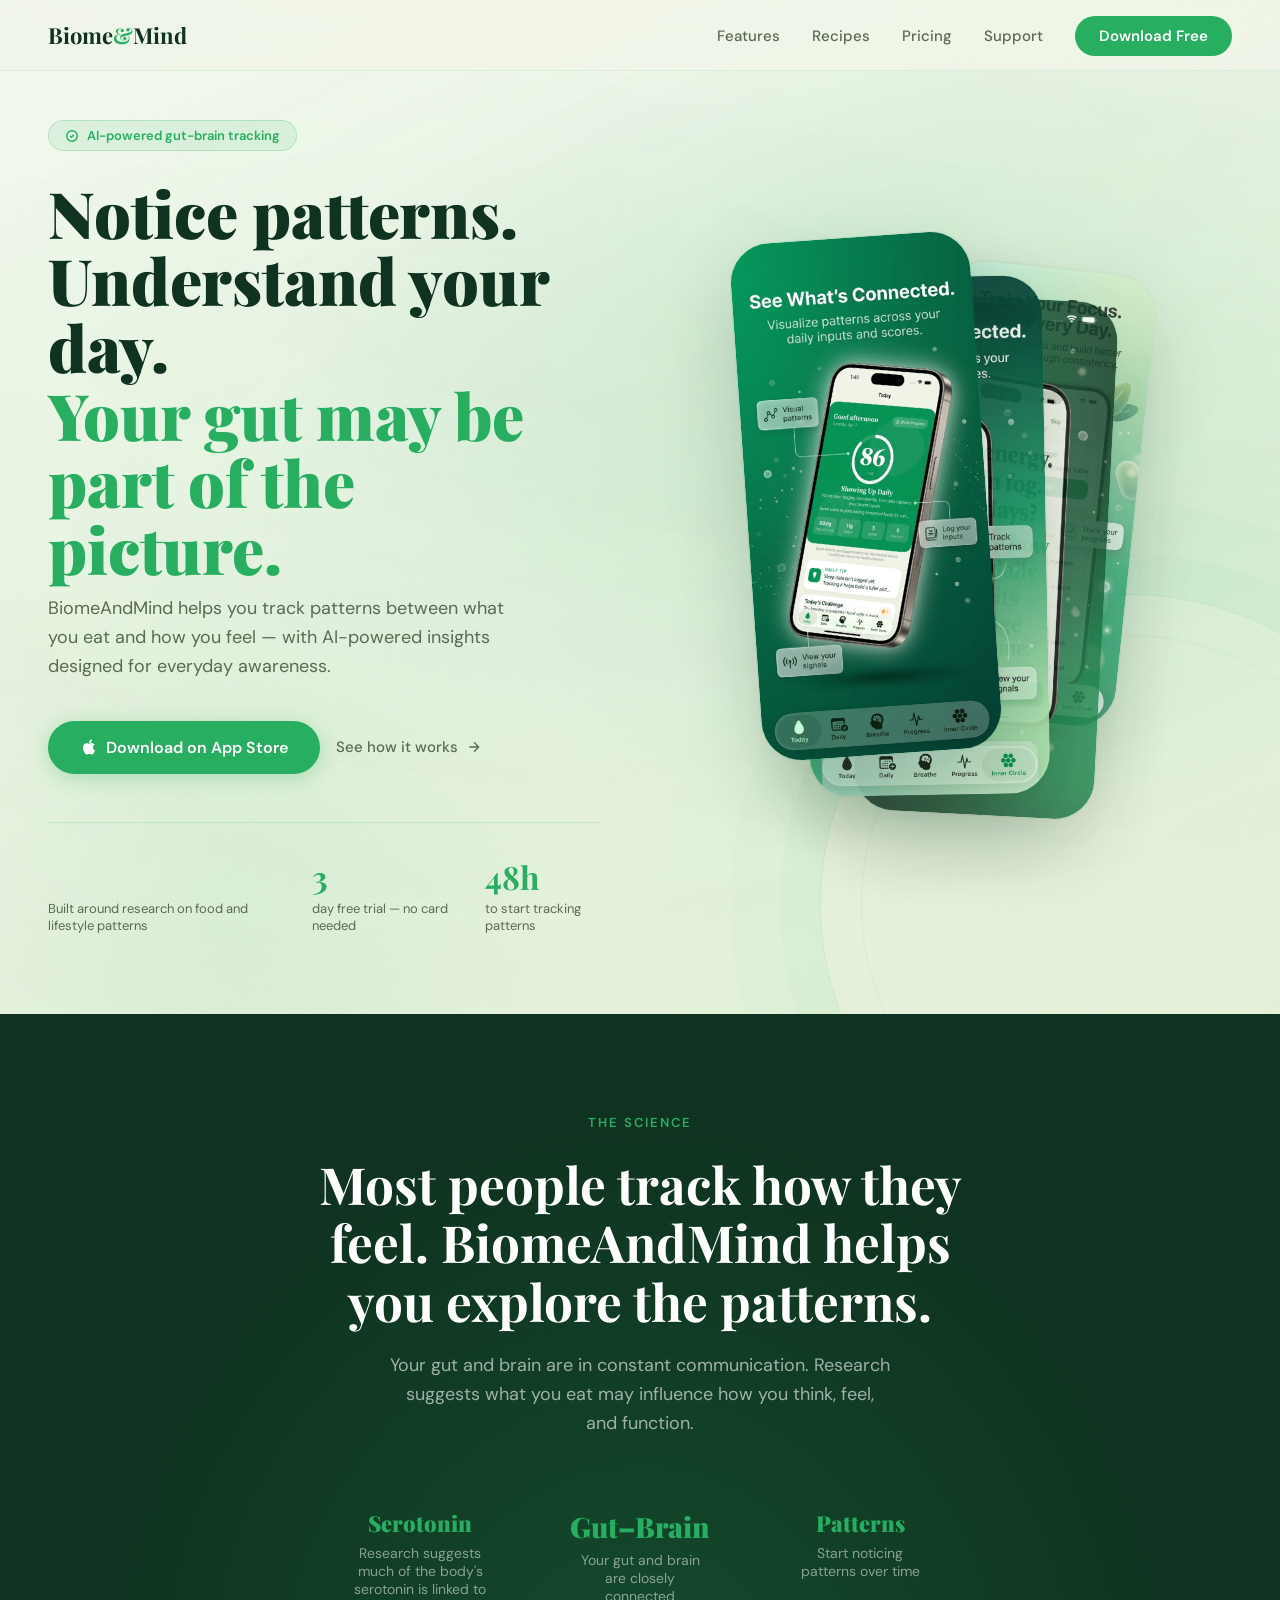
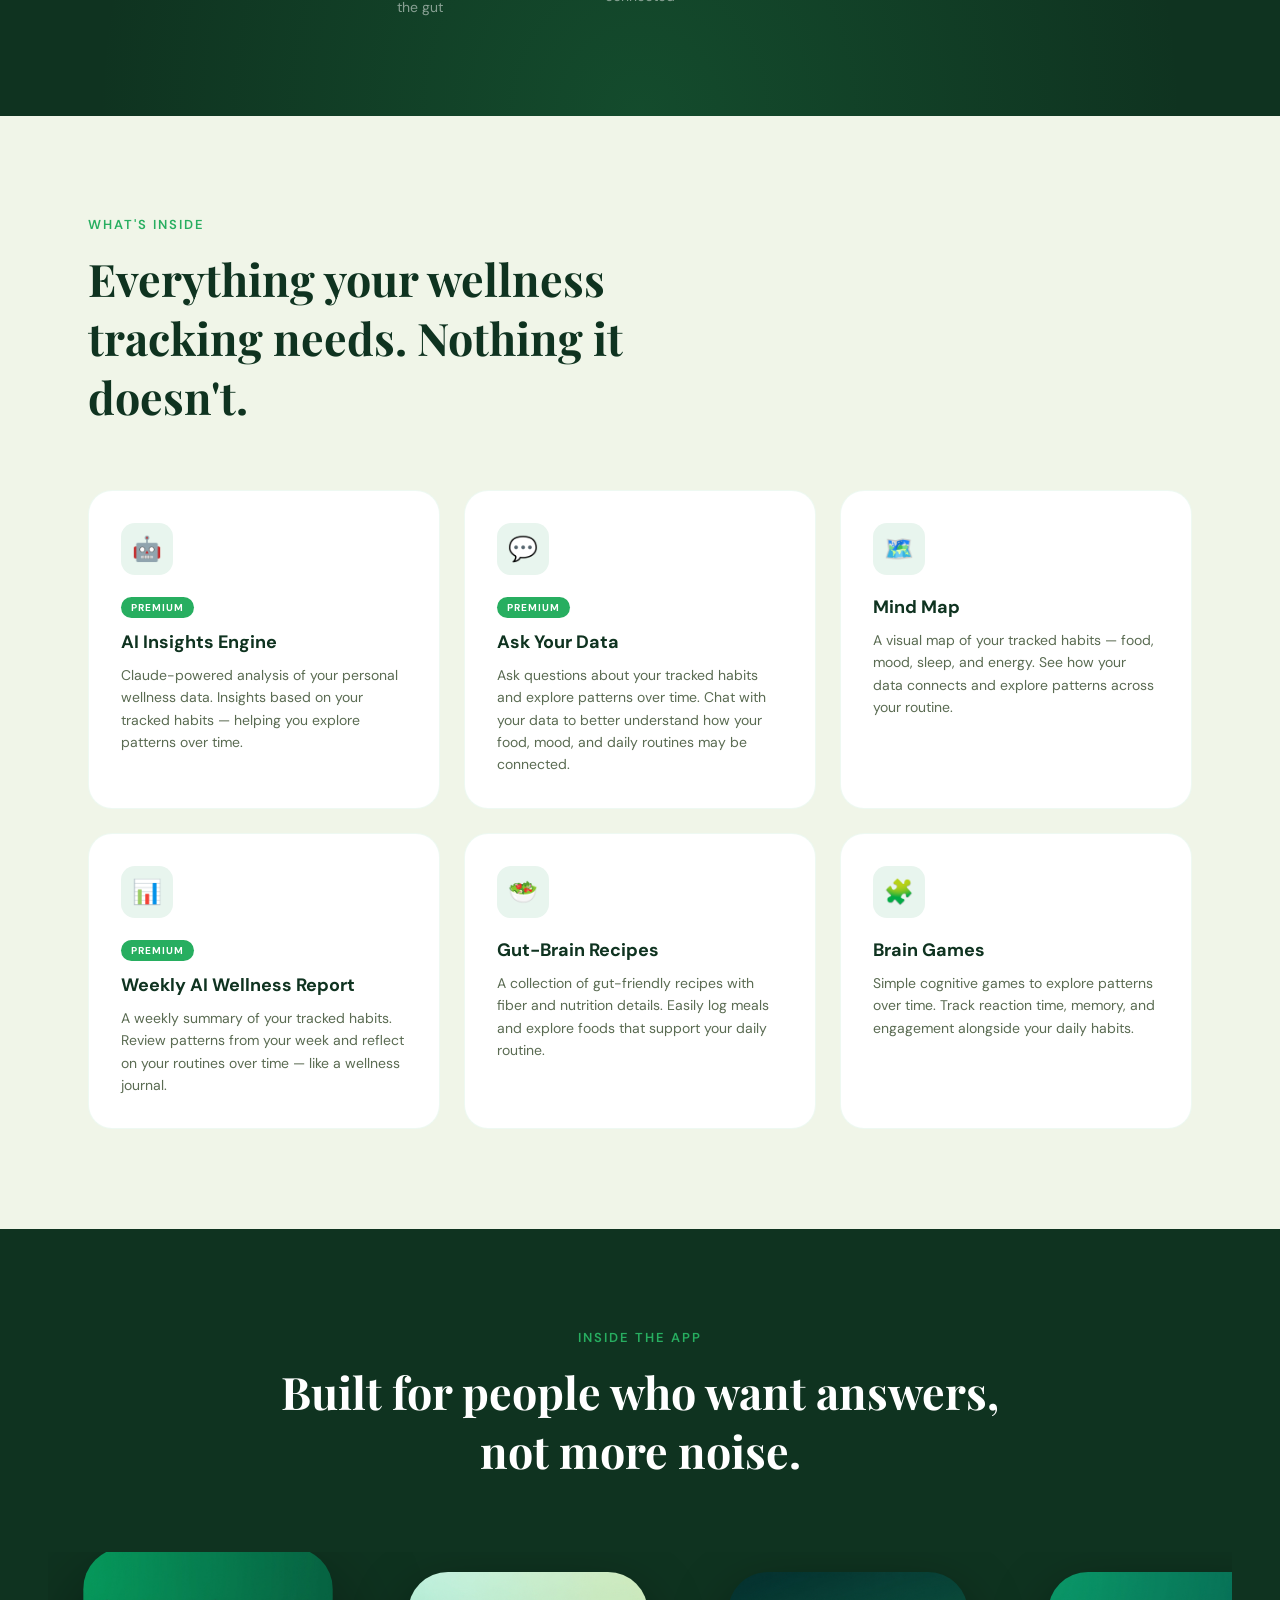
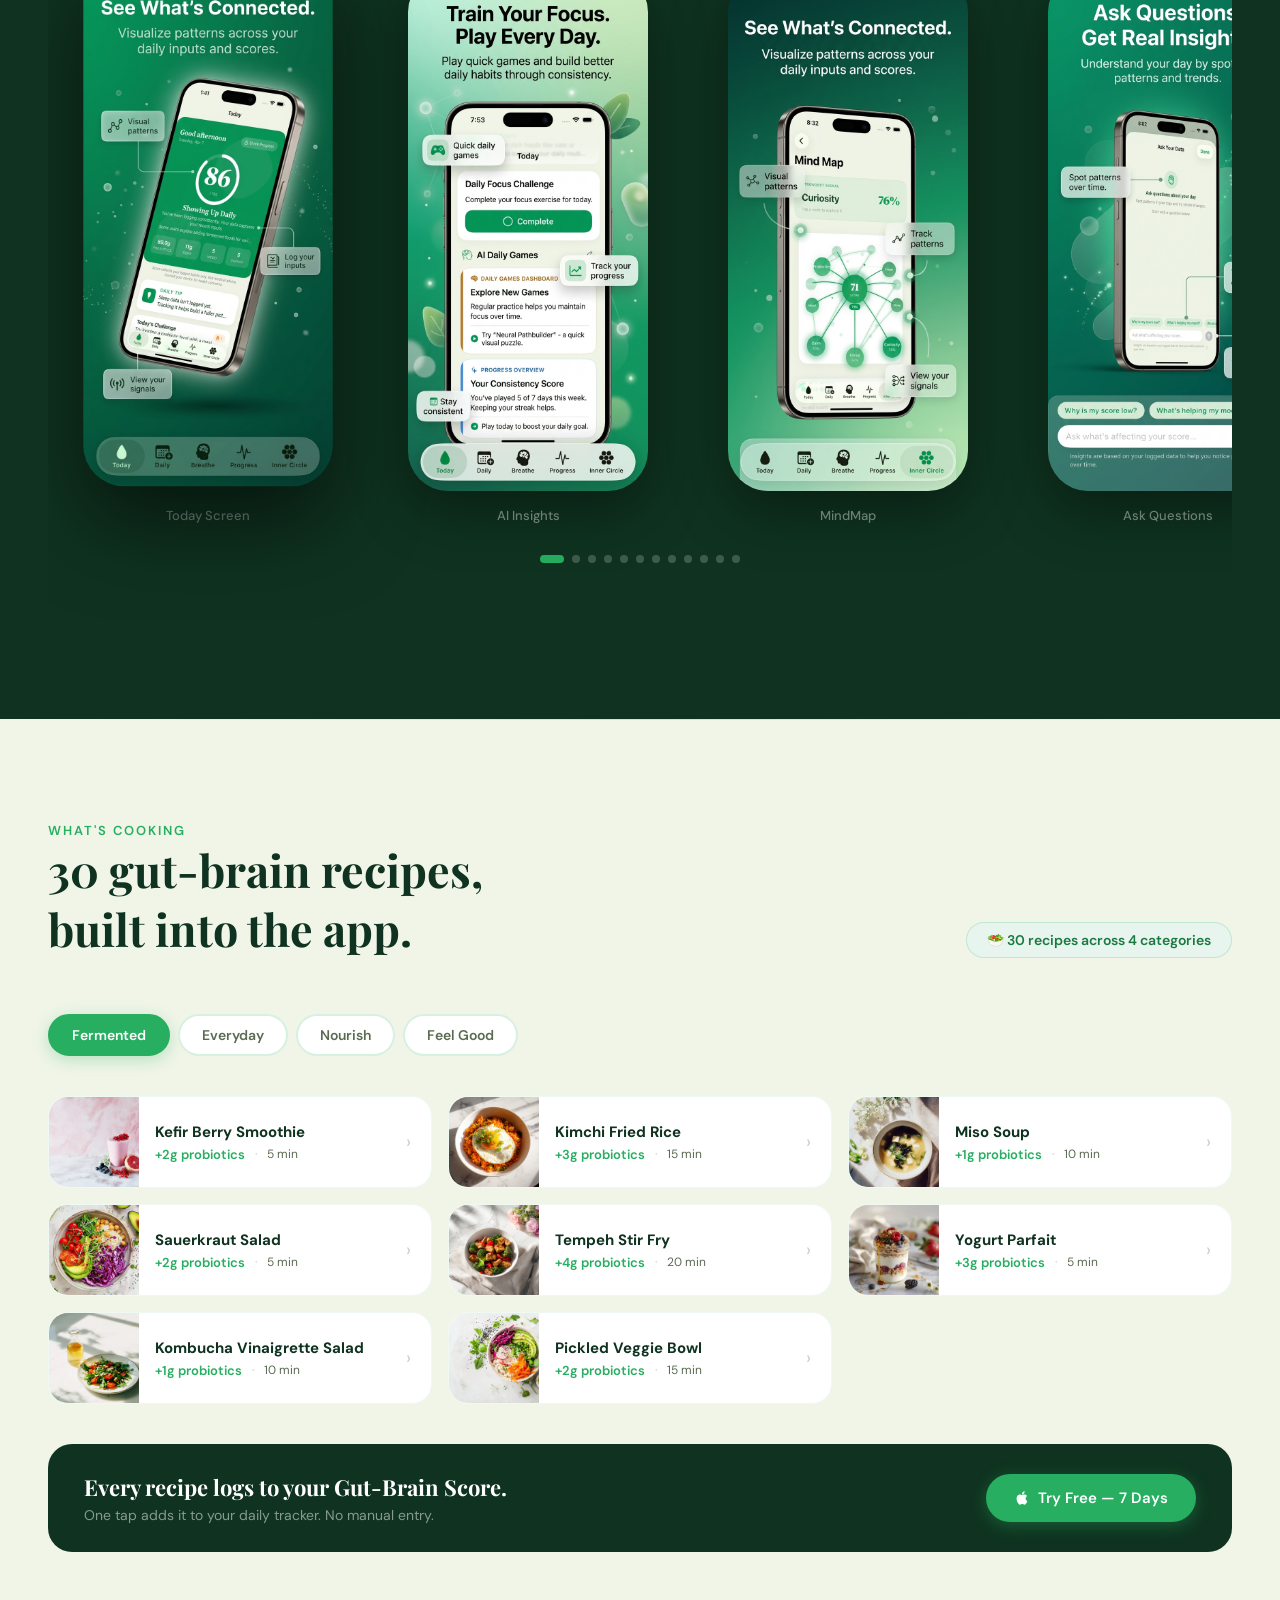
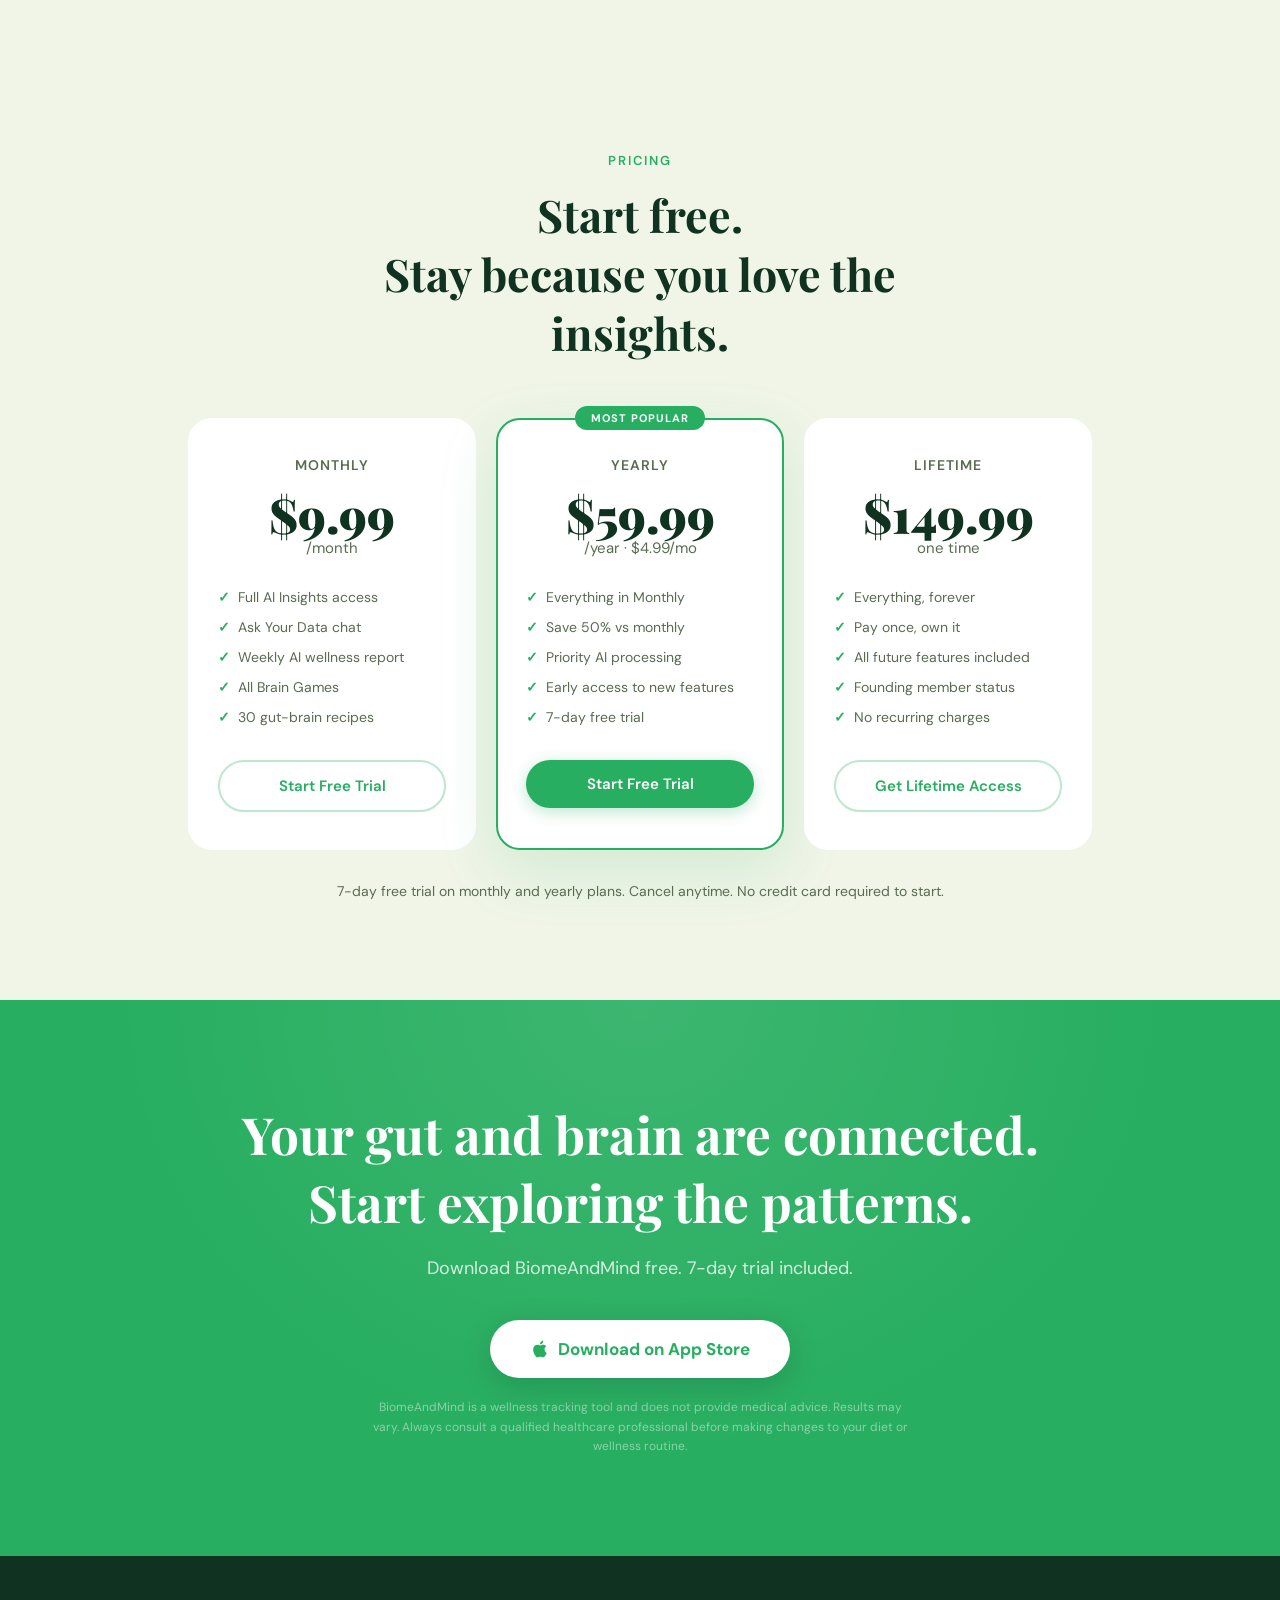
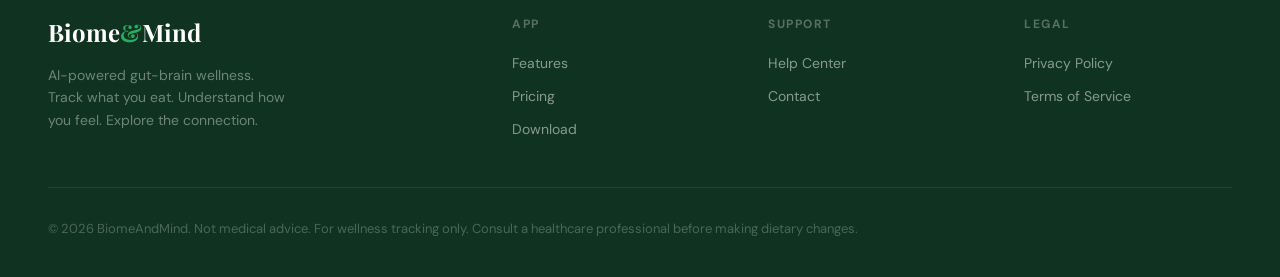
==== index.html @ 5e15222c "Update hero copy, stats, and trial period to 3 days Co-Authored-By: Claude Opus 4.6 <noreply@anthrop" ====
<!DOCTYPE html>
<html lang="en">
<head>
<meta charset="UTF-8"/>
<meta name="viewport" content="width=device-width, initial-scale=1.0"/>
<title>BiomeAndMind — Your gut-brain connection</title>
<meta name="description" content="Track wellness patterns between food, mood, energy, and sleep with BiomeAndMind."/>
<meta property="og:title" content="BiomeAndMind — Your gut-brain connection"/>
<meta property="og:description" content="Track food, mood, energy, and sleep patterns with AI-powered wellness insights."/>
<meta property="og:type" content="website"/>
<meta property="og:url" content="https://biomeandmind.com"/>
<link rel="preconnect" href="https://fonts.googleapis.com"/>
<link rel="preconnect" href="https://fonts.gstatic.com" crossorigin/>
<link href="https://fonts.googleapis.com/css2?family=Playfair+Display:wght@400;700;900&family=DM+Sans:wght@300;400;500;600&display=swap" rel="stylesheet"/>
<style>
:root {
  --green: #27AE60;
  --green-dark: #1a7a42;
  --green-deep: #0F3320;
  --green-light: #E8F5EE;
  --cream: #F0F5E8;
  --cream-dark: #E4EDD8;
  --text: #0F3320;
  --text-muted: #5A6B52;
  --white: #ffffff;
}

* { margin: 0; padding: 0; box-sizing: border-box; }

html { scroll-behavior: smooth; }

body {
  font-family: 'DM Sans', sans-serif;
  background: var(--cream);
  color: var(--text);
  overflow-x: hidden;
}

/* NAV */
nav {
  position: fixed;
  top: 0; left: 0; right: 0;
  z-index: 100;
  padding: 20px 48px;
  display: flex;
  justify-content: space-between;
  align-items: center;
  background: rgba(240, 245, 232, 0.85);
  backdrop-filter: blur(20px);
  -webkit-backdrop-filter: blur(20px);
  border-bottom: 1px solid rgba(39,174,96,0.1);
}

.nav-logo {
  font-family: 'Playfair Display', serif;
  font-size: 22px;
  font-weight: 700;
  color: var(--green-deep);
  text-decoration: none;
}

.nav-logo span { color: var(--green); }

.nav-links {
  display: flex;
  gap: 32px;
  align-items: center;
  list-style: none;
}

.nav-links a {
  color: var(--text-muted);
  text-decoration: none;
  font-size: 15px;
  font-weight: 500;
  transition: color 0.2s;
}

.nav-links a:hover { color: var(--green); }

.nav-cta {
  background: var(--green) !important;
  color: white !important;
  padding: 10px 24px;
  border-radius: 100px;
  font-weight: 600 !important;
  transition: background 0.2s !important;
}

.nav-cta:hover { background: var(--green-dark) !important; }

/* HERO */
.hero {
  min-height: 100vh;
  display: flex;
  align-items: center;
  padding: 120px 48px 80px;
  position: relative;
  overflow: hidden;
}

.hero-bg {
  position: absolute;
  inset: 0;
  background:
    radial-gradient(ellipse 80% 60% at 72% 44%, rgba(39,174,96,0.13) 0%, transparent 65%),
    radial-gradient(ellipse 50% 80% at 18% 90%, rgba(39,174,96,0.07) 0%, transparent 55%),
    linear-gradient(160deg, #f5faf0 0%, #eef6e6 40%, #e4f0d8 100%);
  overflow: hidden;
}

/* Cinematic light beams */
.hero-beam {
  position: absolute;
  transform-origin: top center;
  pointer-events: none;
}

.hero-beam-1 {
  top: -10%;
  left: 58%;
  width: 2px;
  height: 110%;
  background: linear-gradient(180deg,
    rgba(39,174,96,0) 0%,
    rgba(39,174,96,0.18) 30%,
    rgba(39,174,96,0.08) 70%,
    rgba(39,174,96,0) 100%);
  transform: rotate(-22deg) scaleX(180);
  filter: blur(38px);
  animation: beamPulse 8s ease-in-out infinite;
}

.hero-beam-2 {
  top: -20%;
  left: 75%;
  width: 1px;
  height: 120%;
  background: linear-gradient(180deg,
    rgba(39,174,96,0) 0%,
    rgba(39,174,96,0.22) 25%,
    rgba(80,220,130,0.12) 60%,
    rgba(39,174,96,0) 100%);
  transform: rotate(-15deg) scaleX(90);
  filter: blur(24px);
  animation: beamPulse 11s ease-in-out infinite reverse;
}

.hero-beam-3 {
  top: -5%;
  left: 45%;
  width: 1px;
  height: 90%;
  background: linear-gradient(180deg,
    rgba(39,174,96,0) 0%,
    rgba(39,174,96,0.10) 40%,
    rgba(39,174,96,0) 100%);
  transform: rotate(8deg) scaleX(260);
  filter: blur(55px);
  animation: beamPulse 14s ease-in-out infinite;
}

/* Subtle arc — like a data ring, partially visible bottom-right */
.hero-arc {
  position: absolute;
  right: -160px;
  bottom: -200px;
  width: 620px;
  height: 620px;
  border-radius: 50%;
  border: 1.5px solid rgba(39,174,96,0.12);
  box-shadow:
    0 0 0 40px rgba(39,174,96,0.03),
    0 0 0 90px rgba(39,174,96,0.018),
    0 0 0 160px rgba(39,174,96,0.009);
  animation: arcSpin 40s linear infinite;
}
.hero-arc::after {
  content: '';
  position: absolute;
  inset: 40px;
  border-radius: 50%;
  border: 1px solid rgba(39,174,96,0.08);
}

/* Film grain overlay */
.hero-grain {
  position: absolute;
  inset: 0;
  opacity: 0.028;
  background-image: url("data:image/svg+xml,%3Csvg viewBox='0 0 256 256' xmlns='http://www.w3.org/2000/svg'%3E%3Cfilter id='n'%3E%3CfeTurbulence type='fractalNoise' baseFrequency='0.9' numOctaves='4' stitchTiles='stitch'/%3E%3C/filter%3E%3Crect width='100%25' height='100%25' filter='url(%23n)'/%3E%3C/svg%3E");
  background-size: 200px 200px;
  pointer-events: none;
}

@keyframes beamPulse {
  0%, 100% { opacity: 0.6; }
  50%       { opacity: 1; }
}

@keyframes arcSpin {
  from { transform: rotate(0deg); }
  to   { transform: rotate(360deg); }
}

.hero-grid {
  display: grid;
  grid-template-columns: 1fr 1fr;
  gap: 80px;
  align-items: center;
  max-width: 1200px;
  margin: 0 auto;
  position: relative;
  z-index: 1;
  width: 100%;
}

.hero-eyebrow {
  display: inline-flex;
  align-items: center;
  gap: 8px;
  background: rgba(39,174,96,0.1);
  border: 1px solid rgba(39,174,96,0.2);
  border-radius: 100px;
  padding: 6px 16px;
  font-size: 13px;
  font-weight: 600;
  color: var(--green);
  margin-bottom: 28px;
  opacity: 0;
  animation: fadeUp 0.8s ease 0.2s forwards;
}

.hero-title {
  font-family: 'Playfair Display', serif;
  font-size: clamp(48px, 5vw, 72px);
  font-weight: 900;
  line-height: 1.05;
  color: var(--green-deep);
  margin-bottom: 12px;
  opacity: 0;
  animation: fadeUp 0.8s ease 0.4s forwards;
}

.hero-title-green {
  color: var(--green);
  display: block;
}

.hero-subtitle {
  font-size: 18px;
  color: var(--text-muted);
  line-height: 1.6;
  margin-bottom: 40px;
  max-width: 460px;
  opacity: 0;
  animation: fadeUp 0.8s ease 0.6s forwards;
}

.hero-actions {
  display: flex;
  gap: 16px;
  align-items: center;
  flex-wrap: wrap;
  opacity: 0;
  animation: fadeUp 0.8s ease 0.8s forwards;
}

.btn-primary {
  display: inline-flex;
  align-items: center;
  gap: 8px;
  background: var(--green);
  color: white;
  padding: 16px 32px;
  border-radius: 100px;
  font-size: 16px;
  font-weight: 600;
  text-decoration: none;
  transition: all 0.2s;
  box-shadow: 0 4px 20px rgba(39,174,96,0.3);
}

.btn-primary:hover {
  background: var(--green-dark);
  transform: translateY(-2px);
  box-shadow: 0 8px 30px rgba(39,174,96,0.4);
}

.btn-secondary {
  display: inline-flex;
  align-items: center;
  gap: 8px;
  color: var(--text-muted);
  font-size: 15px;
  font-weight: 500;
  text-decoration: none;
  transition: color 0.2s;
}

.btn-secondary:hover { color: var(--green); }

.hero-stat {
  display: flex;
  gap: 32px;
  margin-top: 48px;
  padding-top: 32px;
  border-top: 1px solid rgba(39,174,96,0.15);
  opacity: 0;
  animation: fadeUp 0.8s ease 1s forwards;
}

.stat-item {}

.stat-number {
  font-family: 'Playfair Display', serif;
  font-size: 32px;
  font-weight: 700;
  color: var(--green);
}

.stat-label {
  font-size: 13px;
  color: var(--text-muted);
  margin-top: 2px;
}

/* PHONE MOCKUPS */
.hero-visual {
  position: relative;
  display: flex;
  justify-content: center;
  align-items: center;
  overflow: visible;
  opacity: 0;
  animation: fadeIn 1s ease 0.6s forwards;
}

.phone-stack {
  position: relative;
  width: 420px;
  height: 580px;
}

.phone-frame {
  position: absolute;
  width: 240px;
  border-radius: 40px;
  overflow: hidden;
  box-shadow: 0 30px 80px rgba(15,51,32,0.2), 0 0 0 1px rgba(39,174,96,0.1);
  transition: transform 0.3s ease;
}

.phone-frame img {
  width: 100%;
  display: block;
}

.phone-1 {
  top: 0;
  left: 0;
  z-index: 4;
  transform: rotate(-4deg);
}

.phone-2 {
  top: 40px;
  left: 60px;
  z-index: 3;
  transform: rotate(-1deg);
  opacity: 0.92;
}

.phone-3 {
  top: 60px;
  left: 120px;
  z-index: 2;
  transform: rotate(3deg);
  opacity: 0.82;
}

.phone-4 {
  top: 30px;
  left: 180px;
  z-index: 1;
  transform: rotate(6deg);
  opacity: 0.7;
  width: 210px;
}

.phone-stack:hover .phone-1 { transform: rotate(-6deg) translateY(-8px); }
.phone-stack:hover .phone-2 { transform: rotate(-2deg) translateX(6px); }
.phone-stack:hover .phone-3 { transform: rotate(4deg) translateX(8px); }

.floating-badge {
  position: absolute;
  background: white;
  border-radius: 16px;
  padding: 12px 16px;
  box-shadow: 0 8px 32px rgba(0,0,0,0.12);
  display: flex;
  align-items: center;
  gap: 10px;
  white-space: nowrap;
  z-index: 10;
}

.badge-1 {
  top: 15%;
  right: 5%;
  animation: floatA 3s ease-in-out infinite;
}

.badge-2 {
  bottom: 25%;
  left: 8%;
  animation: floatB 3.5s ease-in-out 0.8s infinite;
}

.badge-icon {
  width: 36px;
  height: 36px;
  background: var(--green-light);
  border-radius: 10px;
  display: flex;
  align-items: center;
  justify-content: center;
  font-size: 18px;
}

.badge-text strong {
  display: block;
  font-size: 14px;
  font-weight: 600;
  color: var(--text);
}

.badge-text span {
  font-size: 12px;
  color: var(--text-muted);
}

/* PROBLEM SECTION */
.section-problem {
  background: var(--green-deep);
  padding: 100px 48px;
  text-align: center;
  position: relative;
  overflow: hidden;
}

.section-problem::before {
  content: '';
  position: absolute;
  inset: 0;
  background: radial-gradient(ellipse at 50% 100%, rgba(39,174,96,0.2) 0%, transparent 60%);
}

.problem-eyebrow {
  font-size: 13px;
  font-weight: 600;
  letter-spacing: 2px;
  text-transform: uppercase;
  color: var(--green);
  margin-bottom: 24px;
  position: relative;
}

.problem-title {
  font-family: 'Playfair Display', serif;
  font-size: clamp(36px, 4vw, 56px);
  font-weight: 700;
  color: white;
  line-height: 1.15;
  max-width: 700px;
  margin: 0 auto 20px;
  position: relative;
}

.problem-subtitle {
  font-size: 18px;
  color: rgba(255,255,255,0.6);
  max-width: 500px;
  margin: 0 auto;
  line-height: 1.6;
  position: relative;
}

.problem-stat-row {
  display: flex;
  justify-content: center;
  gap: 80px;
  margin-top: 72px;
  position: relative;
}

.p-stat {
  text-align: center;
}

.p-stat-number {
  font-family: 'Playfair Display', serif;
  font-size: 56px;
  font-weight: 900;
  color: var(--green);
  line-height: 1;
}

.p-stat-label {
  font-size: 14px;
  color: rgba(255,255,255,0.5);
  margin-top: 8px;
  max-width: 140px;
}

/* FEATURES */
.section-features {
  padding: 100px 48px;
  max-width: 1200px;
  margin: 0 auto;
}

.section-label {
  font-size: 13px;
  font-weight: 600;
  letter-spacing: 2px;
  text-transform: uppercase;
  color: var(--green);
  margin-bottom: 16px;
}

.section-title {
  font-family: 'Playfair Display', serif;
  font-size: clamp(32px, 3.5vw, 48px);
  font-weight: 700;
  color: var(--green-deep);
  margin-bottom: 64px;
  max-width: 560px;
}

.features-grid {
  display: grid;
  grid-template-columns: repeat(3, 1fr);
  gap: 24px;
}

.feature-card {
  background: white;
  border-radius: 24px;
  padding: 32px;
  border: 1px solid rgba(39,174,96,0.08);
  transition: all 0.3s ease;
  position: relative;
  overflow: hidden;
}

.feature-card::before {
  content: '';
  position: absolute;
  top: 0; left: 0; right: 0;
  height: 3px;
  background: linear-gradient(90deg, var(--green), transparent);
  opacity: 0;
  transition: opacity 0.3s;
}

.feature-card:hover {
  transform: translateY(-4px);
  box-shadow: 0 16px 48px rgba(15,51,32,0.08);
  border-color: rgba(39,174,96,0.2);
}

.feature-card:hover::before { opacity: 1; }

.feature-icon {
  width: 52px;
  height: 52px;
  background: var(--green-light);
  border-radius: 14px;
  display: flex;
  align-items: center;
  justify-content: center;
  font-size: 24px;
  margin-bottom: 20px;
}

.feature-tag {
  display: inline-block;
  background: var(--green);
  color: white;
  font-size: 10px;
  font-weight: 700;
  letter-spacing: 1px;
  text-transform: uppercase;
  padding: 4px 10px;
  border-radius: 100px;
  margin-bottom: 12px;
}

.feature-title {
  font-size: 18px;
  font-weight: 700;
  color: var(--green-deep);
  margin-bottom: 10px;
}

.feature-desc {
  font-size: 14px;
  color: var(--text-muted);
  line-height: 1.6;
}

/* SCREENSHOT SECTION */
.section-screens {
  background: var(--green-deep);
  padding: 100px 48px;
  overflow: hidden;
}

.screens-header {
  text-align: center;
  margin-bottom: 72px;
}

.screens-eyebrow {
  font-size: 13px;
  font-weight: 600;
  letter-spacing: 2px;
  text-transform: uppercase;
  color: var(--green);
  margin-bottom: 16px;
}

.screens-title {
  font-family: 'Playfair Display', serif;
  font-size: clamp(32px, 3.5vw, 48px);
  font-weight: 700;
  color: white;
}

.screens-row {
  display: flex;
  gap: 24px;
  justify-content: center;
  align-items: flex-end;
}

.screen-item {
  flex: 0 0 auto;
  width: 220px;
  transition: transform 0.4s ease;
}

.screen-item:hover { transform: translateY(-12px); }

.screen-item.featured {
  width: 260px;
  transform: translateY(-20px);
}

.screen-item.featured:hover { transform: translateY(-32px); }

.screen-item img {
  width: 100%;
  border-radius: 32px;
  box-shadow: 0 24px 64px rgba(0,0,0,0.4);
  display: block;
}

.screen-label {
  text-align: center;
  margin-top: 16px;
  font-size: 13px;
  color: rgba(255,255,255,0.4);
  font-weight: 500;
}

/* PRICING */
.section-pricing {
  padding: 100px 48px;
  max-width: 1000px;
  margin: 0 auto;
  text-align: center;
}

.pricing-grid {
  display: grid;
  grid-template-columns: repeat(3, 1fr);
  gap: 20px;
  margin-top: 56px;
}

.pricing-card {
  background: white;
  border-radius: 24px;
  padding: 36px 28px;
  border: 2px solid transparent;
  transition: all 0.3s;
  position: relative;
}

.pricing-card.featured {
  border-color: var(--green);
  transform: scale(1.03);
  box-shadow: 0 20px 60px rgba(39,174,96,0.15);
}

.pricing-badge {
  position: absolute;
  top: -14px;
  left: 50%;
  transform: translateX(-50%);
  background: var(--green);
  color: white;
  font-size: 11px;
  font-weight: 700;
  letter-spacing: 1px;
  text-transform: uppercase;
  padding: 5px 16px;
  border-radius: 100px;
  white-space: nowrap;
}

.pricing-plan {
  font-size: 14px;
  font-weight: 600;
  color: var(--text-muted);
  text-transform: uppercase;
  letter-spacing: 1px;
  margin-bottom: 16px;
}

.pricing-price {
  font-family: 'Playfair Display', serif;
  font-size: 48px;
  font-weight: 900;
  color: var(--green-deep);
  line-height: 1;
}

.pricing-period {
  font-size: 15px;
  color: var(--text-muted);
  margin-bottom: 24px;
}

.pricing-features {
  list-style: none;
  text-align: left;
  margin-bottom: 28px;
}

.pricing-features li {
  font-size: 14px;
  color: var(--text-muted);
  padding: 6px 0;
  display: flex;
  align-items: center;
  gap: 8px;
}

.pricing-features li::before {
  content: '✓';
  color: var(--green);
  font-weight: 700;
  flex-shrink: 0;
}

.pricing-btn {
  display: block;
  width: 100%;
  padding: 14px;
  border-radius: 100px;
  font-size: 15px;
  font-weight: 600;
  text-align: center;
  text-decoration: none;
  transition: all 0.2s;
  cursor: pointer;
  border: none;
}

.pricing-btn-primary {
  background: var(--green);
  color: white;
  box-shadow: 0 4px 16px rgba(39,174,96,0.3);
}

.pricing-btn-primary:hover {
  background: var(--green-dark);
  transform: translateY(-1px);
}

.pricing-btn-outline {
  background: transparent;
  color: var(--green);
  border: 2px solid rgba(39,174,96,0.3);
}

.pricing-btn-outline:hover {
  border-color: var(--green);
  background: var(--green-light);
}

.trial-note {
  margin-top: 32px;
  font-size: 14px;
  color: var(--text-muted);
}

/* CTA */
.section-cta {
  background: var(--green);
  padding: 100px 48px;
  text-align: center;
  position: relative;
  overflow: hidden;
}

.section-cta::before {
  content: '';
  position: absolute;
  inset: 0;
  background: radial-gradient(ellipse at 50% 0%, rgba(255,255,255,0.1) 0%, transparent 60%);
}

.cta-title {
  font-family: 'Playfair Display', serif;
  font-size: clamp(36px, 4vw, 56px);
  font-weight: 700;
  color: white;
  margin-bottom: 20px;
  position: relative;
}

.cta-subtitle {
  font-size: 18px;
  color: rgba(255,255,255,0.8);
  margin-bottom: 40px;
  position: relative;
}

.btn-white {
  display: inline-flex;
  align-items: center;
  gap: 8px;
  background: white;
  color: var(--green);
  padding: 18px 40px;
  border-radius: 100px;
  font-size: 17px;
  font-weight: 700;
  text-decoration: none;
  transition: all 0.2s;
  box-shadow: 0 8px 32px rgba(0,0,0,0.15);
  position: relative;
}

.btn-white:hover {
  transform: translateY(-3px);
  box-shadow: 0 16px 48px rgba(0,0,0,0.2);
}

/* FOOTER */
footer {
  background: var(--green-deep);
  padding: 60px 48px 40px;
}

.footer-grid {
  display: grid;
  grid-template-columns: 2fr 1fr 1fr 1fr;
  gap: 48px;
  max-width: 1200px;
  margin: 0 auto;
  padding-bottom: 48px;
  border-bottom: 1px solid rgba(255,255,255,0.08);
}

.footer-brand {
  font-family: 'Playfair Display', serif;
  font-size: 24px;
  font-weight: 700;
  color: white;
  margin-bottom: 16px;
}

.footer-brand span { color: var(--green); }

.footer-tagline {
  font-size: 14px;
  color: rgba(255,255,255,0.4);
  line-height: 1.6;
  max-width: 240px;
}

.footer-col-title {
  font-size: 12px;
  font-weight: 700;
  letter-spacing: 1.5px;
  text-transform: uppercase;
  color: rgba(255,255,255,0.3);
  margin-bottom: 20px;
}

.footer-links {
  list-style: none;
  display: flex;
  flex-direction: column;
  gap: 12px;
}

.footer-links a {
  color: rgba(255,255,255,0.5);
  text-decoration: none;
  font-size: 14px;
  transition: color 0.2s;
}

.footer-links a:hover { color: var(--green); }

.footer-bottom {
  display: flex;
  justify-content: space-between;
  align-items: center;
  padding-top: 32px;
  max-width: 1200px;
  margin: 0 auto;
}

.footer-copy {
  font-size: 13px;
  color: rgba(255,255,255,0.25);
}

.footer-legal {
  display: flex;
  gap: 24px;
}

.footer-legal a {
  font-size: 13px;
  color: rgba(255,255,255,0.25);
  text-decoration: none;
  transition: color 0.2s;
}

.footer-legal a:hover { color: rgba(255,255,255,0.6); }

/* ANIMATIONS */
@keyframes fadeUp {
  from { opacity: 0; transform: translateY(24px); }
  to { opacity: 1; transform: translateY(0); }
}

@keyframes fadeIn {
  from { opacity: 0; }
  to { opacity: 1; }
}

@keyframes float {
  0%, 100% { transform: translateY(0); }
  50% { transform: translateY(-8px); }
}
@keyframes floatA {
  0%, 100% { transform: translateY(0); }
  50% { transform: translateY(-8px); }
}
@keyframes floatB {
  0%, 100% { transform: translateY(0); }
  50% { transform: translateY(-10px); }
}

.reveal {
  opacity: 0;
  transform: translateY(32px);
  transition: opacity 0.7s ease, transform 0.7s ease;
}

.reveal.visible {
  opacity: 1;
  transform: translateY(0);
}

/* ─── RECIPES SECTION ─── */
.section-recipes { padding: 100px 48px; background: var(--cream); overflow: hidden; position: relative; }
.section-recipes::before { content: ''; position: absolute; top: 0; left: 0; right: 0; height: 1px; background: linear-gradient(90deg, transparent, rgba(39,174,96,0.2), transparent); }
.recipes-header { max-width: 1200px; margin: 0 auto 56px; display: flex; justify-content: space-between; align-items: flex-end; gap: 32px; }
.recipes-count-badge { display: inline-flex; align-items: center; gap: 8px; background: var(--green-light); border: 1px solid rgba(39,174,96,0.2); border-radius: 100px; padding: 8px 20px; font-size: 14px; font-weight: 600; color: var(--green-dark); }
.recipes-tabs { display: flex; gap: 8px; max-width: 1200px; margin: 0 auto 40px; flex-wrap: wrap; }
.recipe-tab { display: inline-flex; align-items: center; gap: 7px; padding: 10px 22px; border-radius: 100px; font-size: 14px; font-weight: 600; cursor: pointer; border: 2px solid rgba(39,174,96,0.18); background: white; color: var(--text-muted); transition: all 0.22s ease; user-select: none; font-family: 'DM Sans', sans-serif; }
.recipe-tab:hover { border-color: var(--green); color: var(--green); }
.recipe-tab.active { background: var(--green); border-color: var(--green); color: white; box-shadow: 0 4px 16px rgba(39,174,96,0.28); }
.recipes-grid-wrap { max-width: 1200px; margin: 0 auto; }
.recipes-panel { display: none; grid-template-columns: repeat(3, 1fr); gap: 16px; animation: recipesFadeIn 0.35s ease forwards; }
.recipes-panel.active { display: grid; }
@keyframes recipesFadeIn { from { opacity: 0; transform: translateY(14px); } to { opacity: 1; transform: translateY(0); } }
.recipe-card { background: white; border-radius: 20px; padding: 20px; border: 1px solid rgba(39,174,96,0.08); display: flex; align-items: center; gap: 16px; transition: all 0.25s ease; cursor: default; position: relative; overflow: hidden; }
.recipe-card::after { content: ''; position: absolute; left: 0; top: 0; bottom: 0; width: 3px; background: var(--green); opacity: 0; transition: opacity 0.25s; border-radius: 0 2px 2px 0; }
.recipe-card:hover { transform: translateY(-3px); box-shadow: 0 12px 32px rgba(15,51,32,0.07); border-color: rgba(39,174,96,0.18); }
.recipe-card:hover::after { opacity: 1; }
.recipe-icon-wrap { width: 52px; height: 52px; border-radius: 14px; background: var(--green-light); display: flex; align-items: center; justify-content: center; flex-shrink: 0; font-size: 22px; }
.recipe-info { flex: 1; min-width: 0; }
.recipe-name { font-size: 15px; font-weight: 700; color: var(--green-deep); margin-bottom: 4px; white-space: nowrap; overflow: hidden; text-overflow: ellipsis; }
.recipe-meta { display: flex; align-items: center; gap: 10px; }
.recipe-benefit { font-size: 13px; font-weight: 600; color: var(--green); }
.recipe-time { font-size: 12px; color: var(--text-muted); }
.recipe-time::before { content: '·'; margin-right: 10px; opacity: 0.4; }
.recipes-footer { max-width: 1200px; margin: 40px auto 0; display: flex; align-items: center; justify-content: space-between; padding: 28px 36px; background: var(--green-deep); border-radius: 24px; gap: 24px; }
.recipes-footer-title { font-family: 'Playfair Display', serif; font-size: 22px; font-weight: 700; color: white; margin-bottom: 4px; }
.recipes-footer-sub { font-size: 14px; color: rgba(255,255,255,0.5); }
.recipes-footer-btn { display: inline-flex; align-items: center; gap: 8px; background: var(--green); color: white; padding: 14px 28px; border-radius: 100px; font-size: 15px; font-weight: 600; text-decoration: none; white-space: nowrap; flex-shrink: 0; transition: all 0.2s; box-shadow: 0 4px 16px rgba(39,174,96,0.35); }
.recipes-footer-btn:hover { background: var(--green-dark); transform: translateY(-2px); }


/* CAROUSEL */
.carousel-container { position: relative; overflow: hidden; padding-bottom: 56px; }
.carousel-track { display: flex; cursor: grab; user-select: none; transition: transform 0.45s cubic-bezier(0.25,0.46,0.45,0.94); padding: 20px 0 0; }
.carousel-track.dragging { cursor: grabbing; transition: none; }
.carousel-slide { flex: 0 0 280px; margin: 0 20px; display: flex; flex-direction: column; align-items: center; transition: transform 0.4s ease; }
.carousel-phone { width: 240px; border-radius: 40px; overflow: hidden; box-shadow: 0 20px 56px rgba(0,0,0,0.4); transition: transform 0.4s ease, box-shadow 0.4s ease; }
.carousel-phone img { width: 100%; display: block; }
.carousel-slide.active .carousel-phone { transform: translateY(-14px) scale(1.04); box-shadow: 0 36px 80px rgba(0,0,0,0.55); }
.carousel-dots { display: flex; justify-content: center; gap: 8px; margin-top: 28px; }
.dot { width: 8px; height: 8px; border-radius: 100px; background: rgba(255,255,255,0.2); border: none; cursor: pointer; transition: all 0.3s; padding: 0; }
.dot.active { background: var(--green); width: 24px; }

/* RESPONSIVE */
@media (max-width: 900px) {
  nav { padding: 16px 24px; }
  .nav-links { display: none; }

  .hero { padding: 100px 24px 60px; }
  .hero-grid {
    grid-template-columns: 1fr;
    gap: 48px;
    text-align: center;
  }

  .hero-subtitle { margin: 0 auto 40px; }
  .hero-actions { justify-content: center; }
  .hero-stat { justify-content: center; }

  .hero-visual {
    order: -1;
  }

  .phone-stack {
    width: 320px;
    height: 460px;
  }

  .phone-frame { width: 180px; }
  .phone-4 { width: 160px; }

  .section-recipes { padding: 72px 24px; }
  .recipes-header { flex-direction: column; align-items: flex-start; }
  .recipes-panel { grid-template-columns: 1fr; }
  .recipes-footer { flex-direction: column; text-align: center; }

  .problem-stat-row { gap: 40px; flex-wrap: wrap; }

  .section-features { padding: 72px 24px; }
  .features-grid { grid-template-columns: 1fr; }

  .section-screens { padding: 72px 24px; }
  .screens-row { gap: 12px; }
  .screen-item { width: 160px; }
  .screen-item.featured { width: 200px; }

  .section-pricing { padding: 72px 24px; }
  .pricing-grid { grid-template-columns: 1fr; }
  .pricing-card.featured { transform: none; }

  .section-cta { padding: 72px 24px; }

  footer { padding: 48px 24px 32px; }
  .footer-grid { grid-template-columns: 1fr 1fr; gap: 32px; }
  .footer-bottom { flex-direction: column; gap: 16px; text-align: center; }
}
</style>
<link rel="stylesheet" href="recipes.css"/>
</head>
<body>

<!-- NAV -->
<nav>
  <a href="/" class="nav-logo">Biome<span>&</span>Mind</a>
  <ul class="nav-links">
    <li><a href="#features">Features</a></li>
    <li><a href="#recipes">Recipes</a></li>
    <li><a href="#pricing">Pricing</a></li>
    <li><a href="support.html">Support</a></li>
    <li><a href="#download" class="nav-cta">Download Free</a></li>
  </ul>
</nav>

<!-- HERO -->
<section class="hero">
  <div class="hero-bg">
    <div class="hero-beam hero-beam-1"></div>
    <div class="hero-beam hero-beam-2"></div>
    <div class="hero-beam hero-beam-3"></div>
    <div class="hero-grain"></div>
    <div class="hero-arc"></div>
  </div>
  <div class="hero-grid">
    <div class="hero-content">
      <div class="hero-eyebrow">
        <svg width="14" height="14" viewBox="0 0 24 24" fill="none" stroke="currentColor" stroke-width="2.5"><path d="M9 12l2 2 4-4m6 2a9 9 0 11-18 0 9 9 0 0118 0z"/></svg>
        AI-powered gut-brain tracking
      </div>
      <h1 class="hero-title">
        Notice patterns.<br/>
        Understand your day.<br/>
        <span class="hero-title-green">Your gut may be part of the picture.</span>
      </h1>
      <p class="hero-subtitle">BiomeAndMind helps you track patterns between what you eat and how you feel — with AI-powered insights designed for everyday awareness.</p>
      <div class="hero-actions">
        <a href="#download" class="btn-primary">
          <svg width="18" height="18" viewBox="0 0 24 24" fill="currentColor"><path d="M18.71 19.5c-.83 1.24-1.71 2.45-3.05 2.47-1.34.03-1.77-.79-3.29-.79-1.53 0-2 .77-3.27.82-1.31.05-2.3-1.32-3.14-2.53C4.25 17 2.94 12.45 4.7 9.39c.87-1.52 2.43-2.48 4.12-2.51 1.28-.02 2.5.87 3.29.87.78 0 2.26-1.07 3.8-.91.65.03 2.47.26 3.64 1.98-.09.06-2.17 1.28-2.15 3.81.03 3.02 2.65 4.03 2.68 4.04-.03.07-.42 1.44-1.38 2.83M13 3.5c.73-.83 1.94-1.46 2.94-1.5.13 1.17-.34 2.35-1.04 3.19-.69.85-1.83 1.51-2.95 1.42-.15-1.15.41-2.35 1.05-3.11z"/></svg>
          Download on App Store
        </a>
        <a href="#features" class="btn-secondary">
          See how it works
          <svg width="16" height="16" viewBox="0 0 24 24" fill="none" stroke="currentColor" stroke-width="2"><path d="M5 12h14M12 5l7 7-7 7"/></svg>
        </a>
      </div>
      <div class="hero-stat">
        <div class="stat-item">
          <div class="stat-number">&nbsp;</div>
          <div class="stat-label">Built around research on food and lifestyle patterns</div>
        </div>
        <div class="stat-item">
          <div class="stat-number">3</div>
          <div class="stat-label">day free trial — no card needed</div>
        </div>
        <div class="stat-item">
          <div class="stat-number">48h</div>
          <div class="stat-label">to start tracking patterns</div>
        </div>
      </div>
    </div>

    <div class="hero-visual">
      <div class="phone-stack">
        <div class="phone-frame phone-1">
          <img src="biomeandmind_insidetheapp/Today Screen.jpg" alt="Today Screen" style="width:100%;display:block;"/>
        </div>
        <div class="phone-frame phone-2">
          <img src="biomeandmind_insidetheapp/MindMap.jpg" alt="MindMap" style="width:100%;display:block;"/>
        </div>
        <div class="phone-frame phone-3">
          <img src="biomeandmind_insidetheapp/Explore.jpg" alt="Explore" style="width:100%;display:block;"/>
        </div>
        <div class="phone-frame phone-4">
          <img src="biomeandmind_insidetheapp/AI Insights.jpg" alt="AI Insights" style="width:100%;display:block;"/>
        </div>
      </div>
    </div>
  </div>
</section>
<!-- PROBLEM -->
<section class="section-problem">
  <p class="problem-eyebrow">The Science</p>
  <h2 class="problem-title">Most people track how they feel. BiomeAndMind helps you explore the patterns.</h2>
  <p class="problem-subtitle">Your gut and brain are in constant communication. Research suggests what you eat may influence how you think, feel, and function.</p>
  <div class="problem-stat-row">
    <div class="p-stat">
      <div class="p-stat-number" style="font-size:22px;line-height:1.2">Serotonin</div>
      <div class="p-stat-label">Research suggests much of the body's serotonin is linked to the gut</div>
    </div>
    <div class="p-stat">
      <div class="p-stat-number" style="font-size:28px;line-height:1.2">Gut–Brain</div>
      <div class="p-stat-label">Your gut and brain are closely connected</div>
    </div>
    <div class="p-stat">
      <div class="p-stat-number" style="font-size:22px;line-height:1.2">Patterns</div>
      <div class="p-stat-label">Start noticing patterns over time</div>
    </div>
  </div>
</section>

<!-- FEATURES -->
<section class="section-features" id="features">
  <p class="section-label reveal">What's inside</p>
  <h2 class="section-title reveal">Everything your wellness tracking needs. Nothing it doesn't.</h2>

  <div class="features-grid">
    <div class="feature-card reveal">
      <div class="feature-icon">🤖</div>
      <div class="feature-tag">Premium</div>
      <div class="feature-title">AI Insights Engine</div>
      <div class="feature-desc">Claude-powered analysis of your personal wellness data. Insights based on your tracked habits — helping you explore patterns over time.</div>
    </div>

    <div class="feature-card reveal">
      <div class="feature-icon">💬</div>
      <div class="feature-tag">Premium</div>
      <div class="feature-title">Ask Your Data</div>
      <div class="feature-desc">Ask questions about your tracked habits and explore patterns over time. Chat with your data to better understand how your food, mood, and daily routines may be connected.</div>
    </div>

    <div class="feature-card reveal">
      <div class="feature-icon">🗺️</div>
      <div class="feature-title">Mind Map</div>
      <div class="feature-desc">A visual map of your tracked habits — food, mood, sleep, and energy. See how your data connects and explore patterns across your routine.</div>
    </div>

    <div class="feature-card reveal">
      <div class="feature-icon">📊</div>
      <div class="feature-tag">Premium</div>
      <div class="feature-title">Weekly AI Wellness Report</div>
      <div class="feature-desc">A weekly summary of your tracked habits. Review patterns from your week and reflect on your routines over time — like a wellness journal.</div>
    </div>

    <div class="feature-card reveal">
      <div class="feature-icon">🥗</div>
      <div class="feature-title">Gut-Brain Recipes</div>
      <div class="feature-desc">A collection of gut-friendly recipes with fiber and nutrition details. Easily log meals and explore foods that support your daily routine.</div>
    </div>

    <div class="feature-card reveal">
      <div class="feature-icon">🧩</div>
      <div class="feature-title">Brain Games</div>
      <div class="feature-desc">Simple cognitive games to explore patterns over time. Track reaction time, memory, and engagement alongside your daily habits.</div>
    </div>
  </div>
</section>

<!-- SCREENSHOTS -->
<section class="section-screens" id="screenshots">
  <div class="screens-header">
    <p class="screens-eyebrow reveal">Inside the app</p>
    <h2 class="screens-title reveal">Built for people who want answers,<br/>not more noise.</h2>
  </div>
  <div class="carousel-container">
    <div class="carousel-track" id="carouselTrack">
      <div class="carousel-slide active">
        <div class="carousel-phone"><img src="biomeandmind_insidetheapp/Today Screen.jpg" alt="Today Screen"></div>
        <div class="screen-label">Today Screen</div>
      </div>
      <div class="carousel-slide">
        <div class="carousel-phone"><img src="biomeandmind_insidetheapp/AI Insights.jpg" alt="AI Insights"></div>
        <div class="screen-label">AI Insights</div>
      </div>
      <div class="carousel-slide">
        <div class="carousel-phone"><img src="biomeandmind_insidetheapp/MindMap.jpg" alt="MindMap"></div>
        <div class="screen-label">MindMap</div>
      </div>
      <div class="carousel-slide">
        <div class="carousel-phone"><img src="biomeandmind_insidetheapp/Ask Questions.jpg" alt="Ask Questions"></div>
        <div class="screen-label">Ask Questions</div>
      </div>
      <div class="carousel-slide">
        <div class="carousel-phone"><img src="biomeandmind_insidetheapp/Explore.jpg" alt="Explore"></div>
        <div class="screen-label">Explore</div>
      </div>
      <div class="carousel-slide">
        <div class="carousel-phone"><img src="biomeandmind_insidetheapp/Explore Curiosity.jpg" alt="Explore Curiosity"></div>
        <div class="screen-label">Explore Curiosity</div>
      </div>
      <div class="carousel-slide">
        <div class="carousel-phone"><img src="biomeandmind_insidetheapp/Feel Good.jpg" alt="Feel Good"></div>
        <div class="screen-label">Feel Good</div>
      </div>
      <div class="carousel-slide">
        <div class="carousel-phone"><img src="biomeandmind_insidetheapp/Fermented.jpg" alt="Fermented"></div>
        <div class="screen-label">Fermented</div>
      </div>
      <div class="carousel-slide">
        <div class="carousel-phone"><img src="biomeandmind_insidetheapp/Brain Games.jpg" alt="Brain Games"></div>
        <div class="screen-label">Brain Games</div>
      </div>
      <div class="carousel-slide">
        <div class="carousel-phone"><img src="biomeandmind_insidetheapp/Scan &amp; Log.jpg" alt="Scan &amp; Log"></div>
        <div class="screen-label">Scan &amp; Log</div>
      </div>
      <div class="carousel-slide">
        <div class="carousel-phone"><img src="biomeandmind_insidetheapp/Breathe.jpg" alt="Breathe"></div>
        <div class="screen-label">Breathe</div>
      </div>
      <div class="carousel-slide">
        <div class="carousel-phone"><img src="biomeandmind_insidetheapp/Everyday.jpg" alt="Everyday"></div>
        <div class="screen-label">Everyday</div>
      </div>
    </div>
    <div class="carousel-dots" id="carouselDots">
      <button class="dot active" onclick="goToSlide(0)"></button>
      <button class="dot" onclick="goToSlide(1)"></button>
      <button class="dot" onclick="goToSlide(2)"></button>
      <button class="dot" onclick="goToSlide(3)"></button>
      <button class="dot" onclick="goToSlide(4)"></button>
      <button class="dot" onclick="goToSlide(5)"></button>
      <button class="dot" onclick="goToSlide(6)"></button>
      <button class="dot" onclick="goToSlide(7)"></button>
      <button class="dot" onclick="goToSlide(8)"></button>
      <button class="dot" onclick="goToSlide(9)"></button>
      <button class="dot" onclick="goToSlide(10)"></button>
      <button class="dot" onclick="goToSlide(11)"></button>
    </div>
  </div></section>

<!-- RECIPES -->
<section class="section-recipes" id="recipes">
  <div class="recipes-header">
    <div>
      <span class="section-label">What's cooking</span>
      <h2 class="section-title" style="margin-bottom:0">30 gut-brain recipes,<br/>built into the app.</h2>
    </div>
    <div>
      <div class="recipes-count-badge">&#x1F957; 30 recipes across 4 categories</div>
    </div>
  </div>
  <div class="recipes-tabs">
    <button class="recipe-tab active" onclick="switchRecipeTab('fermented',this)">Fermented</button>
    <button class="recipe-tab" onclick="switchRecipeTab('prebiotic',this)">Everyday</button>
    <button class="recipe-tab" onclick="switchRecipeTab('healing',this)">Nourish</button>
    <button class="recipe-tab" onclick="switchRecipeTab('brain',this)">Feel Good</button>
  </div>
  <div class="recipes-grid-wrap">
    <div class="recipes-panel active" id="recipes-fermented"></div>
    <div class="recipes-panel" id="recipes-prebiotic"></div>
    <div class="recipes-panel" id="recipes-healing"></div>
    <div class="recipes-panel" id="recipes-brain"></div>
  </div>
  <div class="recipes-footer">
    <div>
      <div class="recipes-footer-title">Every recipe logs to your Gut-Brain Score.</div>
      <div class="recipes-footer-sub">One tap adds it to your daily tracker. No manual entry.</div>
    </div>
    <a href="#download" class="recipes-footer-btn">
      <svg width="16" height="16" viewBox="0 0 24 24" fill="currentColor"><path d="M18.71 19.5c-.83 1.24-1.71 2.45-3.05 2.47-1.34.03-1.77-.79-3.29-.79-1.53 0-2 .77-3.27.82-1.31.05-2.3-1.32-3.14-2.53C4.25 17 2.94 12.45 4.7 9.39c.87-1.52 2.43-2.48 4.12-2.51 1.28-.02 2.5.87 3.29.87.78 0 2.26-1.07 3.8-.91.65.03 2.47.26 3.64 1.98-.09.06-2.17 1.28-2.15 3.81.03 3.02 2.65 4.03 2.68 4.04-.03.07-.42 1.44-1.38 2.83M13 3.5c.73-.83 1.94-1.46 2.94-1.5.13 1.17-.34 2.35-1.04 3.19-.69.85-1.83 1.51-2.95 1.42-.15-1.15.41-2.35 1.05-3.11z"/></svg>
      Try Free &mdash; 7 Days
    </a>
  </div>
</section>

<!-- Recipe Detail Modal -->
<div class="recipe-modal-overlay" id="recipeModal">
  <div class="recipe-modal" id="recipeModalContent"></div>
</div>

<!-- PRICING -->
<section class="section-pricing" id="pricing">
  <p class="section-label reveal">Pricing</p>
  <h2 class="section-title reveal" style="margin: 0 auto 0; text-align: center;">Start free.<br/>Stay because you love the insights.</h2>

  <div class="pricing-grid">
    <div class="pricing-card reveal">
      <div class="pricing-plan">Monthly</div>
      <div class="pricing-price">$9.99</div>
      <div class="pricing-period">/month</div>
      <ul class="pricing-features">
        <li>Full AI Insights access</li>
        <li>Ask Your Data chat</li>
        <li>Weekly AI wellness report</li>
        <li>All Brain Games</li>
        <li>30 gut-brain recipes</li>
      </ul>
      <a href="#download" class="pricing-btn pricing-btn-outline">Start Free Trial</a>
    </div>

    <div class="pricing-card featured reveal">
      <div class="pricing-badge">Most Popular</div>
      <div class="pricing-plan">Yearly</div>
      <div class="pricing-price">$59.99</div>
      <div class="pricing-period">/year · $4.99/mo</div>
      <ul class="pricing-features">
        <li>Everything in Monthly</li>
        <li>Save 50% vs monthly</li>
        <li>Priority AI processing</li>
        <li>Early access to new features</li>
        <li>7-day free trial</li>
      </ul>
      <a href="#download" class="pricing-btn pricing-btn-primary">Start Free Trial</a>
    </div>

    <div class="pricing-card reveal">
      <div class="pricing-plan">Lifetime</div>
      <div class="pricing-price">$149.99</div>
      <div class="pricing-period">one time</div>
      <ul class="pricing-features">
        <li>Everything, forever</li>
        <li>Pay once, own it</li>
        <li>All future features included</li>
        <li>Founding member status</li>
        <li>No recurring charges</li>
      </ul>
      <a href="#download" class="pricing-btn pricing-btn-outline">Get Lifetime Access</a>
    </div>
  </div>
  <p class="trial-note">7-day free trial on monthly and yearly plans. Cancel anytime. No credit card required to start.</p>
</section>

<!-- CTA -->
<section class="section-cta" id="download">
  <h2 class="cta-title reveal">Your gut and brain are connected.<br/>Start exploring the patterns.</h2>
  <p class="cta-subtitle reveal">Download BiomeAndMind free. 7-day trial included.</p>
  <a href="#" class="btn-white reveal">
    <svg width="20" height="20" viewBox="0 0 24 24" fill="currentColor"><path d="M18.71 19.5c-.83 1.24-1.71 2.45-3.05 2.47-1.34.03-1.77-.79-3.29-.79-1.53 0-2 .77-3.27.82-1.31.05-2.3-1.32-3.14-2.53C4.25 17 2.94 12.45 4.7 9.39c.87-1.52 2.43-2.48 4.12-2.51 1.28-.02 2.5.87 3.29.87.78 0 2.26-1.07 3.8-.91.65.03 2.47.26 3.64 1.98-.09.06-2.17 1.28-2.15 3.81.03 3.02 2.65 4.03 2.68 4.04-.03.07-.42 1.44-1.38 2.83M13 3.5c.73-.83 1.94-1.46 2.94-1.5.13 1.17-.34 2.35-1.04 3.19-.69.85-1.83 1.51-2.95 1.42-.15-1.15.41-2.35 1.05-3.11z"/></svg>
    Download on App Store
  </a>
  <p class="cta-disclaimer" style="max-width:540px;margin:20px auto 0;font-size:12px;color:rgba(255,255,255,0.45);text-align:center;line-height:1.6;">BiomeAndMind is a wellness tracking tool and does not provide medical advice. Results may vary. Always consult a qualified healthcare professional before making changes to your diet or wellness routine.</p>
</section>

<!-- FOOTER -->
<footer>
  <div class="footer-grid">
    <div>
      <div class="footer-brand">Biome<span>&</span>Mind</div>
      <p class="footer-tagline">AI-powered gut-brain wellness. Track what you eat. Understand how you feel. Explore the connection.</p>
    </div>
    <div>
      <div class="footer-col-title">App</div>
      <ul class="footer-links">
        <li><a href="#features">Features</a></li>
        <li><a href="#pricing">Pricing</a></li>
        <li><a href="#download">Download</a></li>
      </ul>
    </div>
    <div>
      <div class="footer-col-title">Support</div>
      <ul class="footer-links">
        <li><a href="support.html">Help Center</a></li>
        <li><a href="/cdn-cgi/l/email-protection#b8cbcdc8c8d7caccf8dad1d7d5ddd9d6dcd5d1d6dc96dbd7d5">Contact</a></li>
      </ul>
    </div>
    <div>
      <div class="footer-col-title">Legal</div>
      <ul class="footer-links">
        <li><a href="privacy.html">Privacy Policy</a></li>
        <li><a href="terms.html">Terms of Service</a></li>
      </ul>
    </div>
  </div>
  <div class="footer-bottom">
    <p class="footer-copy">© 2026 BiomeAndMind. Not medical advice. For wellness tracking only. Consult a healthcare professional before making dietary changes.</p>
  </div>
</footer>

<script data-cfasync="false" src="/cdn-cgi/scripts/5c5dd728/cloudflare-static/email-decode.min.js"></script>
<script src="recipes.js"></script>
<script>
function switchRecipeTab(tabId, btn) {
  document.querySelectorAll('.recipe-tab').forEach(t => t.classList.remove('active'));
  document.querySelectorAll('.recipes-panel').forEach(p => p.classList.remove('active'));
  btn.classList.add('active');
  var panel = document.getElementById('recipes-' + tabId);
  if (panel) panel.classList.add('active');
}


// Carousel
(function() {
  var cur = 0, total = 12, autoMax = 7, timer, startX = 0, isDrag = false, dragDx = 0;
  var track = document.getElementById('carouselTrack');
  var dots = document.querySelectorAll('.dot');
  var slides = document.querySelectorAll('.carousel-slide');

  function sw() { return slides[0] ? slides[0].offsetWidth + 40 : 320; }

  function go(n) {
    cur = Math.max(0, Math.min(n, total - 1));
    track.style.transform = 'translateX(-' + (cur * sw()) + 'px)';
    dots.forEach(function(d,i){ d.classList.toggle('active', i===cur); });
    slides.forEach(function(s,i){ s.classList.toggle('active', i===cur); });
    clearInterval(timer);
    timer = setInterval(function(){ go((cur+1)%autoMax); }, 3800);
  }
  window.goToSlide = go;

  track.addEventListener('mousedown', function(e){ startX=e.clientX; isDrag=true; track.classList.add('dragging'); clearInterval(timer); });
  document.addEventListener('mouseup', function(e){ if(!isDrag)return; isDrag=false; track.classList.remove('dragging'); var dx=e.clientX-startX; if(dx<-50)go(cur+1); else if(dx>50)go(cur-1); else go(cur); dragDx=0; });
  track.addEventListener('touchstart', function(e){ startX=e.touches[0].clientX; clearInterval(timer); },{passive:true});
  track.addEventListener('touchend', function(e){ var dx=e.changedTouches[0].clientX-startX; if(dx<-50)go(cur+1); else if(dx>50)go(cur-1); else go(cur); },{passive:true});

  go(0);
})();

// Scroll reveal
const observer = new IntersectionObserver((entries) => {
  entries.forEach((entry, i) => {
    if (entry.isIntersecting) {
      setTimeout(() => {
        entry.target.classList.add('visible');
      }, i * 80);
      observer.unobserve(entry.target);
    }
  });
}, { threshold: 0.1 });
document.querySelectorAll('.reveal').forEach(el => observer.observe(el));
</script>
</body>
</html>
---- recipes.css ----
/* ─── ENHANCED RECIPES SECTION ─── */

/* Recipe cards with images */
.recipe-card {
  background: white;
  border-radius: 20px;
  border: 1px solid rgba(39,174,96,0.08);
  display: flex;
  align-items: center;
  gap: 16px;
  transition: all 0.25s ease;
  cursor: pointer;
  position: relative;
  overflow: hidden;
  padding: 0;
}
.recipe-card::after {
  content: '';
  position: absolute;
  left: 0; top: 0; bottom: 0;
  width: 3px;
  background: var(--green);
  opacity: 0;
  transition: opacity 0.25s;
  border-radius: 0 2px 2px 0;
}
.recipe-card:hover {
  transform: translateY(-3px);
  box-shadow: 0 12px 32px rgba(15,51,32,0.07);
  border-color: rgba(39,174,96,0.18);
}
.recipe-card:hover::after { opacity: 1; }

.recipe-card-thumb {
  width: 90px;
  height: 90px;
  flex-shrink: 0;
  overflow: hidden;
  background: var(--green-light);
  display: flex;
  align-items: center;
  justify-content: center;
}
.recipe-card-thumb img {
  width: 100%;
  height: 100%;
  object-fit: cover;
  display: block;
}
.recipe-card-thumb .recipe-icon-fallback {
  font-size: 28px;
  color: var(--green);
}

.recipe-card-body {
  flex: 1;
  min-width: 0;
  padding: 16px 16px 16px 0;
  display: flex;
  align-items: center;
  gap: 12px;
}

.recipe-info {
  flex: 1;
  min-width: 0;
}

.recipe-name {
  font-size: 15px;
  font-weight: 700;
  color: var(--green-deep);
  margin-bottom: 4px;
  white-space: nowrap;
  overflow: hidden;
  text-overflow: ellipsis;
}

.recipe-meta {
  display: flex;
  align-items: center;
  gap: 10px;
}

.recipe-benefit {
  font-size: 13px;
  font-weight: 600;
  color: var(--green);
}

.recipe-time {
  font-size: 12px;
  color: var(--text-muted);
}
.recipe-time::before {
  content: '\00b7';
  margin-right: 10px;
  opacity: 0.4;
}

.recipe-chevron {
  flex-shrink: 0;
  color: var(--text-muted);
  opacity: 0.35;
  font-size: 18px;
  padding-right: 4px;
}

/* ─── RECIPE DETAIL MODAL ─── */
.recipe-modal-overlay {
  position: fixed;
  inset: 0;
  z-index: 1000;
  background: rgba(15,51,32,0.5);
  backdrop-filter: blur(8px);
  -webkit-backdrop-filter: blur(8px);
  display: flex;
  align-items: center;
  justify-content: center;
  opacity: 0;
  pointer-events: none;
  transition: opacity 0.3s ease;
  padding: 24px;
}
.recipe-modal-overlay.open {
  opacity: 1;
  pointer-events: auto;
}

.recipe-modal {
  background: var(--cream);
  border-radius: 28px;
  max-width: 600px;
  width: 100%;
  max-height: 90vh;
  overflow-y: auto;
  transform: translateY(24px) scale(0.97);
  transition: transform 0.35s cubic-bezier(0.22,1,0.36,1);
  box-shadow: 0 40px 120px rgba(15,51,32,0.25);
  position: relative;
}
.recipe-modal-overlay.open .recipe-modal {
  transform: translateY(0) scale(1);
}

/* Scrollbar styling */
.recipe-modal::-webkit-scrollbar { width: 6px; }
.recipe-modal::-webkit-scrollbar-track { background: transparent; }
.recipe-modal::-webkit-scrollbar-thumb { background: rgba(39,174,96,0.2); border-radius: 3px; }

.recipe-modal-close {
  position: sticky;
  top: 16px;
  float: right;
  z-index: 10;
  width: 36px;
  height: 36px;
  border-radius: 50%;
  border: none;
  background: rgba(255,255,255,0.85);
  backdrop-filter: blur(8px);
  cursor: pointer;
  display: flex;
  align-items: center;
  justify-content: center;
  font-size: 18px;
  color: var(--green-deep);
  margin: 16px 16px 0 0;
  transition: background 0.2s;
  box-shadow: 0 2px 8px rgba(0,0,0,0.1);
}
.recipe-modal-close:hover {
  background: white;
}

.recipe-detail-image {
  width: 100%;
  height: 220px;
  object-fit: cover;
  border-radius: 28px 28px 0 0;
  display: block;
}

.recipe-detail-icon-header {
  width: 100%;
  height: 120px;
  background: var(--green-light);
  border-radius: 28px 28px 0 0;
  display: flex;
  align-items: center;
  justify-content: center;
  font-size: 48px;
}

.recipe-detail-content {
  padding: 24px 28px 32px;
}

.recipe-detail-title {
  font-family: 'Playfair Display', serif;
  font-size: 26px;
  font-weight: 700;
  color: var(--green-deep);
  margin-bottom: 16px;
  line-height: 1.2;
}

/* Stat pills row */
.recipe-detail-pills {
  display: flex;
  gap: 8px;
  flex-wrap: wrap;
  margin-bottom: 24px;
}

.recipe-pill {
  display: inline-flex;
  align-items: center;
  font-size: 12px;
  font-weight: 600;
  padding: 6px 14px;
  border-radius: 100px;
  background: rgba(39,174,96,0.08);
  color: var(--green-dark);
}
.recipe-pill.muted {
  background: rgba(90,107,82,0.08);
  color: var(--text-muted);
}

/* Science note */
.recipe-science-note {
  display: flex;
  align-items: flex-start;
  gap: 12px;
  padding: 16px;
  background: rgba(39,174,96,0.05);
  border-radius: 14px;
  margin-bottom: 24px;
}
.recipe-science-icon {
  flex-shrink: 0;
  font-size: 16px;
  color: var(--green);
  margin-top: 1px;
}
.recipe-science-text {
  font-size: 13px;
  color: var(--text-muted);
  line-height: 1.65;
}

/* Ingredients & Steps cards */
.recipe-detail-card {
  background: white;
  border-radius: 18px;
  padding: 24px;
  margin-bottom: 16px;
}

.recipe-detail-card-title {
  font-size: 18px;
  font-weight: 700;
  color: var(--green-deep);
  margin-bottom: 16px;
  font-family: 'DM Sans', sans-serif;
}

/* Ingredients list */
.recipe-ingredients-list {
  list-style: none;
  padding: 0;
  margin: 0;
}
.recipe-ingredients-list li {
  display: flex;
  align-items: center;
  gap: 12px;
  padding: 5px 0;
  font-size: 15px;
  color: var(--green-deep);
}
.recipe-ingredients-list li::before {
  content: '';
  width: 6px;
  height: 6px;
  border-radius: 50%;
  background: var(--green);
  flex-shrink: 0;
}

/* Steps list */
.recipe-steps-list {
  list-style: none;
  padding: 0;
  margin: 0;
  counter-reset: steps;
}
.recipe-steps-list li {
  display: flex;
  align-items: flex-start;
  gap: 14px;
  padding: 6px 0;
  font-size: 15px;
  color: var(--green-deep);
  line-height: 1.5;
  counter-increment: steps;
}
.recipe-steps-list li::before {
  content: counter(steps);
  min-width: 28px;
  height: 28px;
  border-radius: 50%;
  background: var(--green);
  color: white;
  font-size: 13px;
  font-weight: 700;
  display: flex;
  align-items: center;
  justify-content: center;
  flex-shrink: 0;
  margin-top: 1px;
}

/* Nutrition row */
.recipe-nutrition-row {
  display: flex;
  gap: 12px;
  margin-bottom: 24px;
}
.recipe-nutrition-item {
  flex: 1;
  background: white;
  border-radius: 14px;
  padding: 14px;
  text-align: center;
}
.recipe-nutrition-value {
  font-size: 20px;
  font-weight: 700;
  color: var(--green);
  font-family: 'Playfair Display', serif;
}
.recipe-nutrition-label {
  font-size: 11px;
  color: var(--text-muted);
  margin-top: 2px;
  text-transform: uppercase;
  letter-spacing: 0.5px;
  font-weight: 600;
}

/* ─── RESPONSIVE ─── */
@media (max-width: 900px) {
  .recipe-card-thumb {
    width: 72px;
    height: 72px;
  }
  .recipe-modal {
    max-width: 100%;
    max-height: 95vh;
    border-radius: 20px;
  }
  .recipe-detail-image {
    height: 180px;
    border-radius: 20px 20px 0 0;
  }
  .recipe-detail-icon-header {
    border-radius: 20px 20px 0 0;
  }
  .recipe-detail-content {
    padding: 20px 20px 28px;
  }
  .recipe-modal-overlay {
    padding: 12px;
  }
  .recipe-nutrition-row {
    flex-wrap: wrap;
  }
  .recipe-nutrition-item {
    min-width: calc(33% - 8px);
  }
}
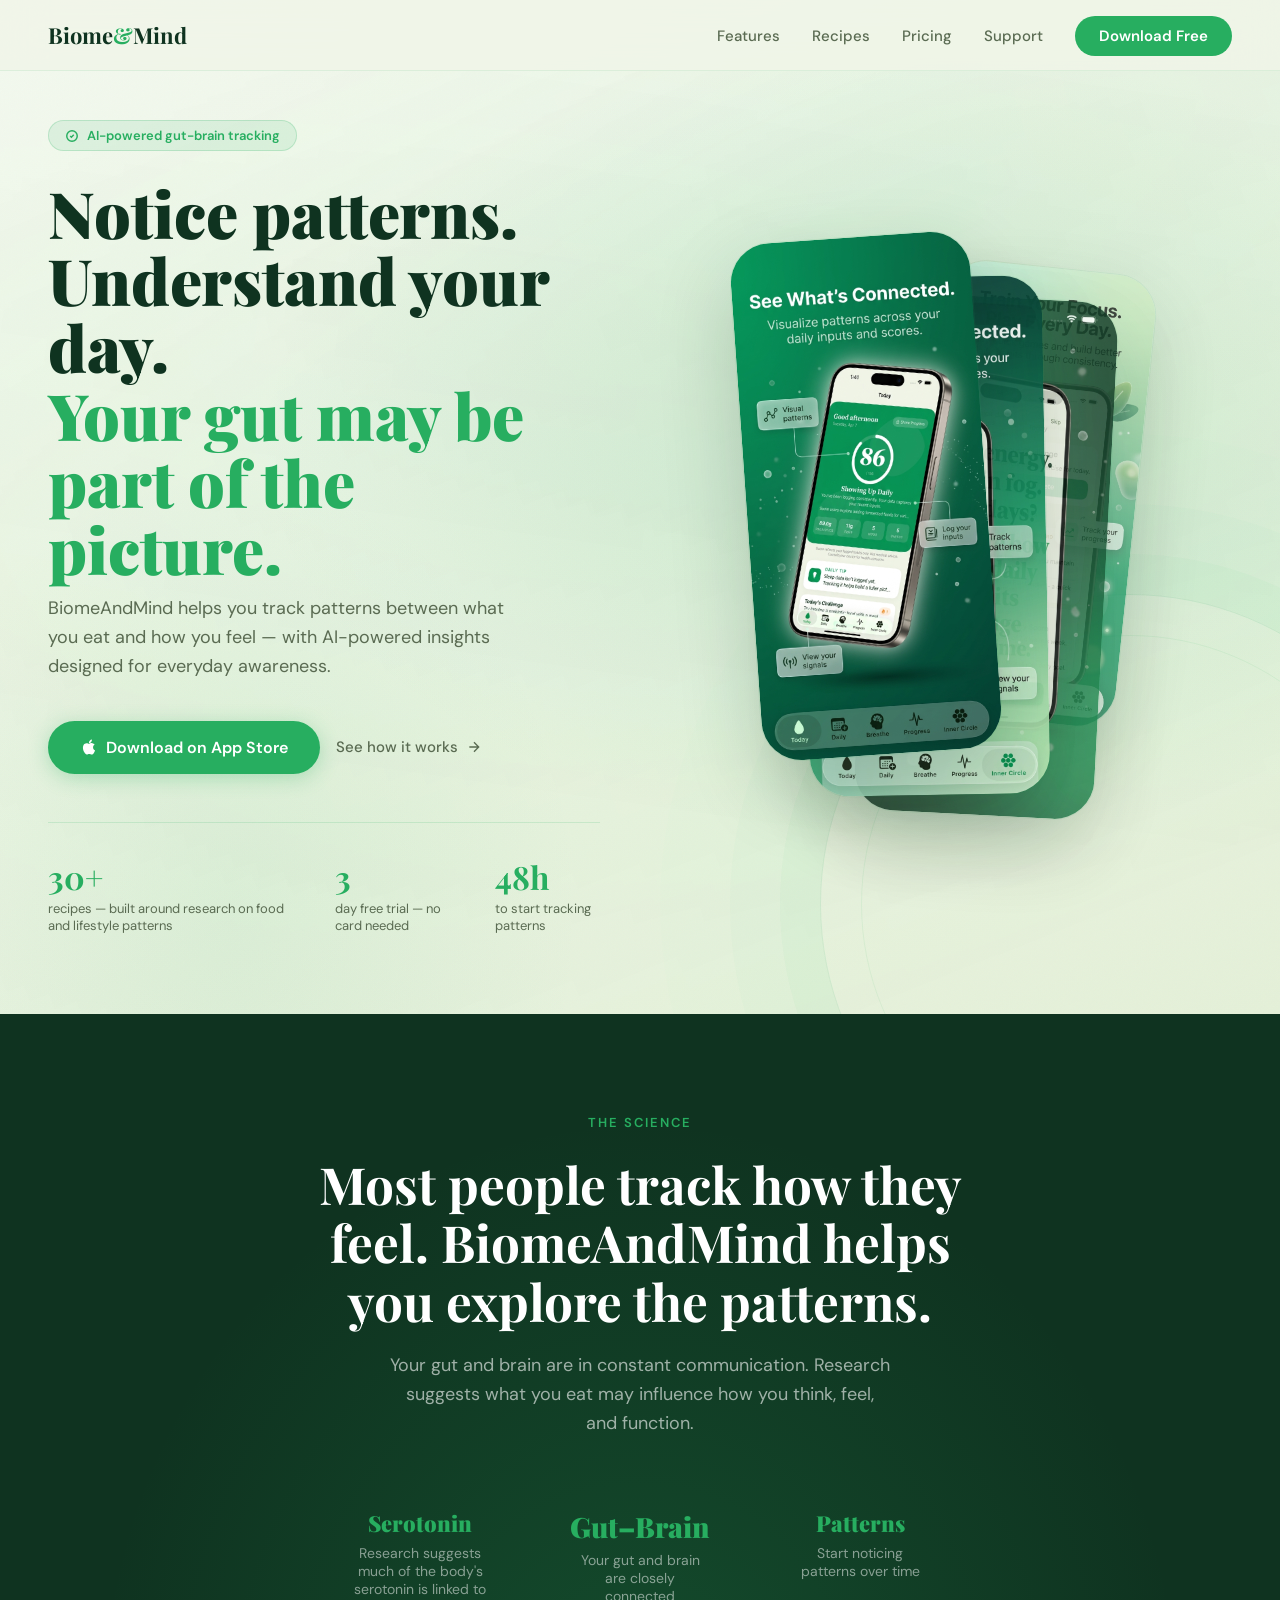
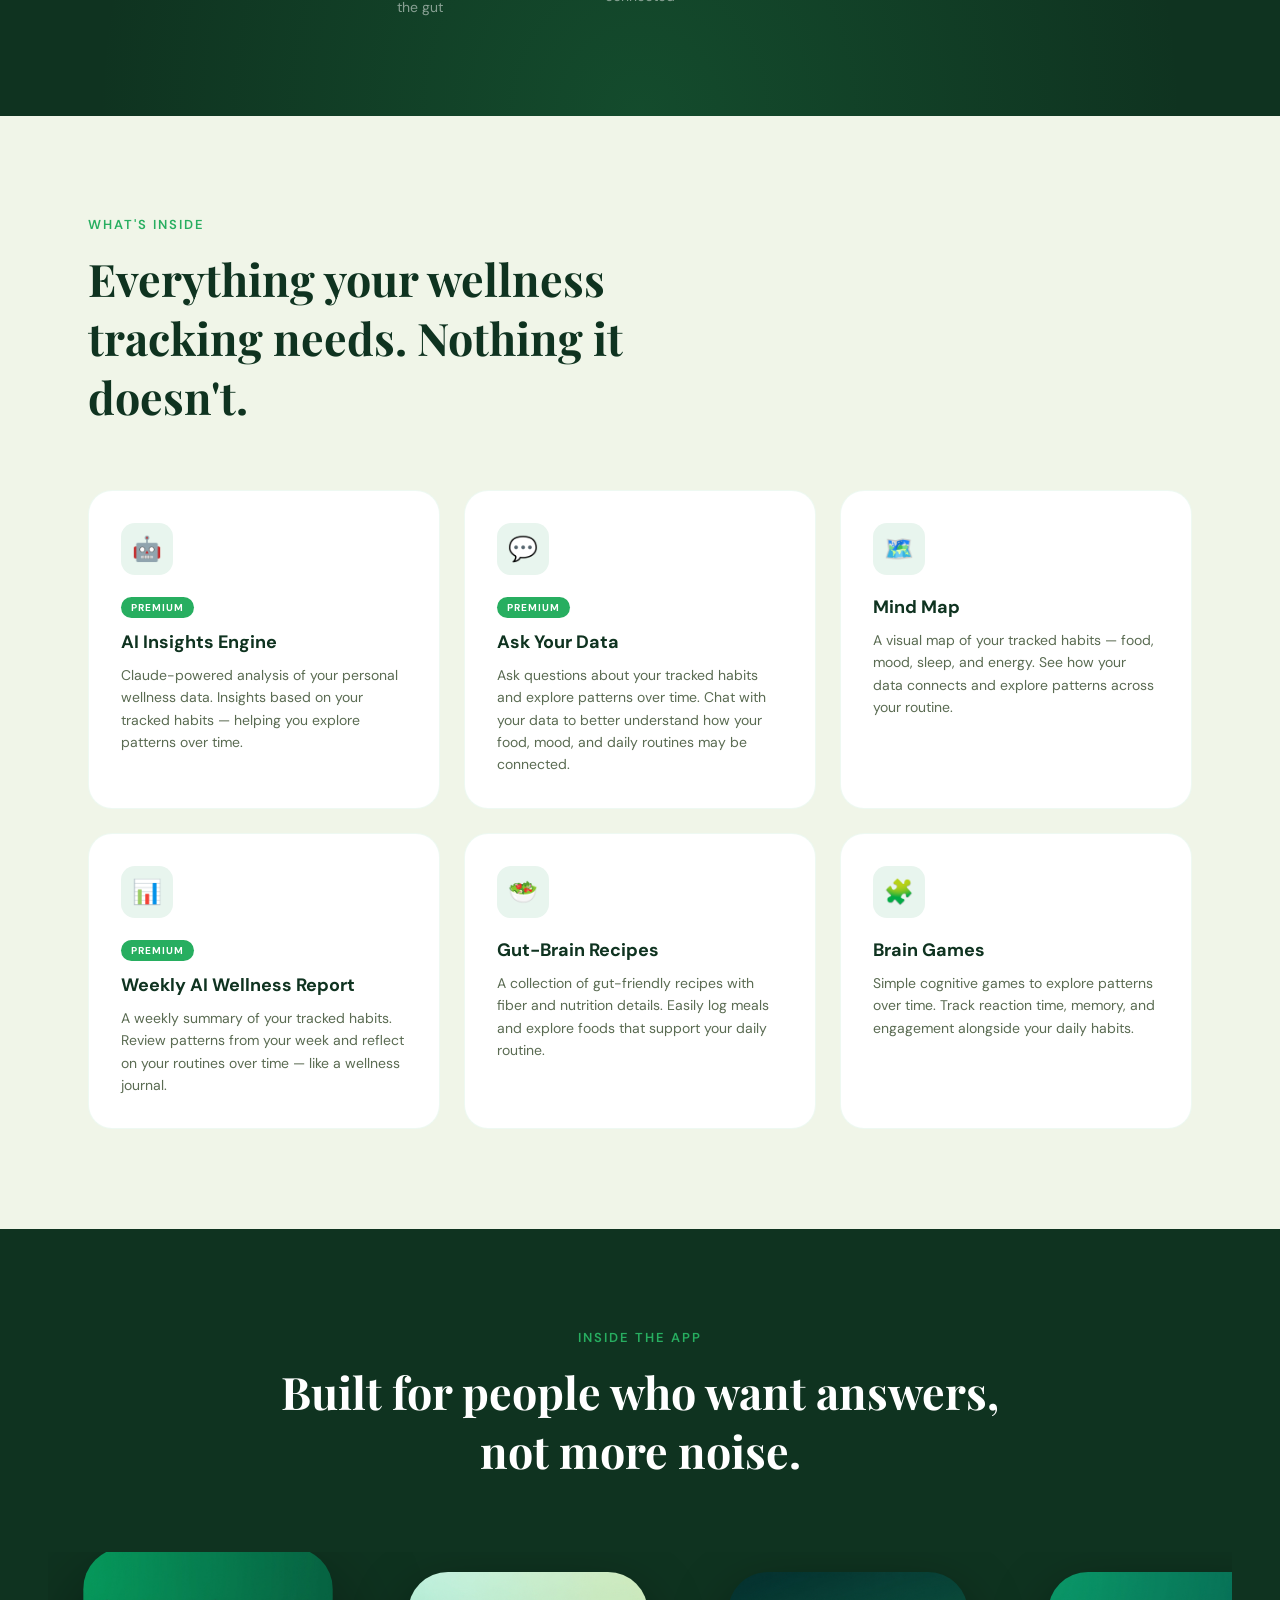
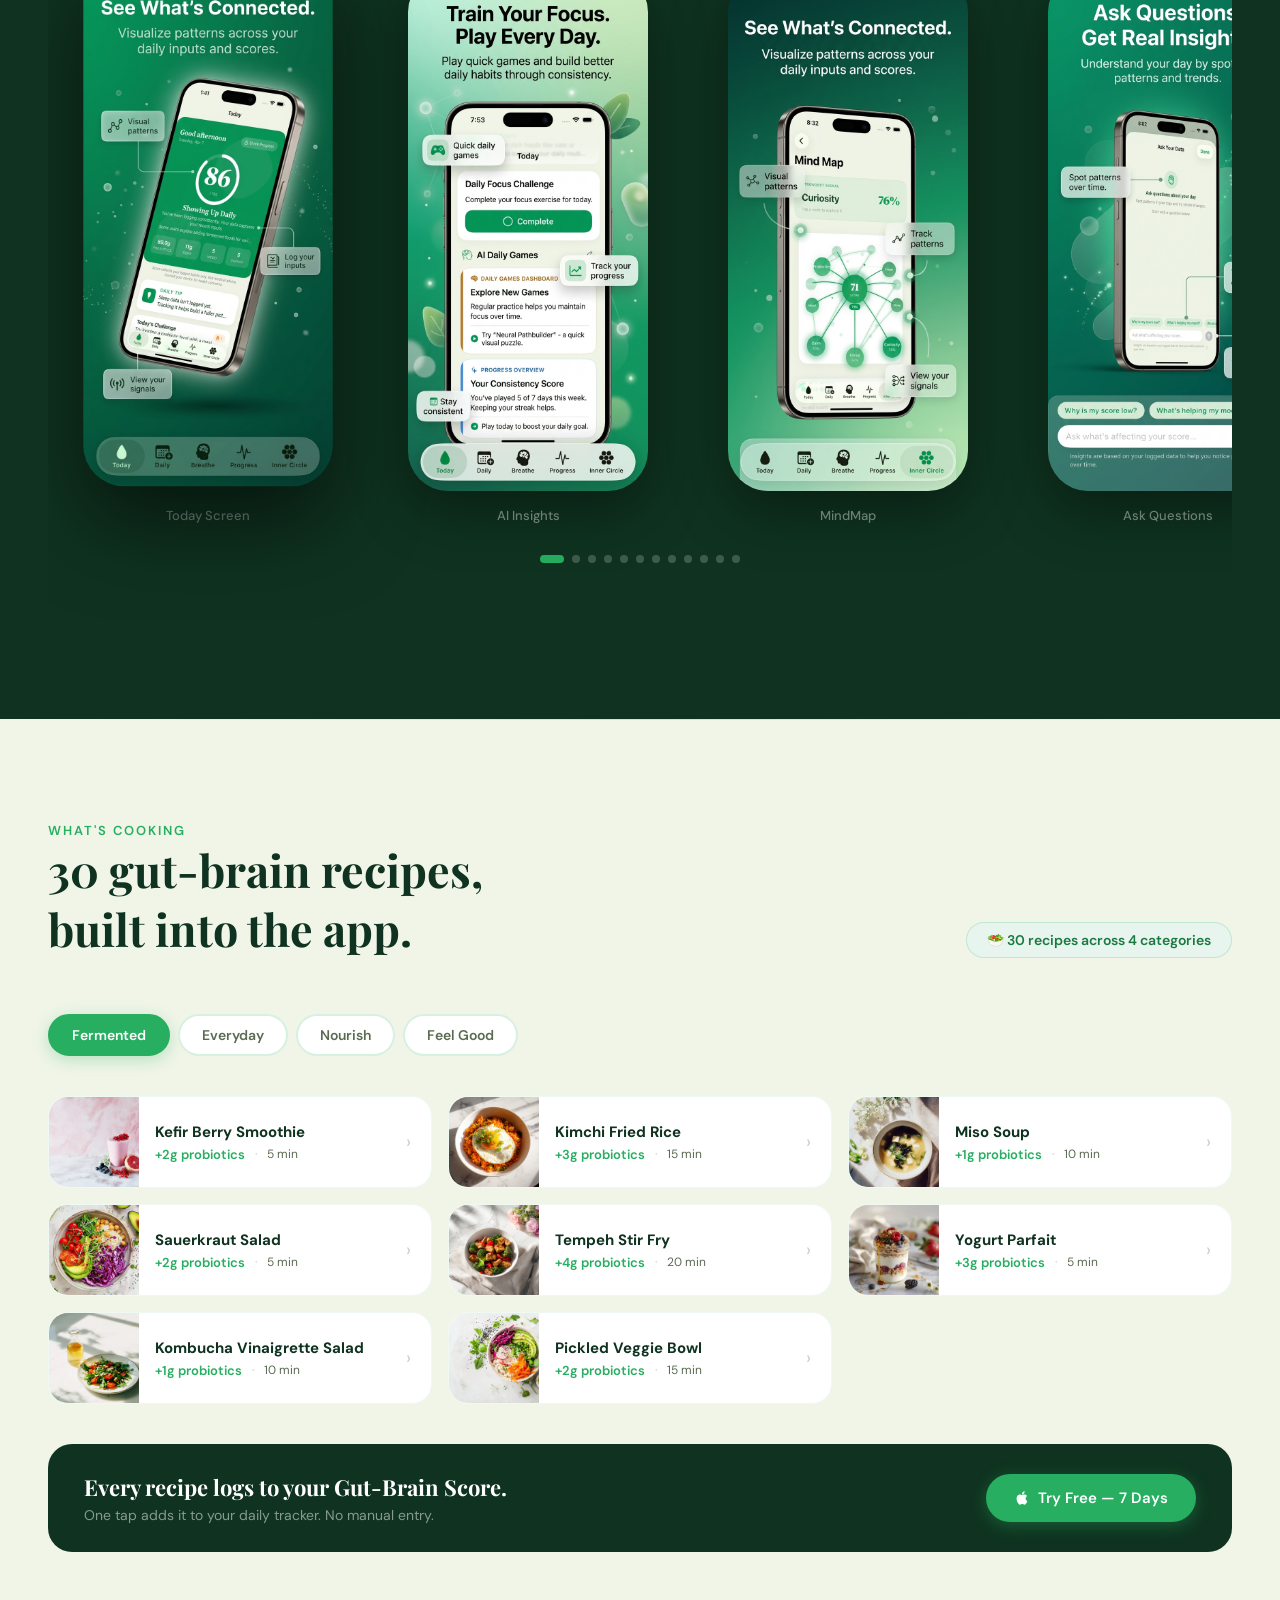
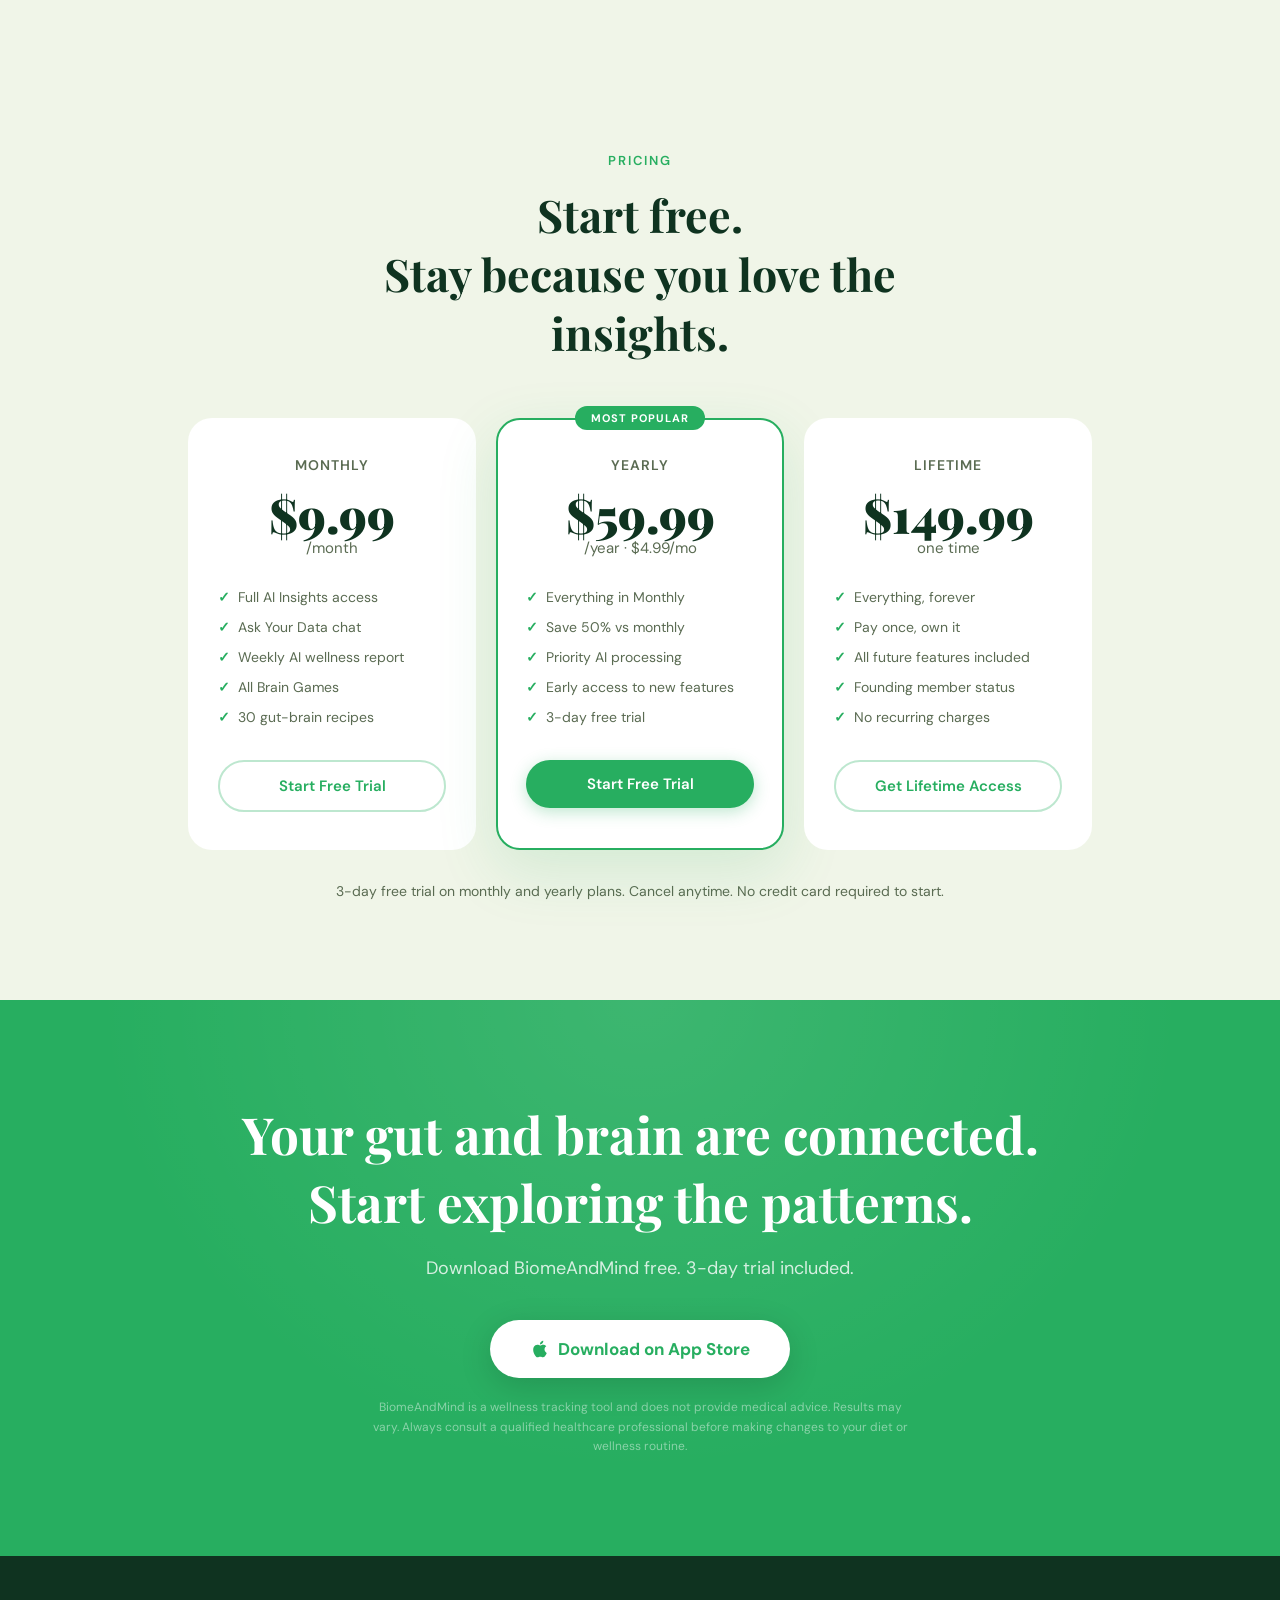
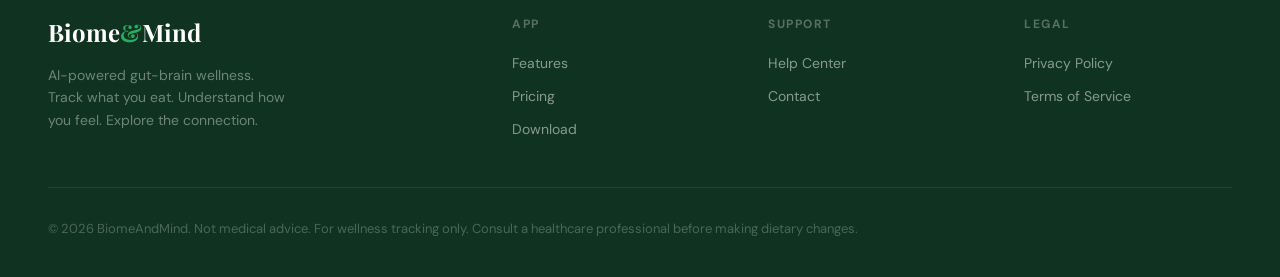
==== commit 7ce70ac2: "Add 30+ recipes stat and update trial to 3-day sitewide Co-Authored-By: Claude Opus 4.6 <noreply@ant" ====
--- a/index.html
+++ b/index.html
@@ -1128,8 +1128,8 @@
       </div>
       <div class="hero-stat">
         <div class="stat-item">
-          <div class="stat-number">&nbsp;</div>
-          <div class="stat-label">Built around research on food and lifestyle patterns</div>
+          <div class="stat-number">30+</div>
+          <div class="stat-label">recipes — built around research on food and lifestyle patterns</div>
         </div>
         <div class="stat-item">
           <div class="stat-number">3</div>
@@ -1371,7 +1371,7 @@
         <li>Save 50% vs monthly</li>
         <li>Priority AI processing</li>
         <li>Early access to new features</li>
-        <li>7-day free trial</li>
+        <li>3-day free trial</li>
       </ul>
       <a href="#download" class="pricing-btn pricing-btn-primary">Start Free Trial</a>
     </div>
@@ -1390,13 +1390,13 @@
       <a href="#download" class="pricing-btn pricing-btn-outline">Get Lifetime Access</a>
     </div>
   </div>
-  <p class="trial-note">7-day free trial on monthly and yearly plans. Cancel anytime. No credit card required to start.</p>
+  <p class="trial-note">3-day free trial on monthly and yearly plans. Cancel anytime. No credit card required to start.</p>
 </section>
 
 <!-- CTA -->
 <section class="section-cta" id="download">
   <h2 class="cta-title reveal">Your gut and brain are connected.<br/>Start exploring the patterns.</h2>
-  <p class="cta-subtitle reveal">Download BiomeAndMind free. 7-day trial included.</p>
+  <p class="cta-subtitle reveal">Download BiomeAndMind free. 3-day trial included.</p>
   <a href="#" class="btn-white reveal">
     <svg width="20" height="20" viewBox="0 0 24 24" fill="currentColor"><path d="M18.71 19.5c-.83 1.24-1.71 2.45-3.05 2.47-1.34.03-1.77-.79-3.29-.79-1.53 0-2 .77-3.27.82-1.31.05-2.3-1.32-3.14-2.53C4.25 17 2.94 12.45 4.7 9.39c.87-1.52 2.43-2.48 4.12-2.51 1.28-.02 2.5.87 3.29.87.78 0 2.26-1.07 3.8-.91.65.03 2.47.26 3.64 1.98-.09.06-2.17 1.28-2.15 3.81.03 3.02 2.65 4.03 2.68 4.04-.03.07-.42 1.44-1.38 2.83M13 3.5c.73-.83 1.94-1.46 2.94-1.5.13 1.17-.34 2.35-1.04 3.19-.69.85-1.83 1.51-2.95 1.42-.15-1.15.41-2.35 1.05-3.11z"/></svg>
     Download on App Store
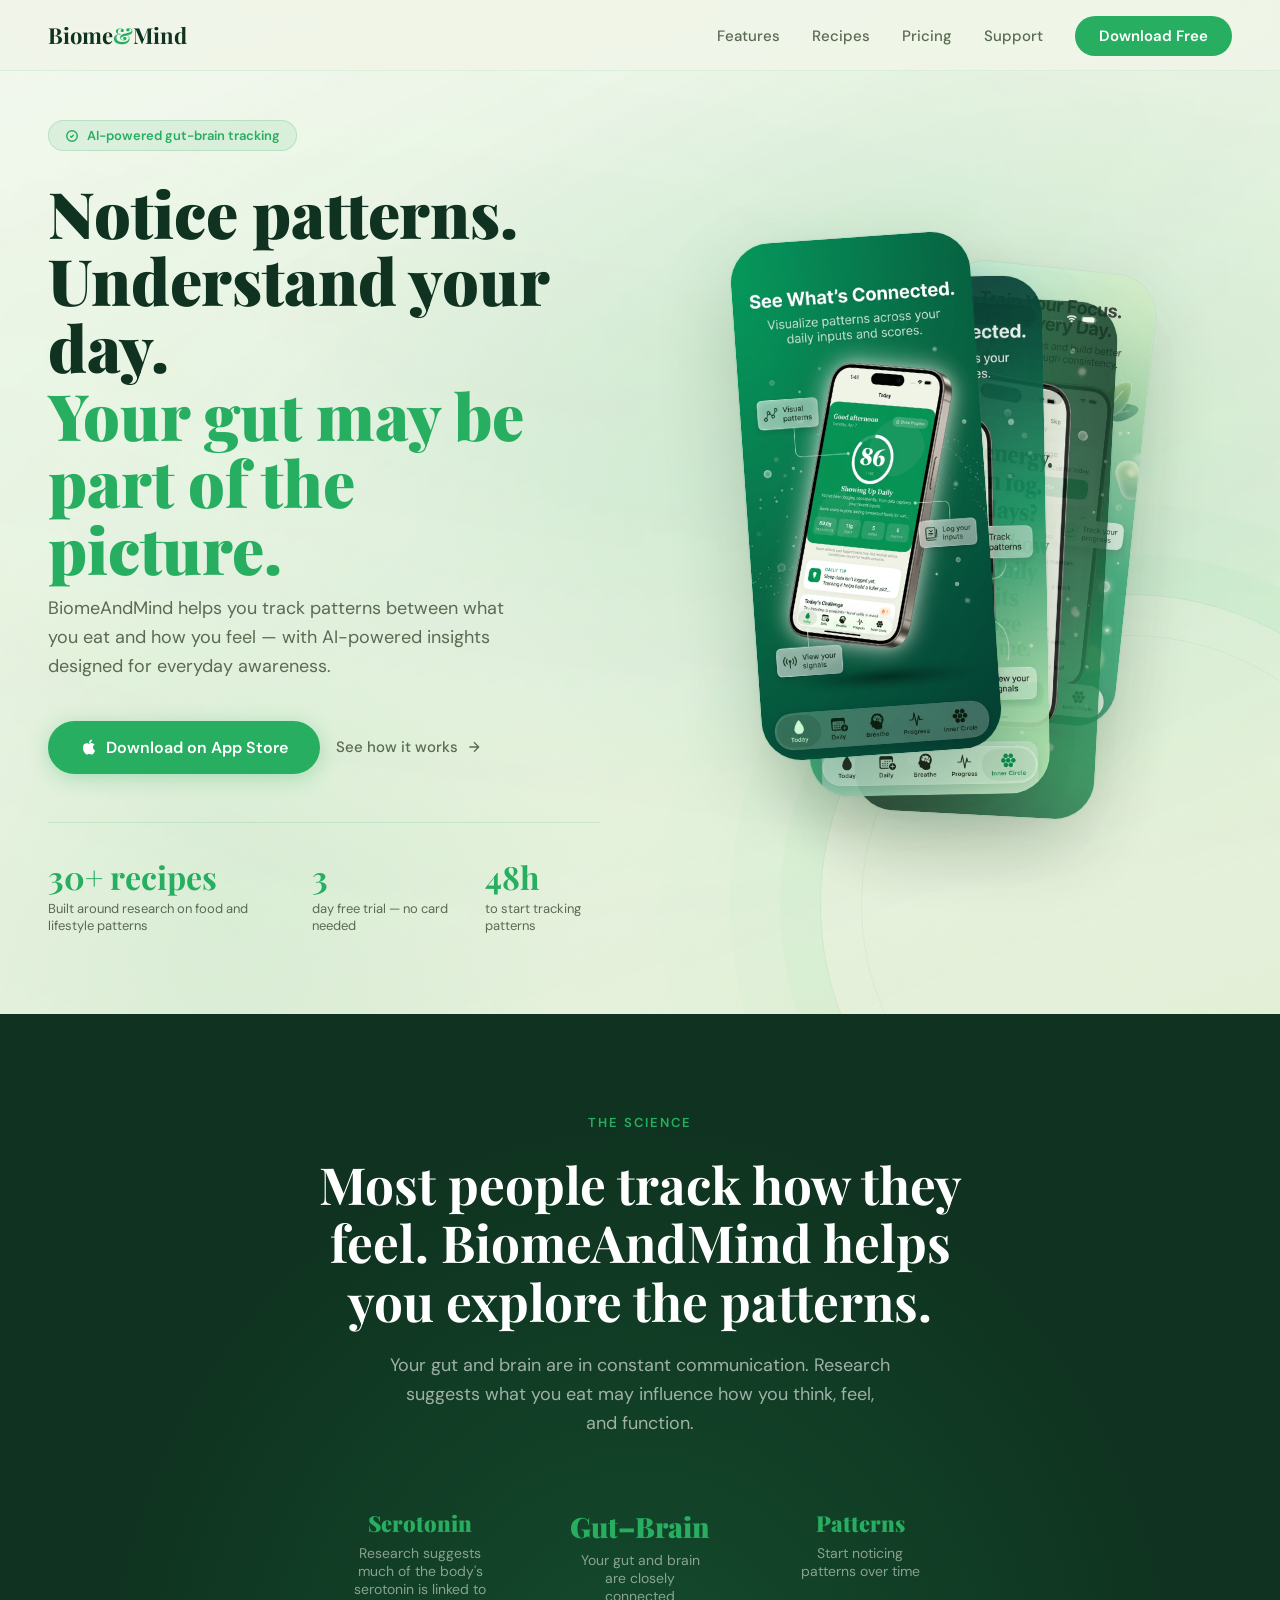
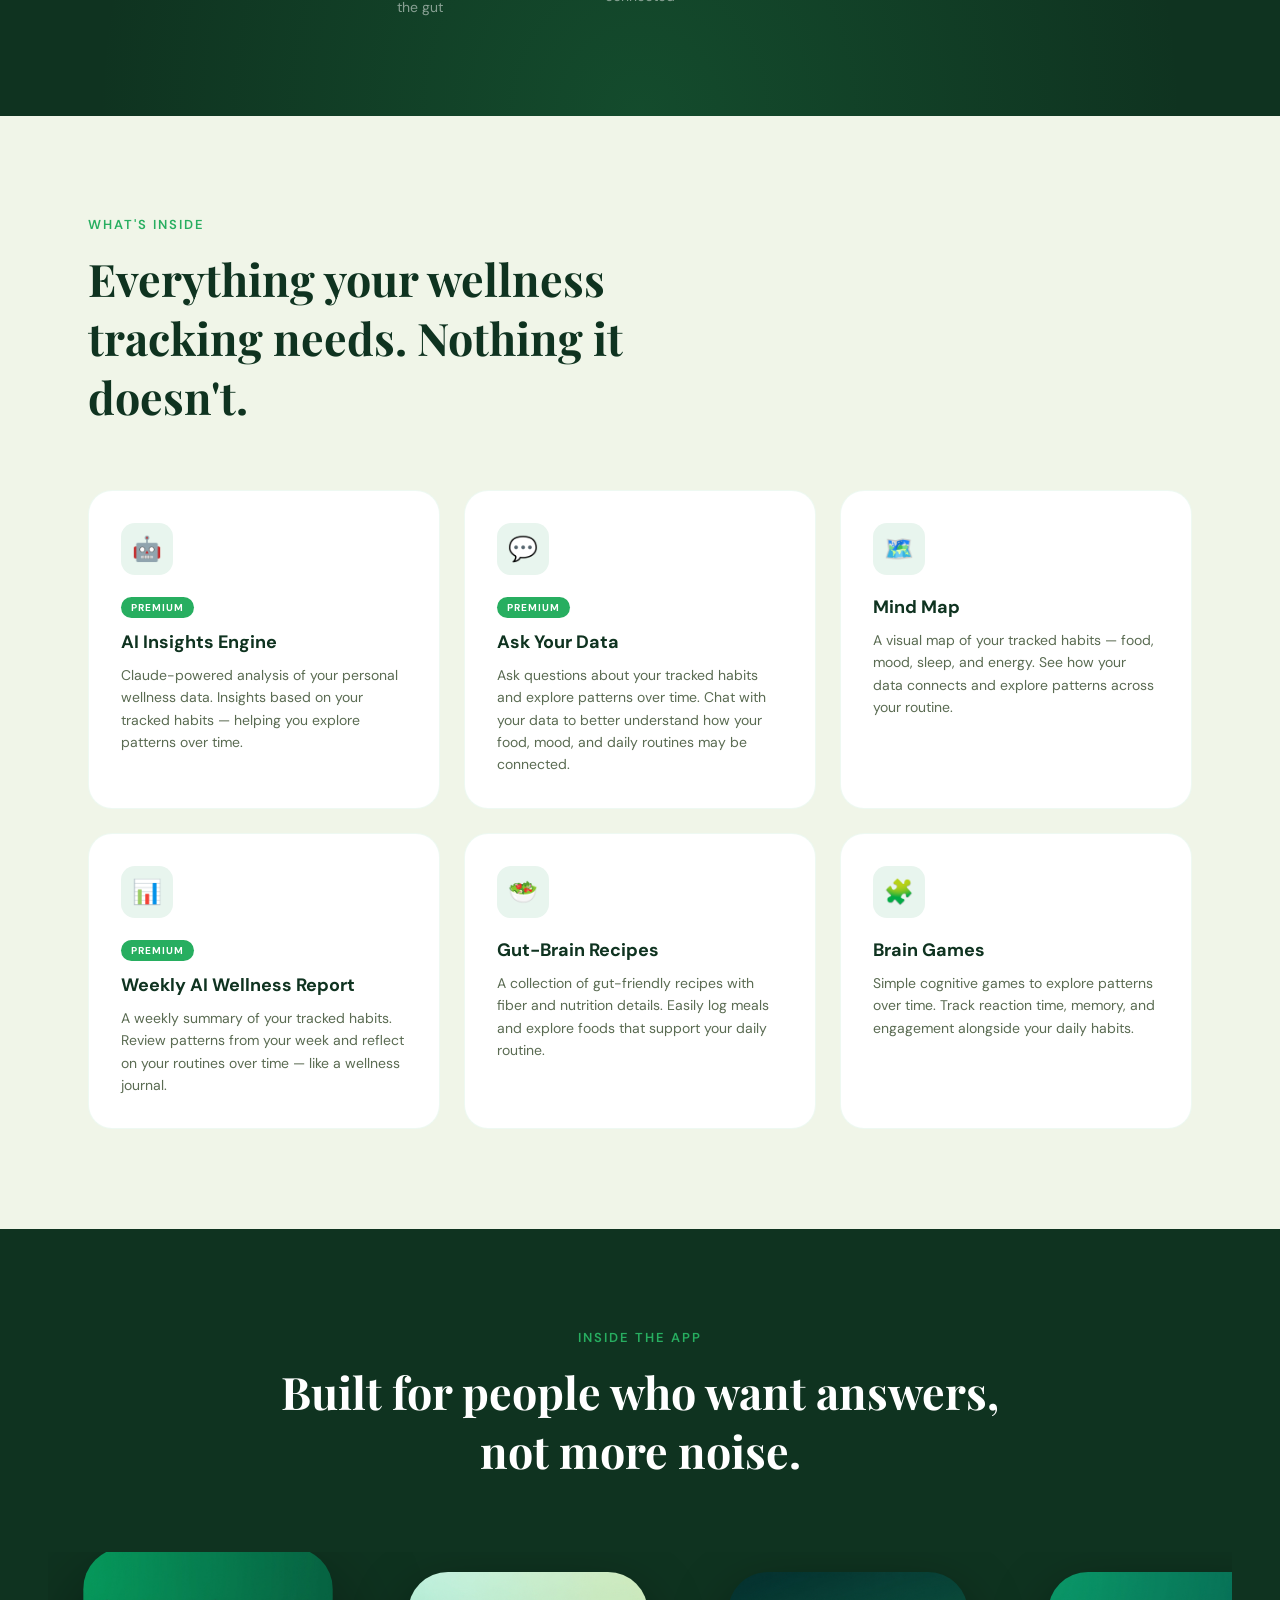
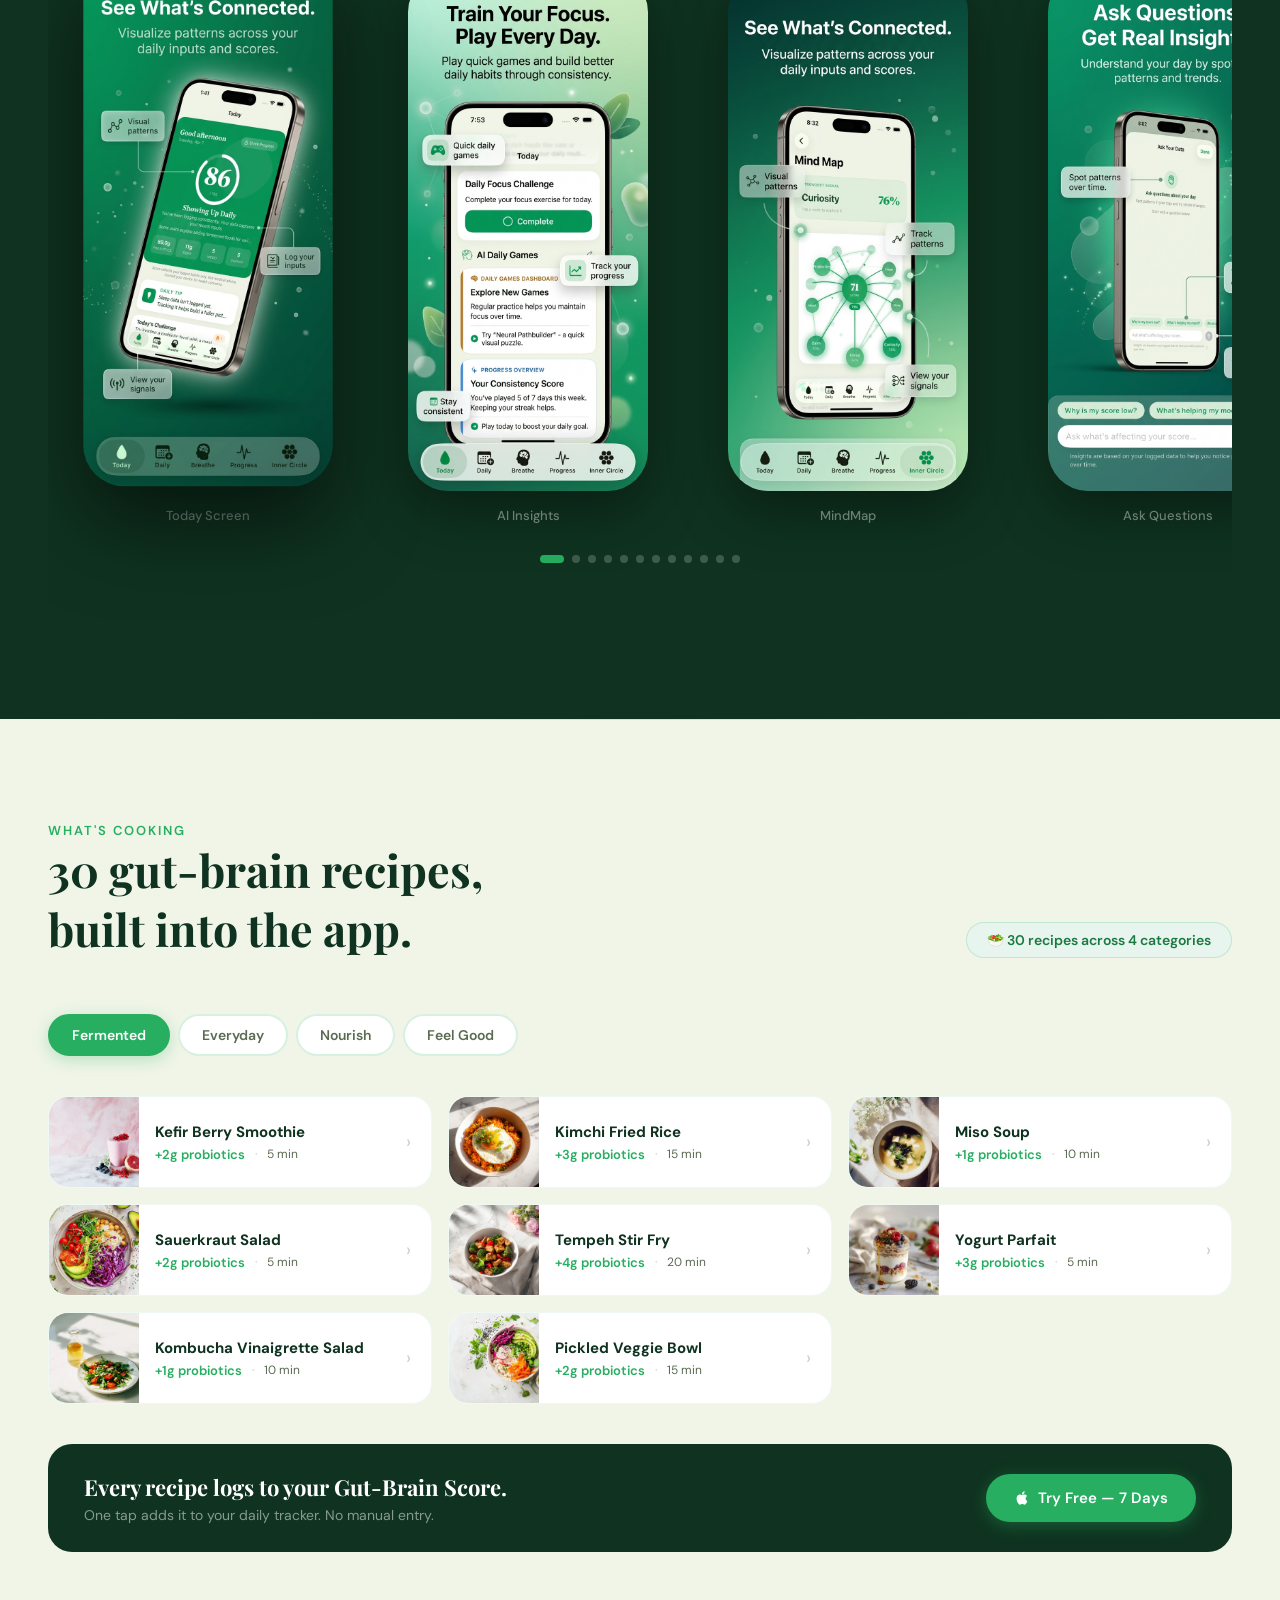
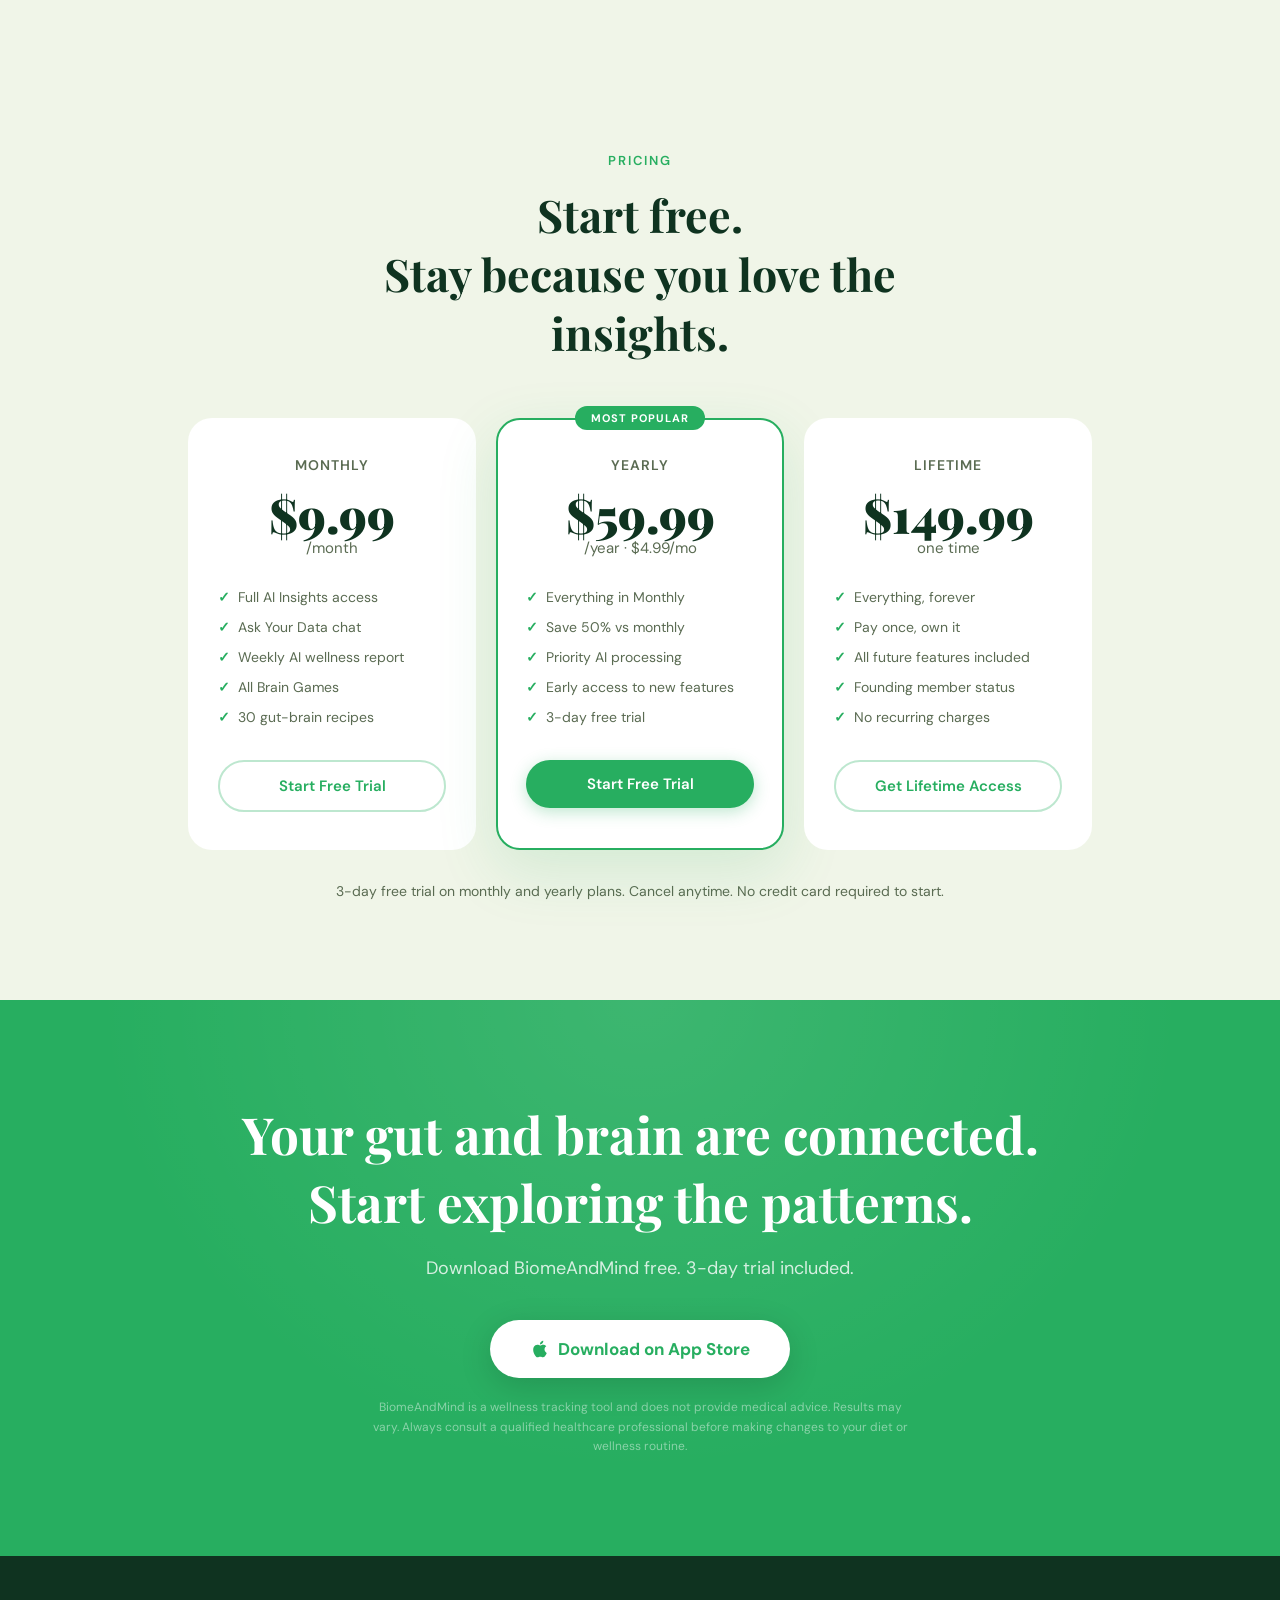
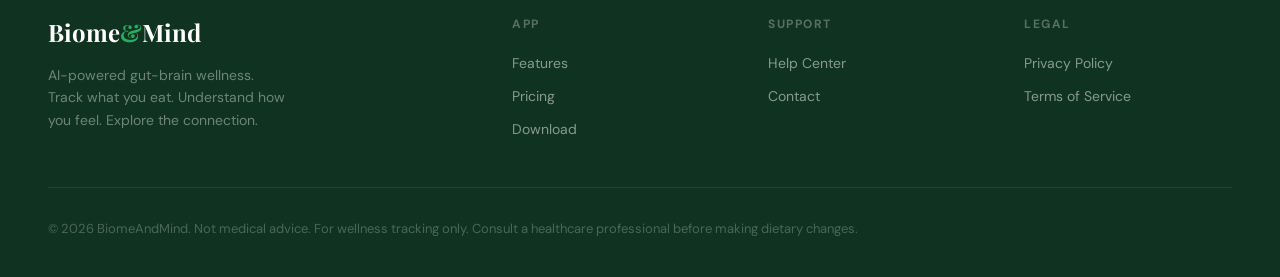
==== commit da1d78be: "Fix stat to show '30+ recipes' as full headline Co-Authored-By: Claude Opus 4.6 <noreply@anthropic.c" ====
--- a/index.html
+++ b/index.html
@@ -1128,8 +1128,8 @@
       </div>
       <div class="hero-stat">
         <div class="stat-item">
-          <div class="stat-number">30+</div>
-          <div class="stat-label">recipes — built around research on food and lifestyle patterns</div>
+          <div class="stat-number">30+ recipes</div>
+          <div class="stat-label">Built around research on food and lifestyle patterns</div>
         </div>
         <div class="stat-item">
           <div class="stat-number">3</div>
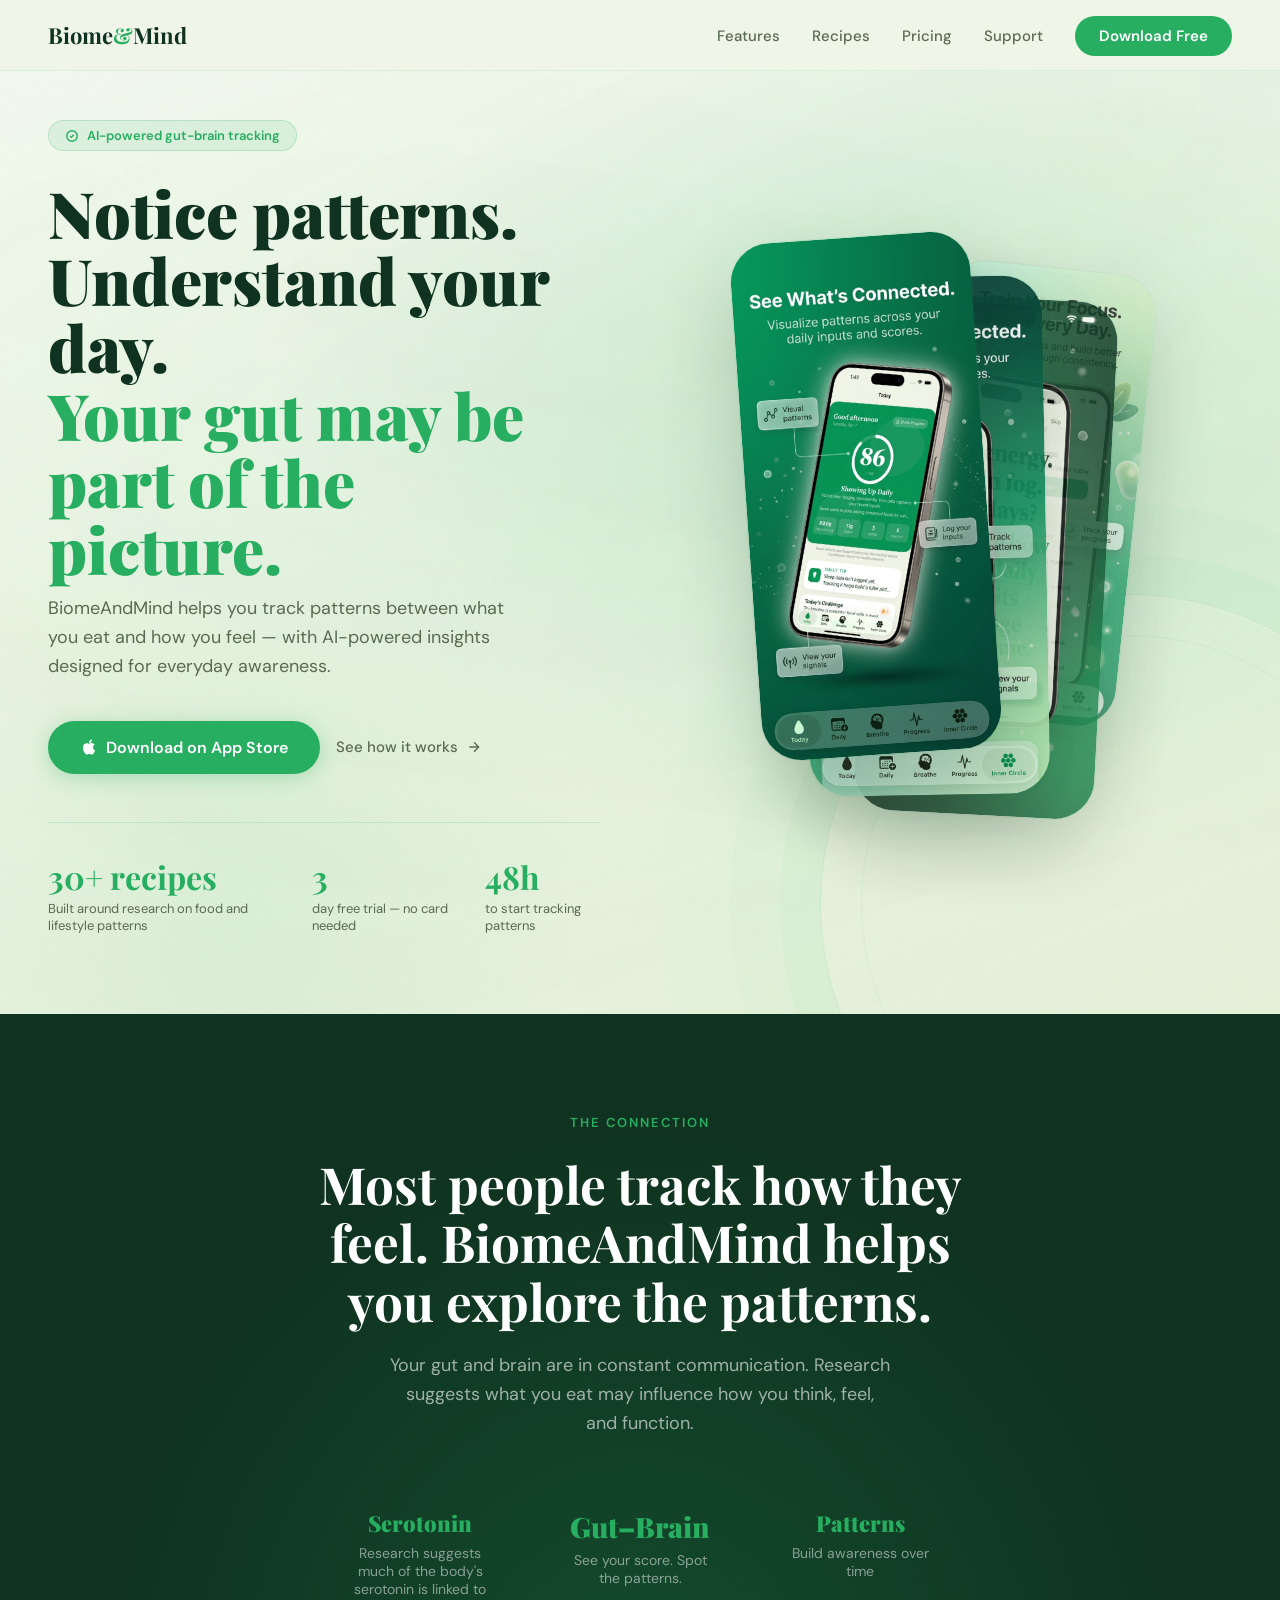
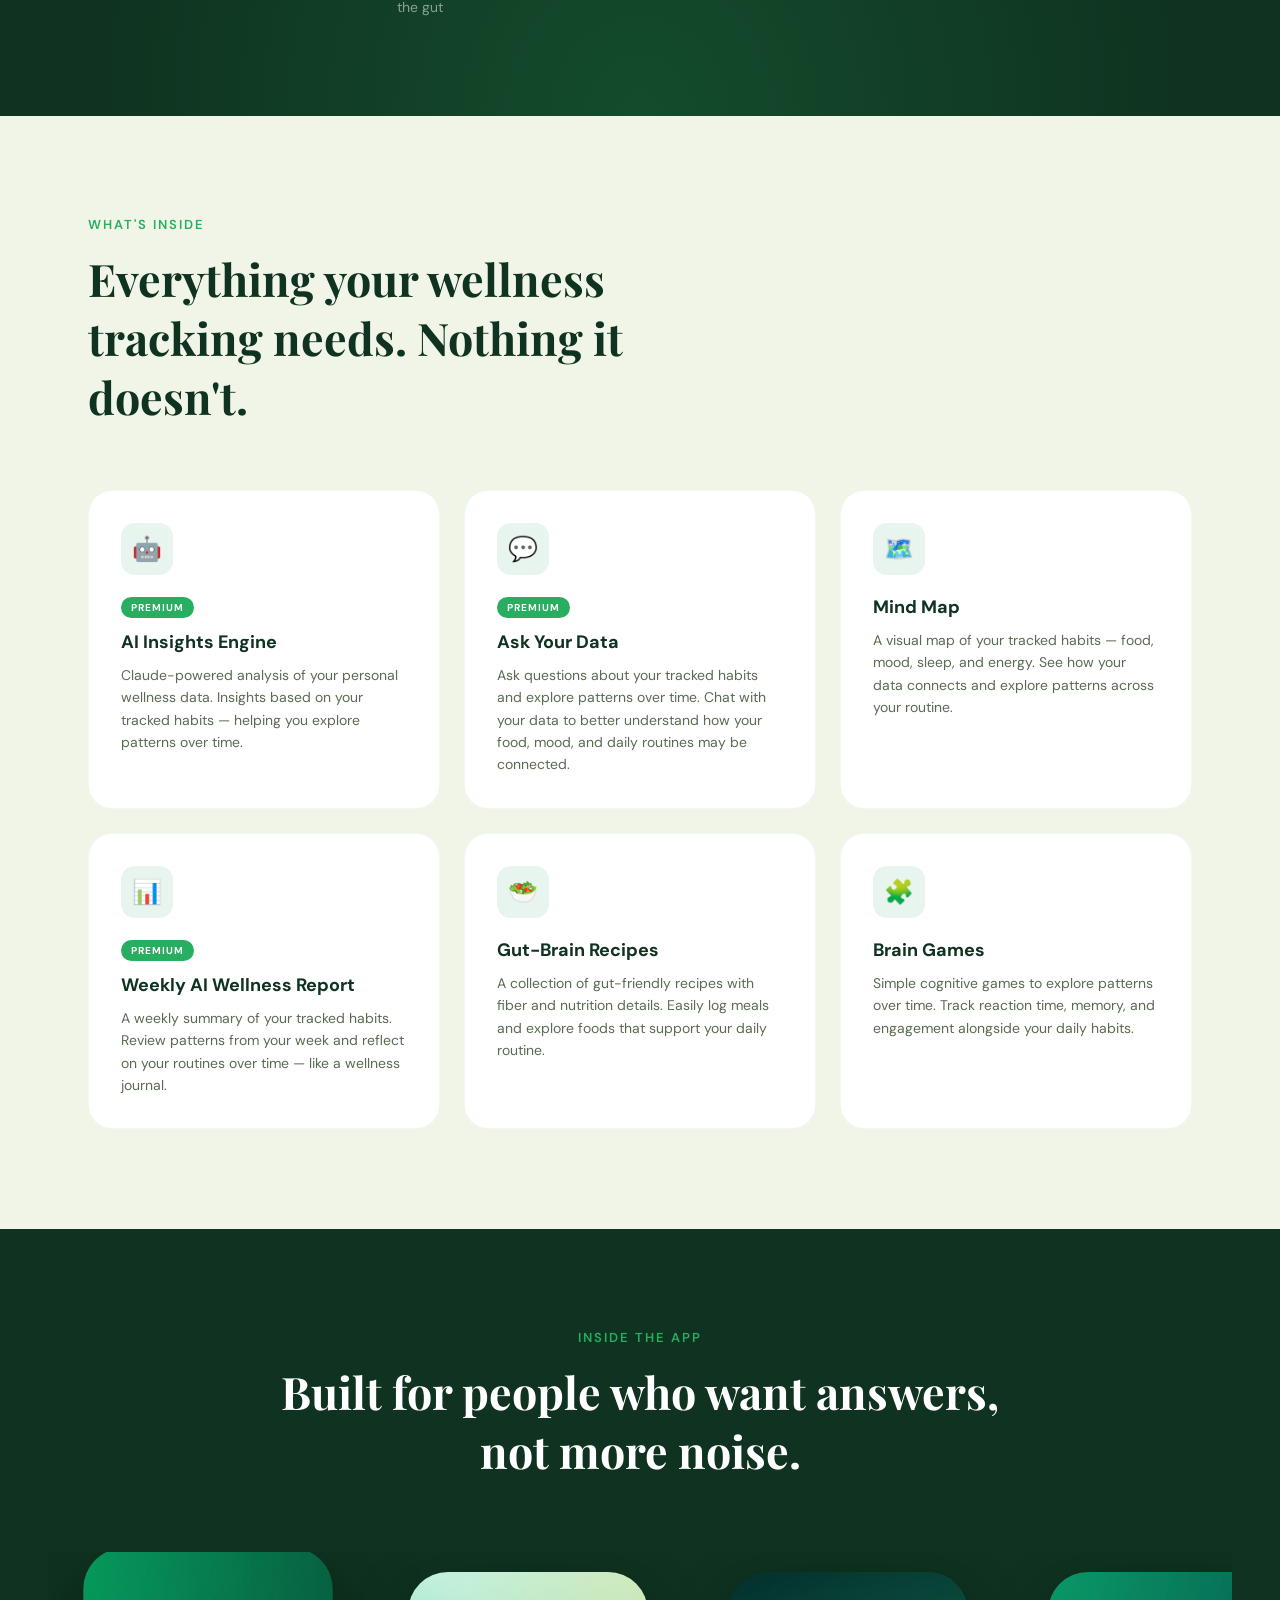
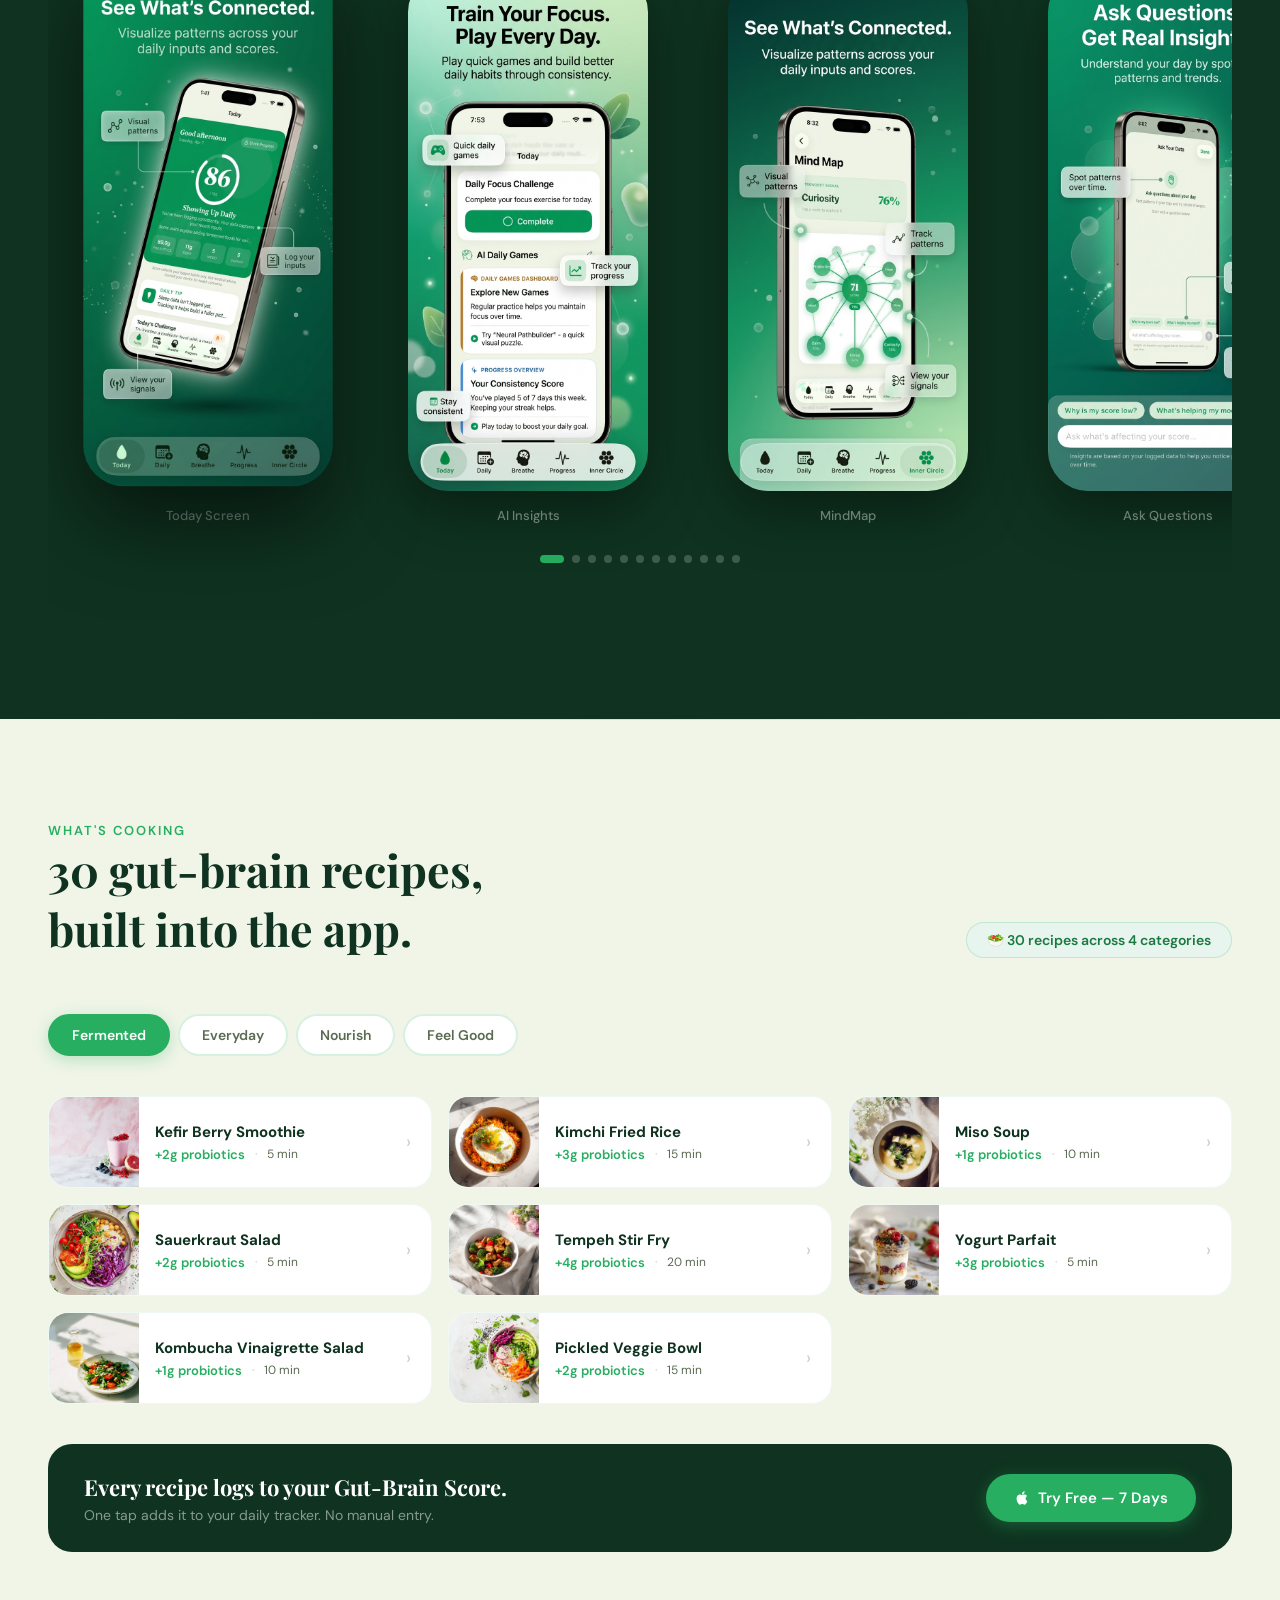
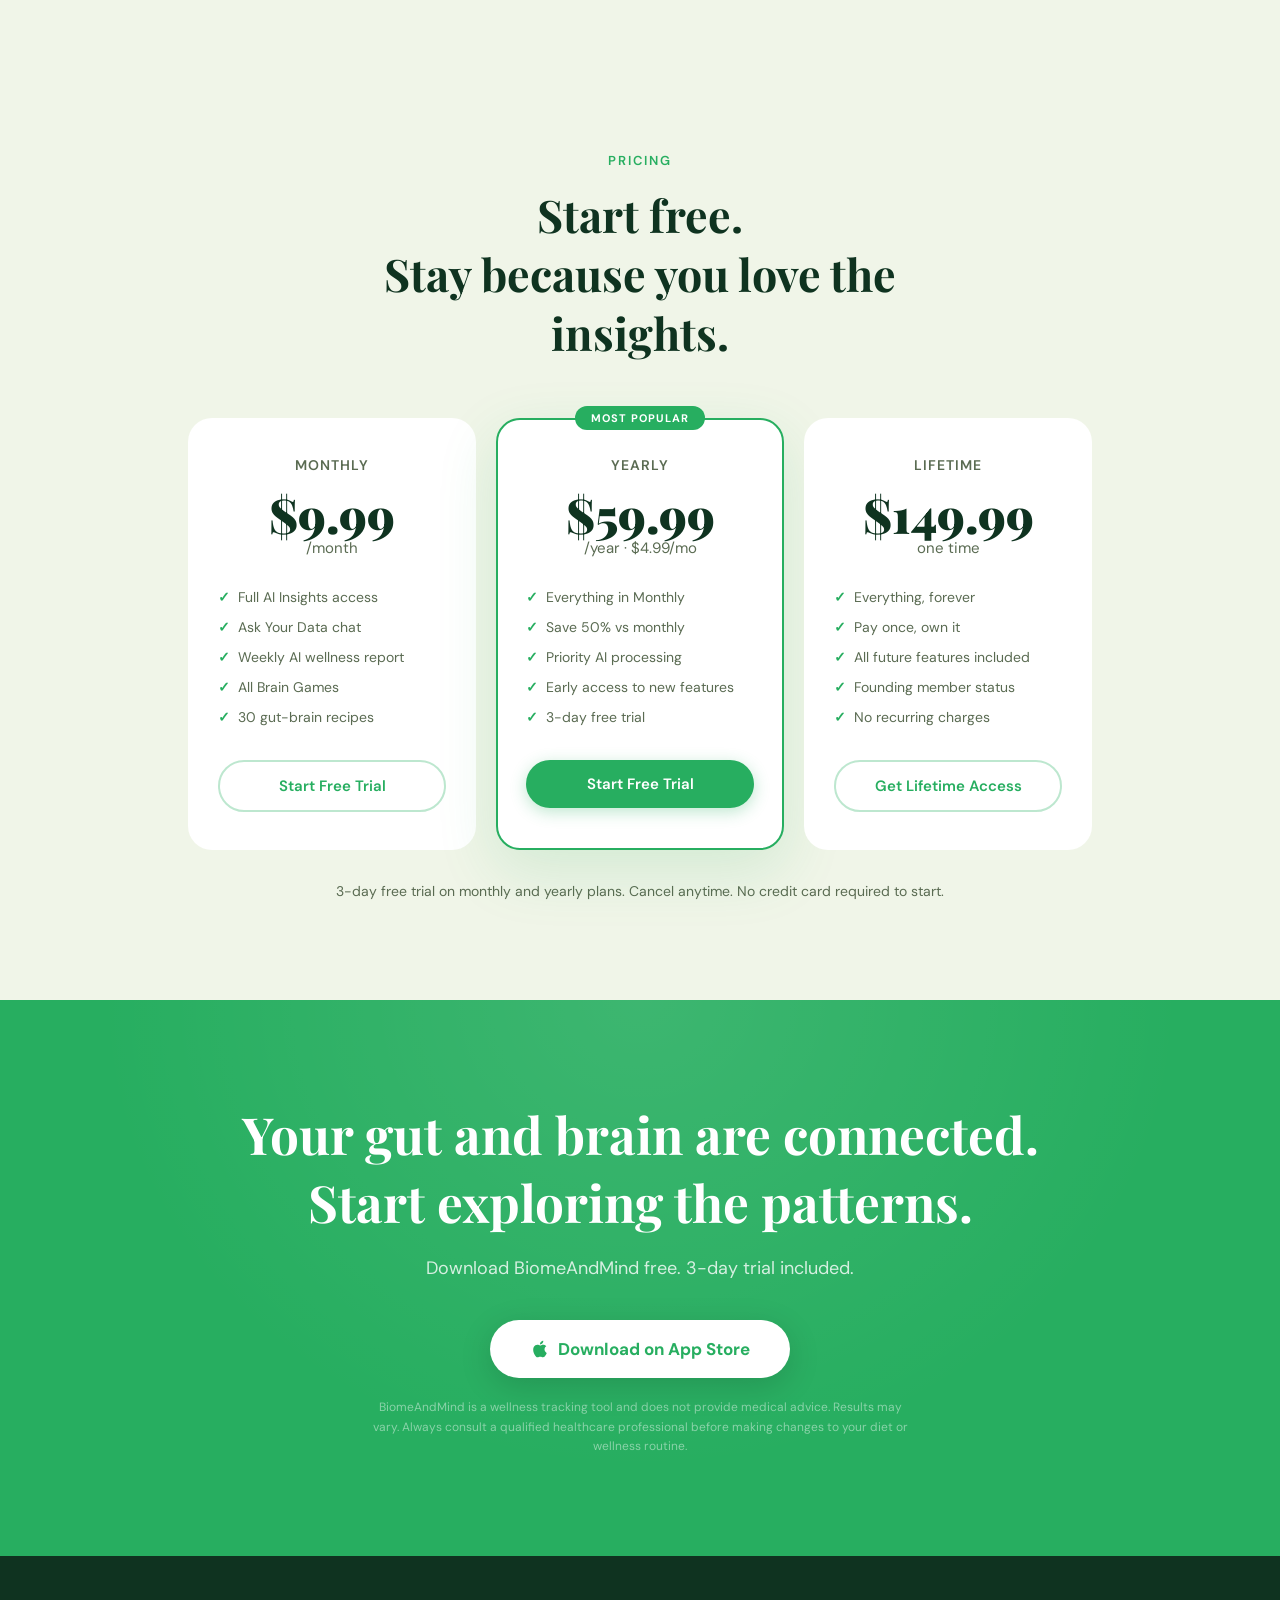
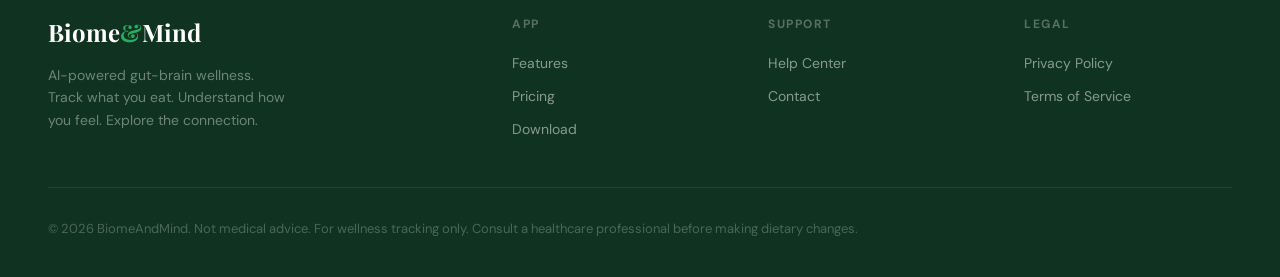
==== commit 341ccb04: "Update science section: rename to The Connection, revise card copy Co-Authored-By: Claude Opus 4.6 <" ====
--- a/index.html
+++ b/index.html
@@ -1162,7 +1162,7 @@
 </section>
 <!-- PROBLEM -->
 <section class="section-problem">
-  <p class="problem-eyebrow">The Science</p>
+  <p class="problem-eyebrow">The Connection</p>
   <h2 class="problem-title">Most people track how they feel. BiomeAndMind helps you explore the patterns.</h2>
   <p class="problem-subtitle">Your gut and brain are in constant communication. Research suggests what you eat may influence how you think, feel, and function.</p>
   <div class="problem-stat-row">
@@ -1172,11 +1172,11 @@
     </div>
     <div class="p-stat">
       <div class="p-stat-number" style="font-size:28px;line-height:1.2">Gut–Brain</div>
-      <div class="p-stat-label">Your gut and brain are closely connected</div>
+      <div class="p-stat-label">See your score. Spot the patterns.</div>
     </div>
     <div class="p-stat">
       <div class="p-stat-number" style="font-size:22px;line-height:1.2">Patterns</div>
-      <div class="p-stat-label">Start noticing patterns over time</div>
+      <div class="p-stat-label">Build awareness over time</div>
     </div>
   </div>
 </section>
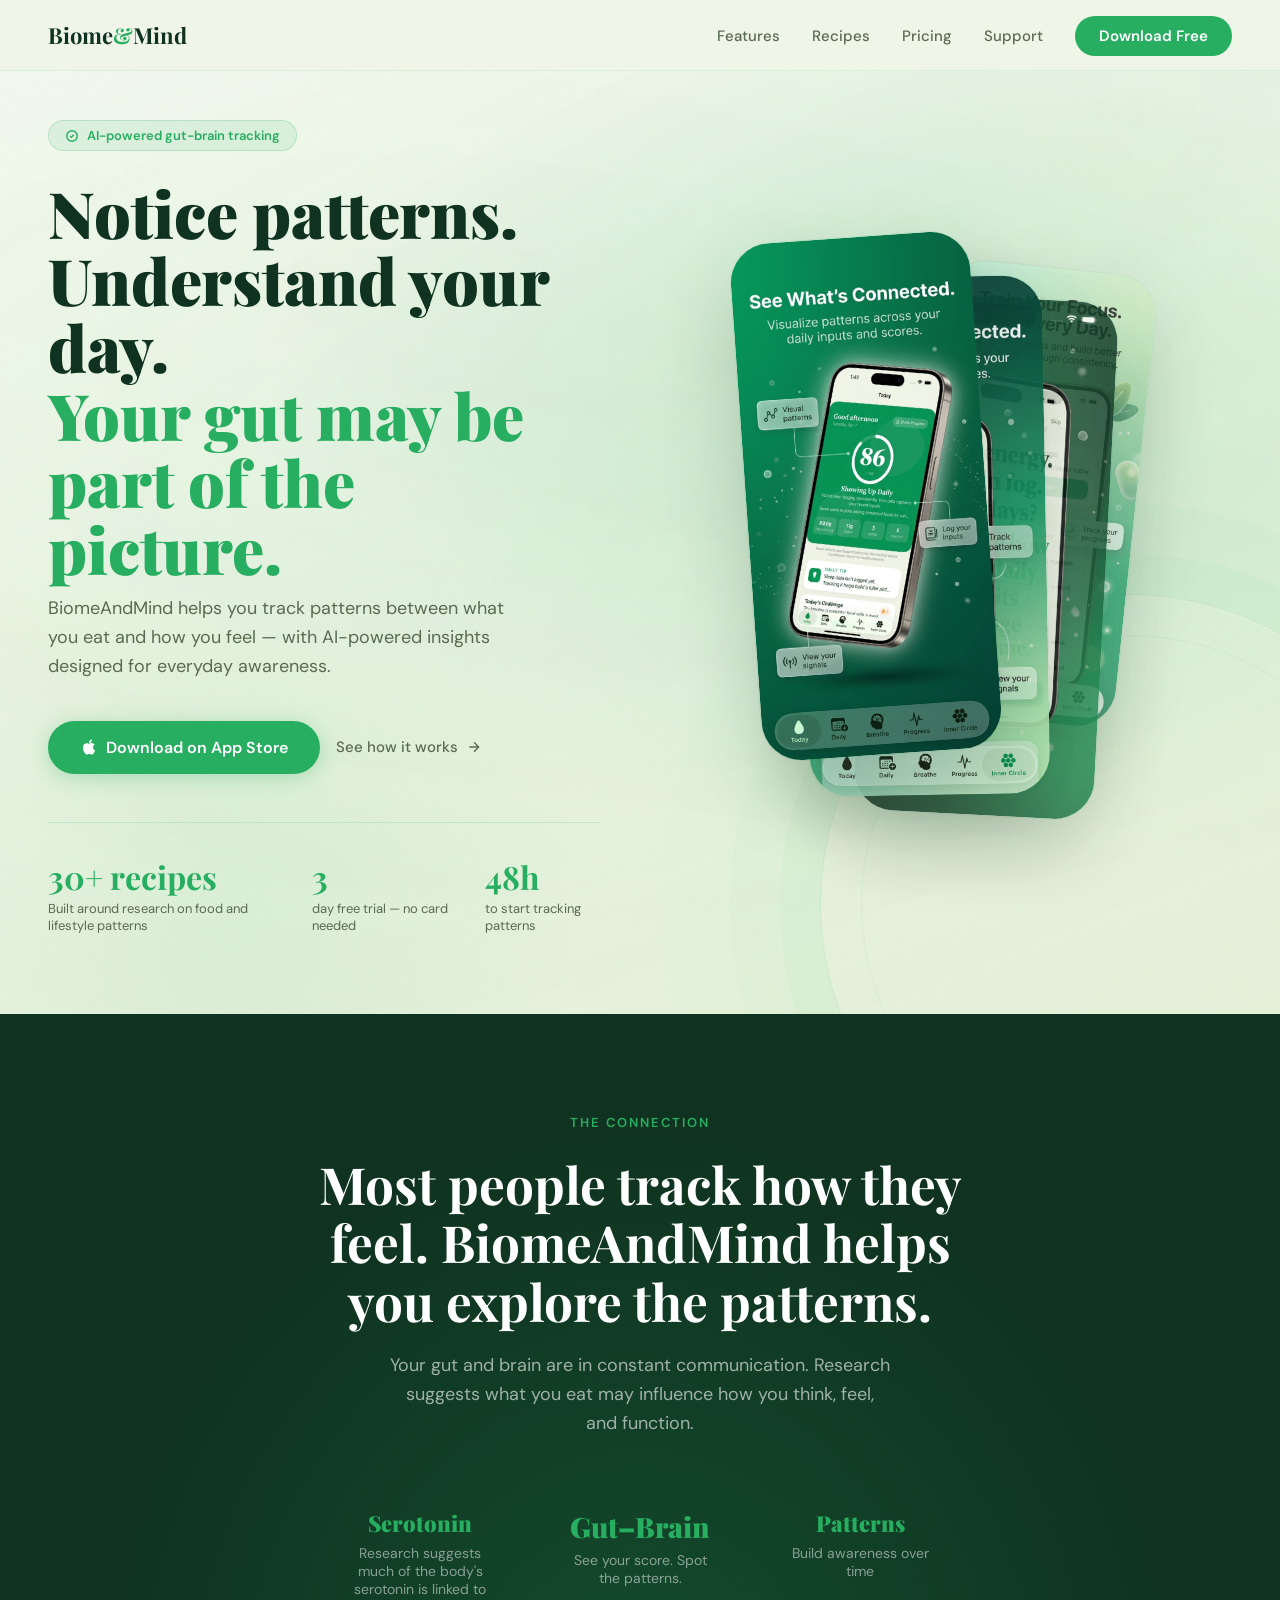
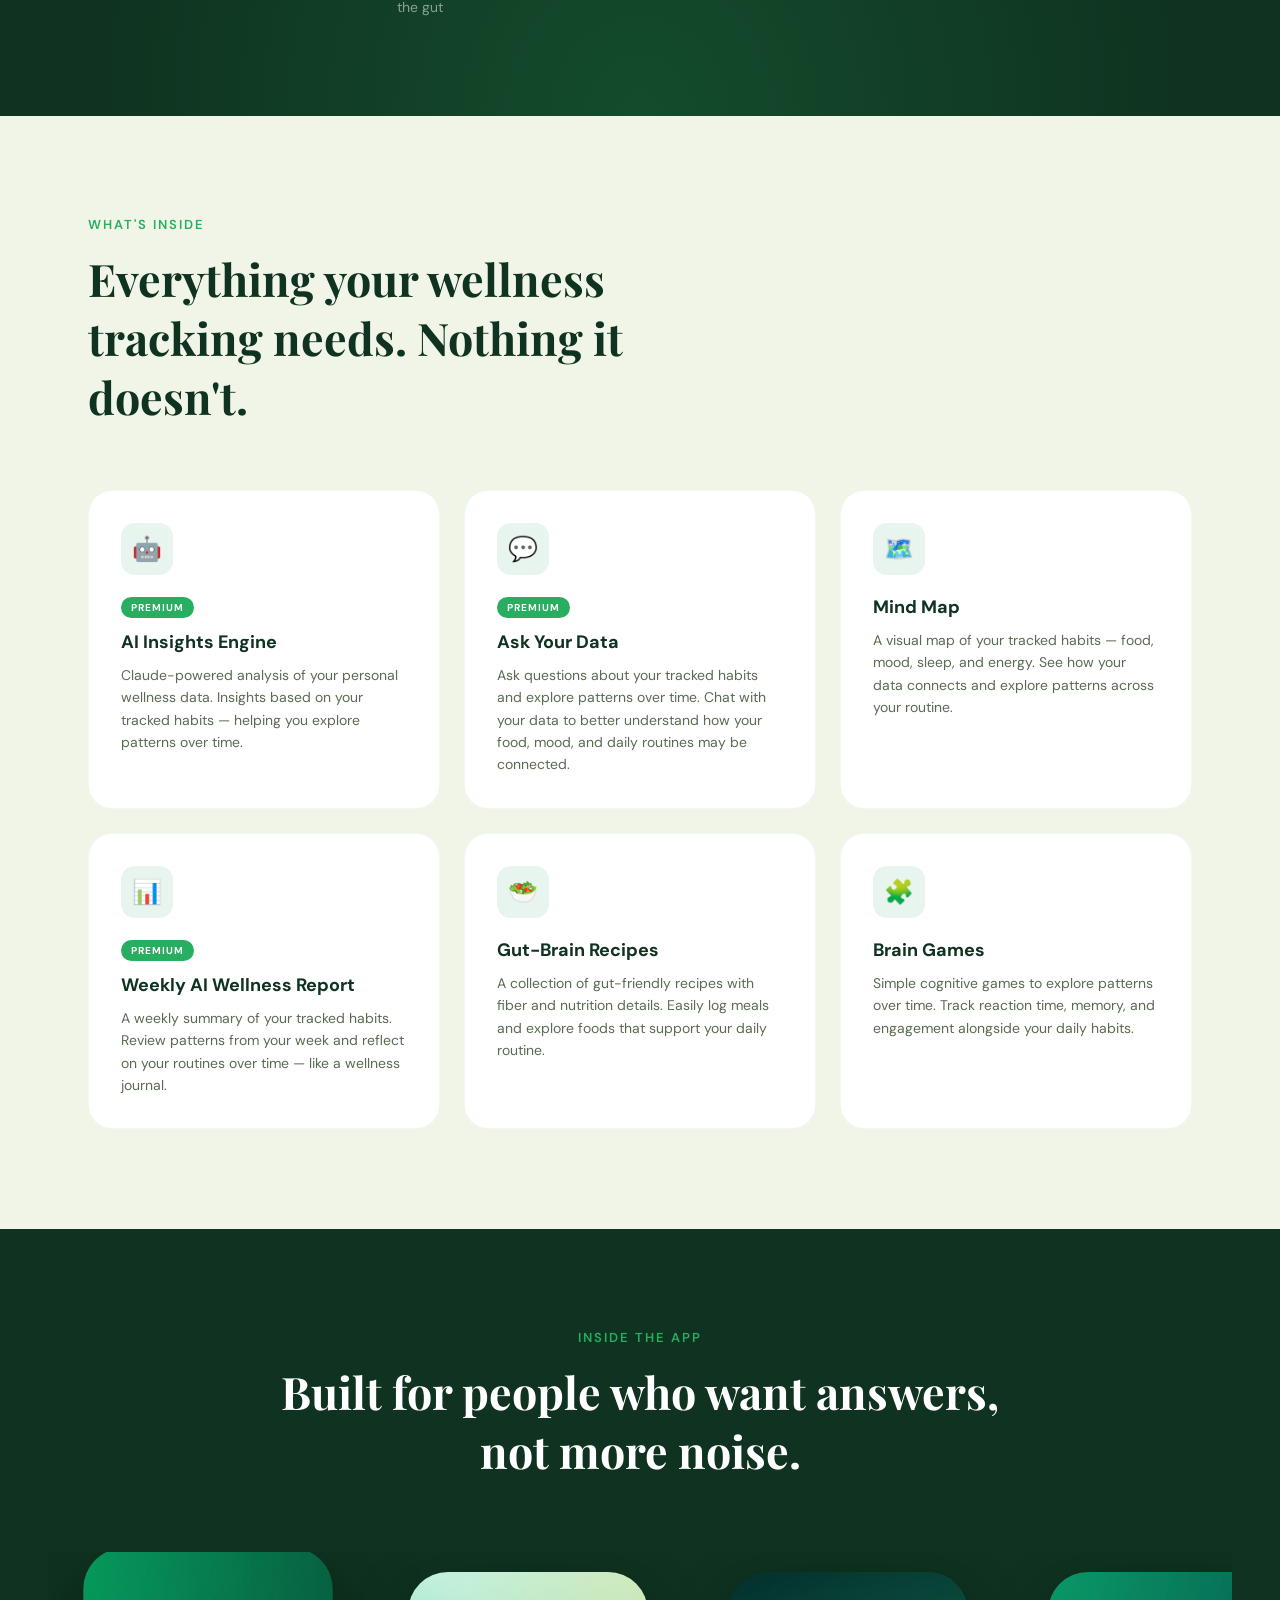
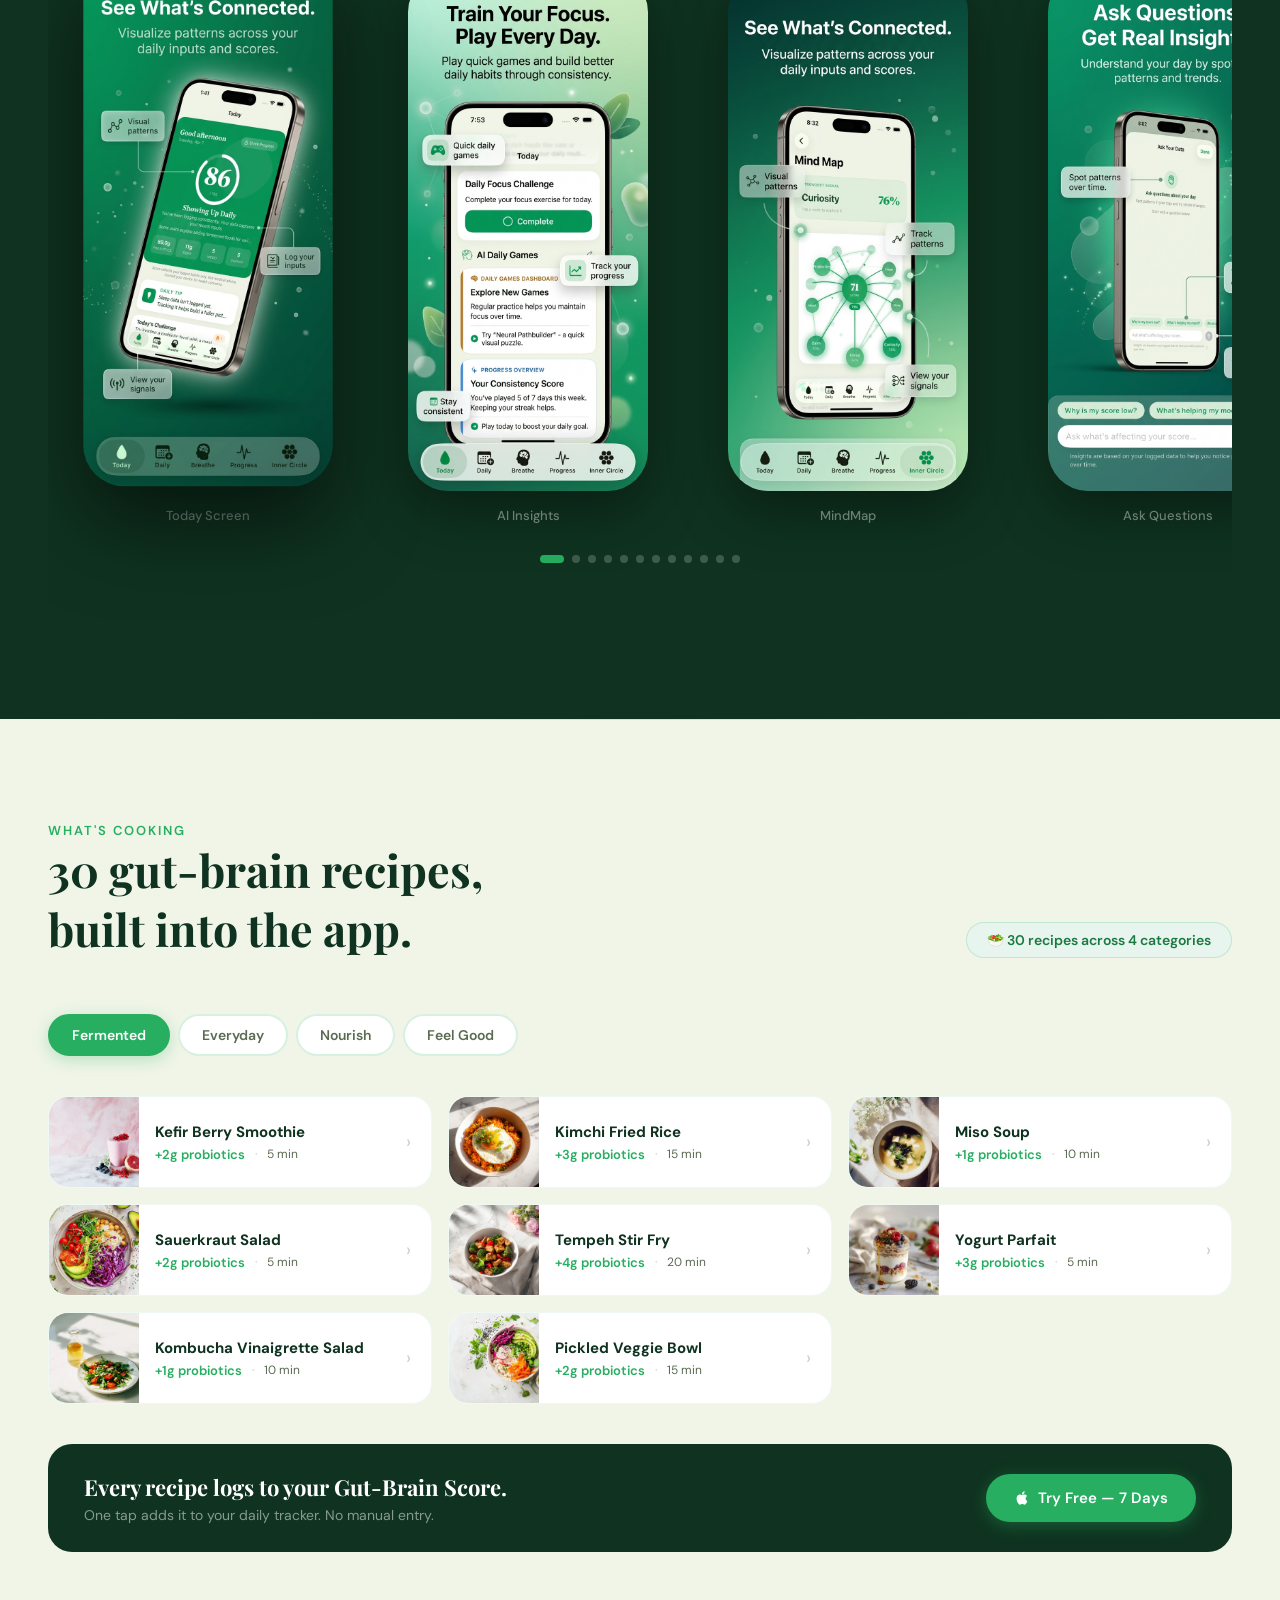
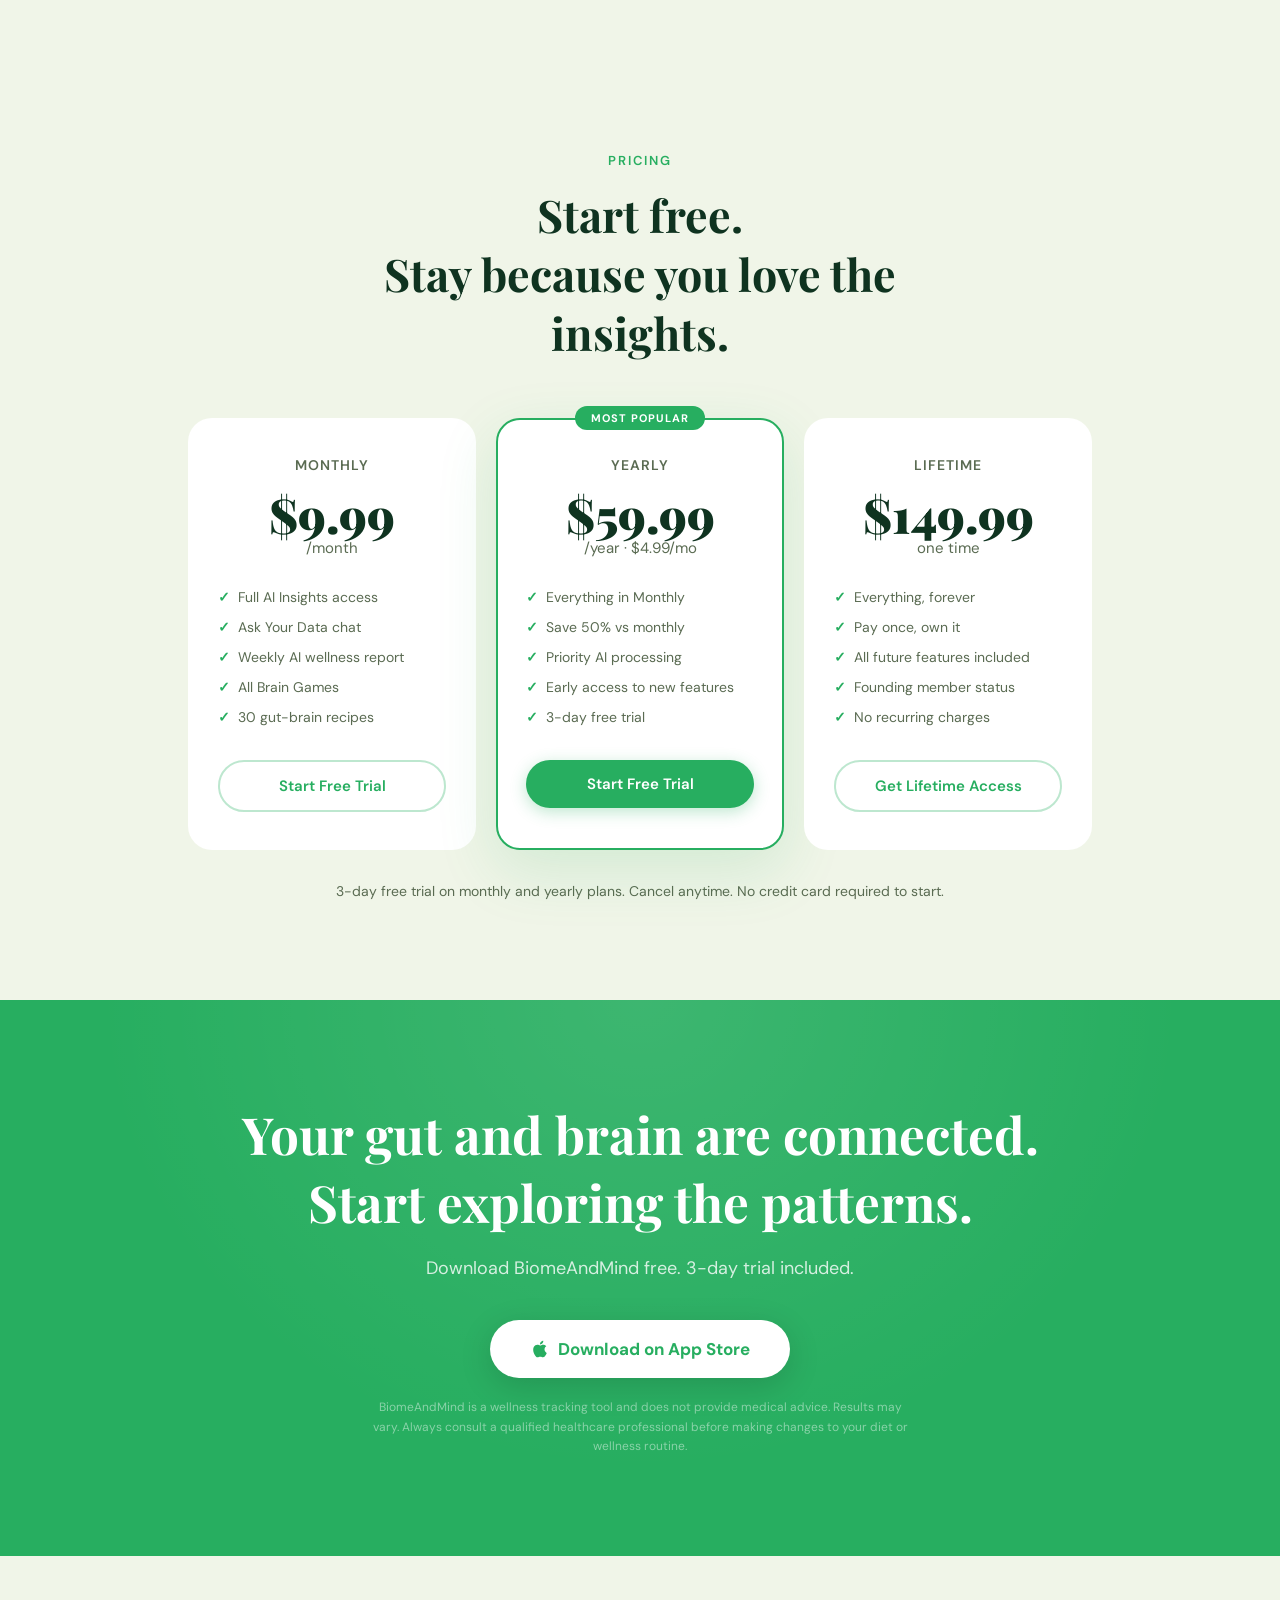
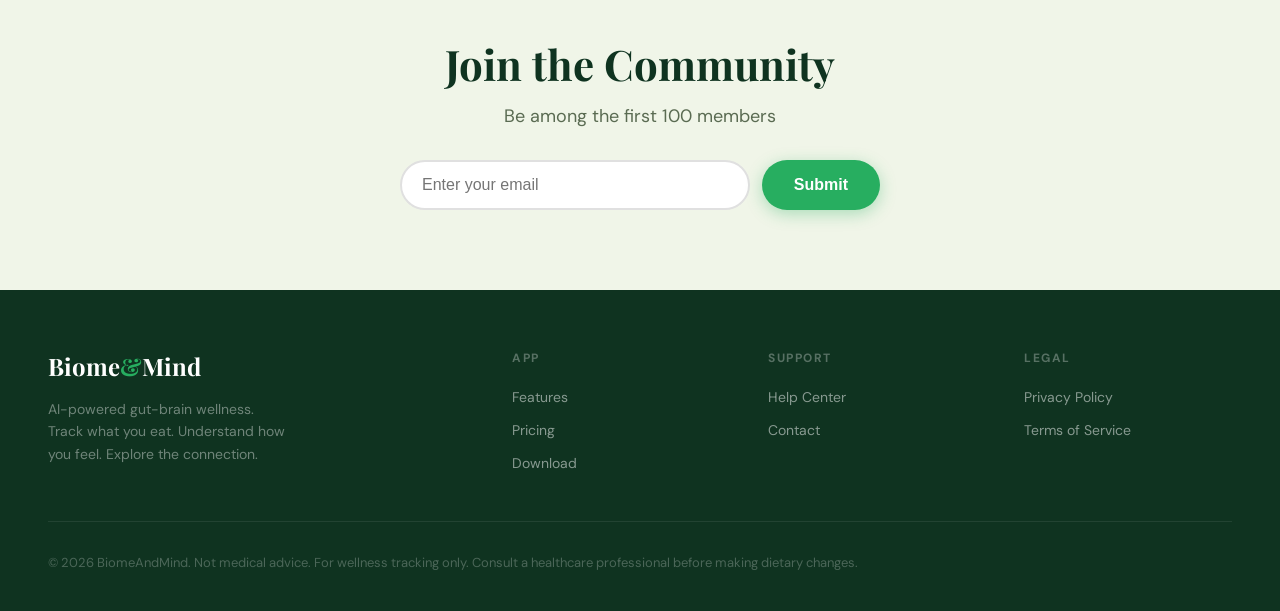
==== commit 94349a29: "Add email signup section with Supabase integration Co-Authored-By: Claude Opus 4.6 <noreply@anthropi" ====
--- a/index.html
+++ b/index.html
@@ -859,6 +859,81 @@
 .btn-white:hover {
   transform: translateY(-3px);
   box-shadow: 0 16px 48px rgba(0,0,0,0.2);
+}
+
+/* EMAIL SIGNUP */
+.section-email-signup {
+  padding: 80px 48px;
+  text-align: center;
+  background: var(--bg);
+}
+
+.email-signup-title {
+  font-family: 'Playfair Display', serif;
+  font-size: 42px;
+  font-weight: 700;
+  color: var(--text);
+  margin-bottom: 12px;
+}
+
+.email-signup-sub {
+  font-size: 18px;
+  color: var(--text-muted);
+  margin-bottom: 32px;
+}
+
+.email-signup-form {
+  display: flex;
+  justify-content: center;
+  gap: 12px;
+  max-width: 480px;
+  margin: 0 auto;
+}
+
+.email-input {
+  flex: 1;
+  padding: 14px 20px;
+  border: 2px solid #e0e0e0;
+  border-radius: 100px;
+  font-size: 16px;
+  outline: none;
+  transition: border-color 0.2s;
+}
+
+.email-input:focus {
+  border-color: var(--green);
+}
+
+.email-submit-btn {
+  padding: 14px 32px;
+  background: var(--green);
+  color: white;
+  border: none;
+  border-radius: 100px;
+  font-size: 16px;
+  font-weight: 600;
+  cursor: pointer;
+  transition: all 0.2s;
+  box-shadow: 0 4px 16px rgba(39,174,96,0.35);
+}
+
+.email-submit-btn:hover {
+  background: var(--green-dark);
+  transform: translateY(-2px);
+}
+
+.email-submit-btn:disabled {
+  opacity: 0.6;
+  cursor: not-allowed;
+  transform: none;
+}
+
+.email-success {
+  display: none;
+  font-size: 20px;
+  font-weight: 600;
+  color: var(--green);
+  margin-top: 24px;
 }
 
 /* FOOTER */
@@ -1073,6 +1148,10 @@
   .pricing-card.featured { transform: none; }
 
   .section-cta { padding: 72px 24px; }
+
+  .section-email-signup { padding: 60px 24px; }
+  .email-signup-title { font-size: 32px; }
+  .email-signup-form { flex-direction: column; }
 
   footer { padding: 48px 24px 32px; }
   .footer-grid { grid-template-columns: 1fr 1fr; gap: 32px; }
@@ -1404,6 +1483,17 @@
   <p class="cta-disclaimer" style="max-width:540px;margin:20px auto 0;font-size:12px;color:rgba(255,255,255,0.45);text-align:center;line-height:1.6;">BiomeAndMind is a wellness tracking tool and does not provide medical advice. Results may vary. Always consult a qualified healthcare professional before making changes to your diet or wellness routine.</p>
 </section>
 
+<!-- EMAIL SIGNUP -->
+<section class="section-email-signup" id="community">
+  <h2 class="email-signup-title reveal">Join the Community</h2>
+  <p class="email-signup-sub reveal">Be among the first 100 members</p>
+  <form class="email-signup-form reveal" id="emailSignupForm" onsubmit="return handleEmailSignup(event)">
+    <input type="email" id="signupEmail" class="email-input" placeholder="Enter your email" required />
+    <button type="submit" class="email-submit-btn" id="signupBtn">Submit</button>
+  </form>
+  <p class="email-success" id="emailSuccess">You're in! 💚<br/>We'll be in touch soon.</p>
+</section>
+
 <!-- FOOTER -->
 <footer>
   <div class="footer-grid">
@@ -1441,6 +1531,52 @@
 
 <script data-cfasync="false" src="/cdn-cgi/scripts/5c5dd728/cloudflare-static/email-decode.min.js"></script>
 <script src="recipes.js"></script>
+<script>
+// Email Signup — Supabase
+var SUPABASE_URL = 'https://ntcmrgusdcfsmhpncoq.supabase.co';
+var SUPABASE_KEY = 'ZPiRjXTWvU69IKB0';
+
+async function handleEmailSignup(e) {
+  e.preventDefault();
+  var email = document.getElementById('signupEmail').value.trim();
+  var btn = document.getElementById('signupBtn');
+  if (!email) return false;
+
+  btn.disabled = true;
+  btn.textContent = 'Sending...';
+
+  try {
+    var res = await fetch(SUPABASE_URL + '/rest/v1/email_signups', {
+      method: 'POST',
+      headers: {
+        'Content-Type': 'application/json',
+        'apikey': SUPABASE_KEY,
+        'Authorization': 'Bearer ' + SUPABASE_KEY,
+        'Prefer': 'return=minimal'
+      },
+      body: JSON.stringify({ email: email })
+    });
+
+    if (res.ok || res.status === 201) {
+      document.getElementById('emailSignupForm').style.display = 'none';
+      document.getElementById('emailSuccess').style.display = 'block';
+    } else {
+      var data = await res.json().catch(function() { return {}; });
+      if (data.code === '23505') {
+        document.getElementById('emailSignupForm').style.display = 'none';
+        document.getElementById('emailSuccess').style.display = 'block';
+      } else {
+        btn.textContent = 'Try again';
+        btn.disabled = false;
+      }
+    }
+  } catch (err) {
+    btn.textContent = 'Try again';
+    btn.disabled = false;
+  }
+  return false;
+}
+</script>
 <script>
 function switchRecipeTab(tabId, btn) {
   document.querySelectorAll('.recipe-tab').forEach(t => t.classList.remove('active'));
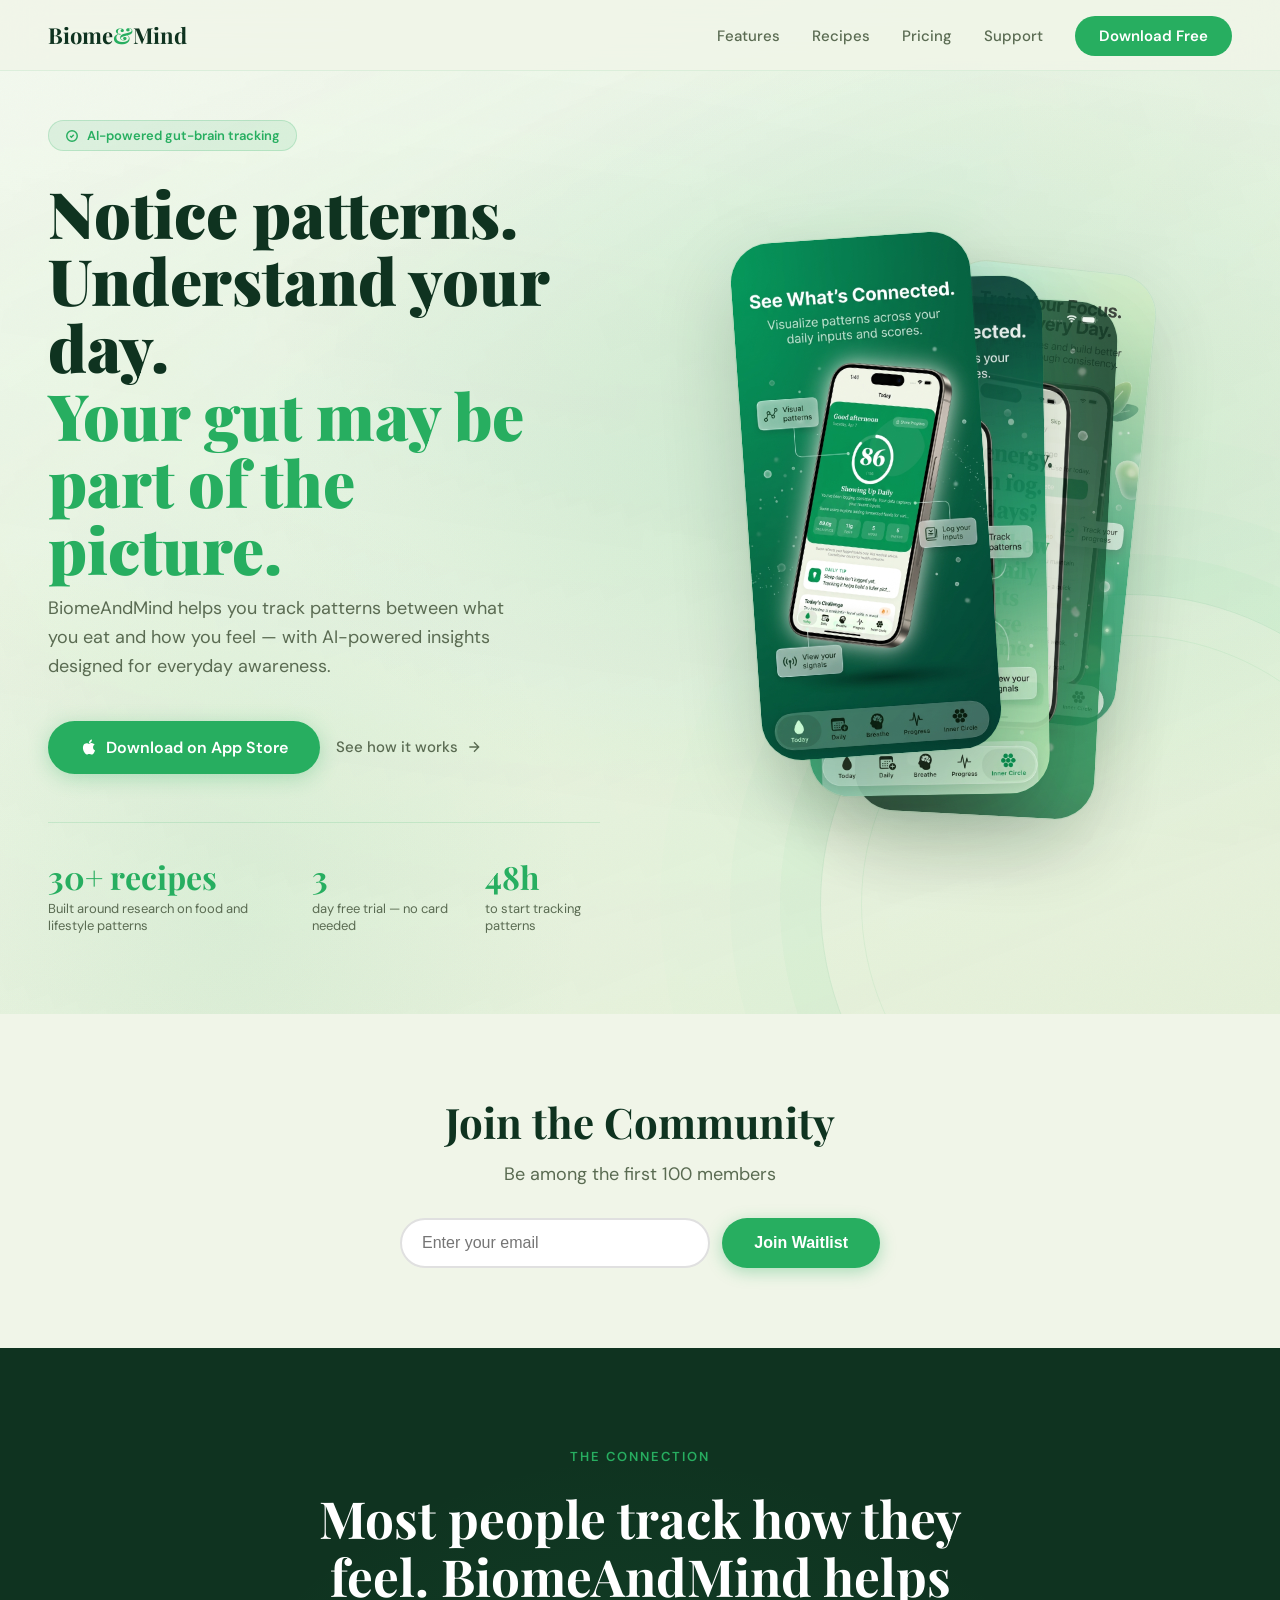
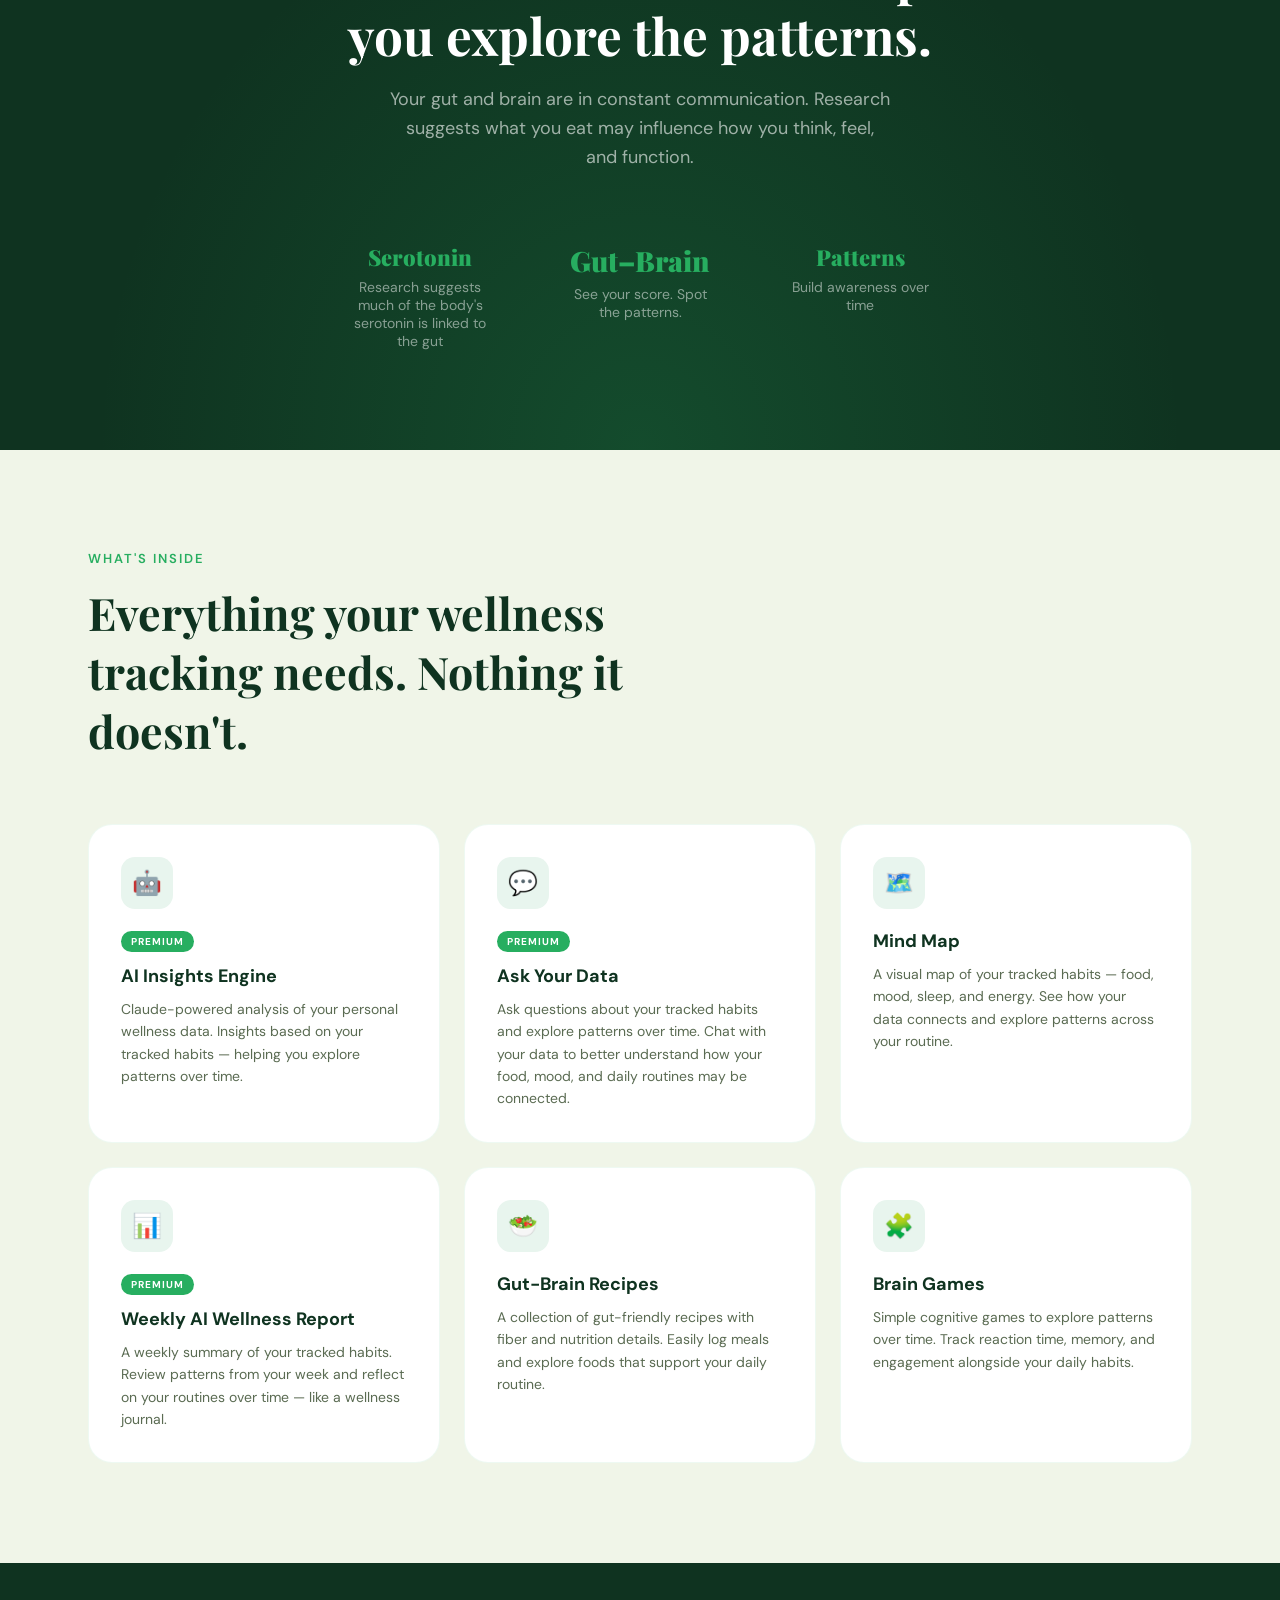
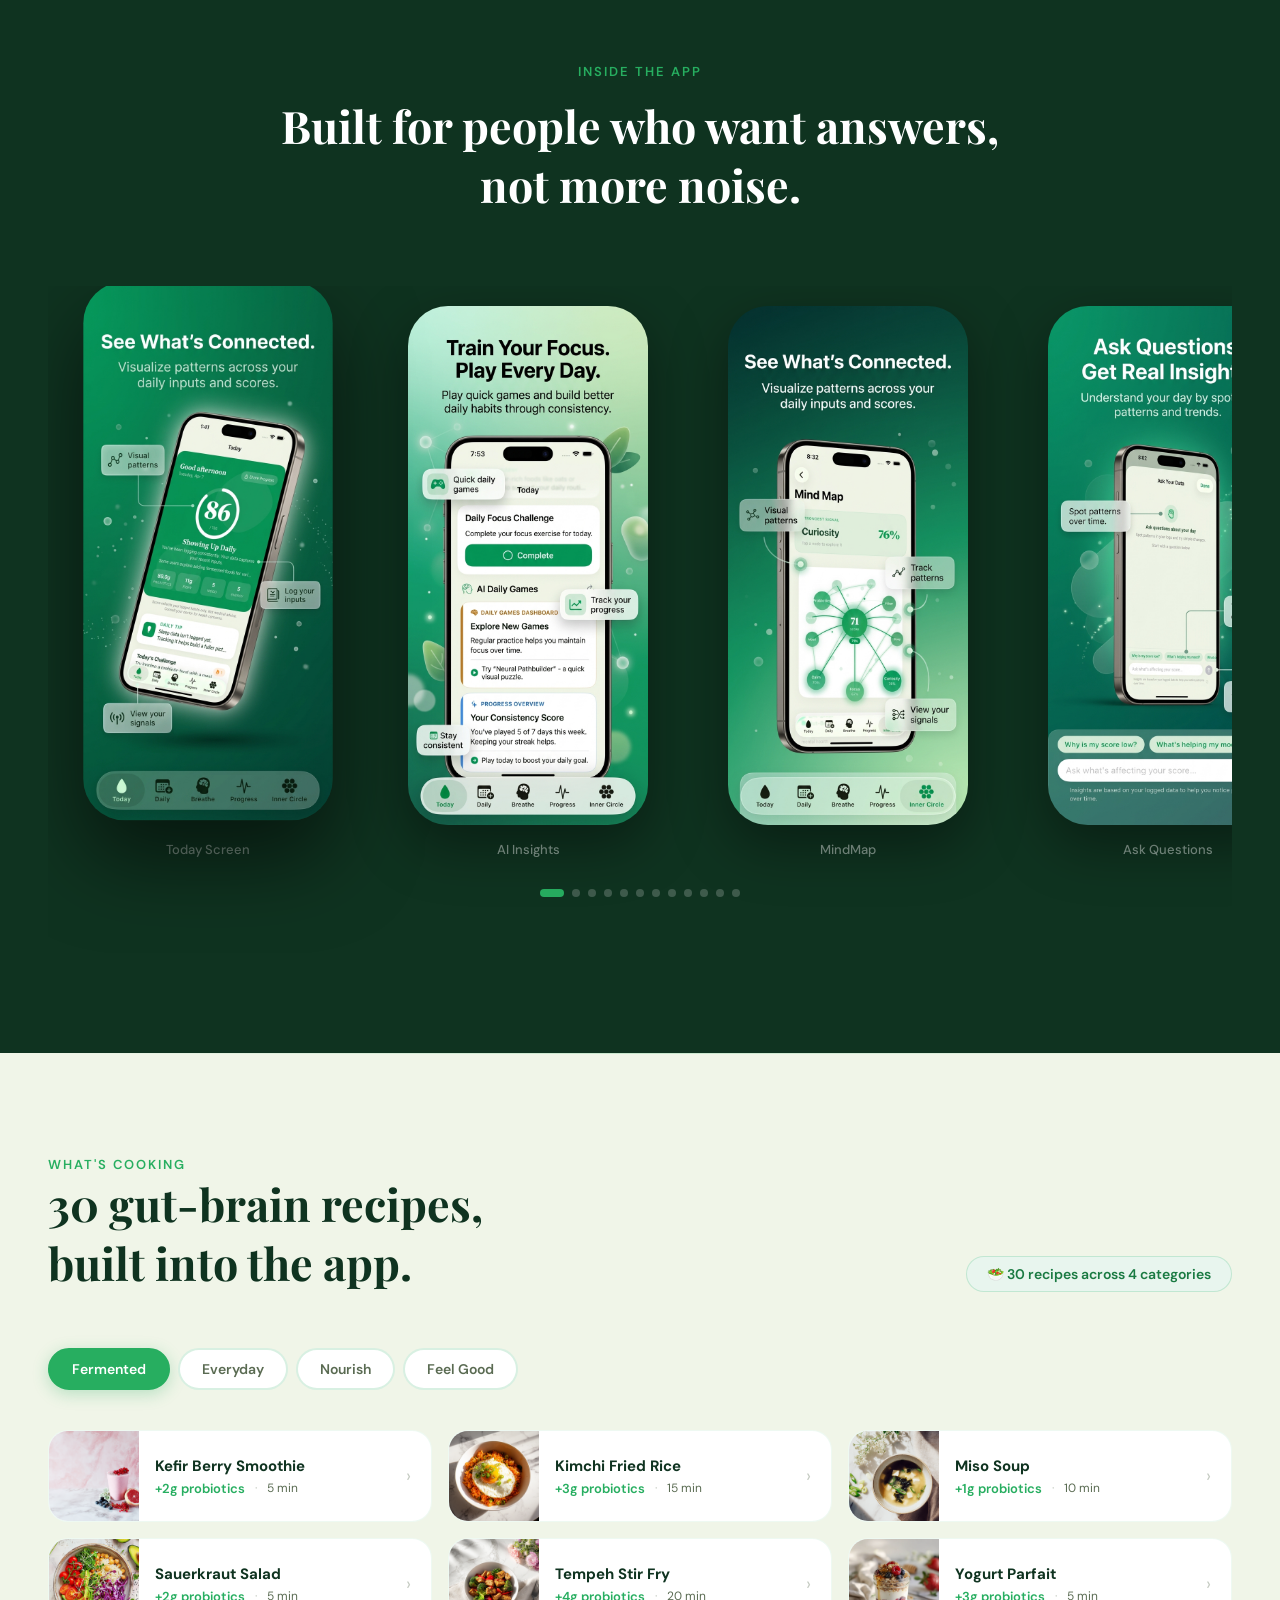
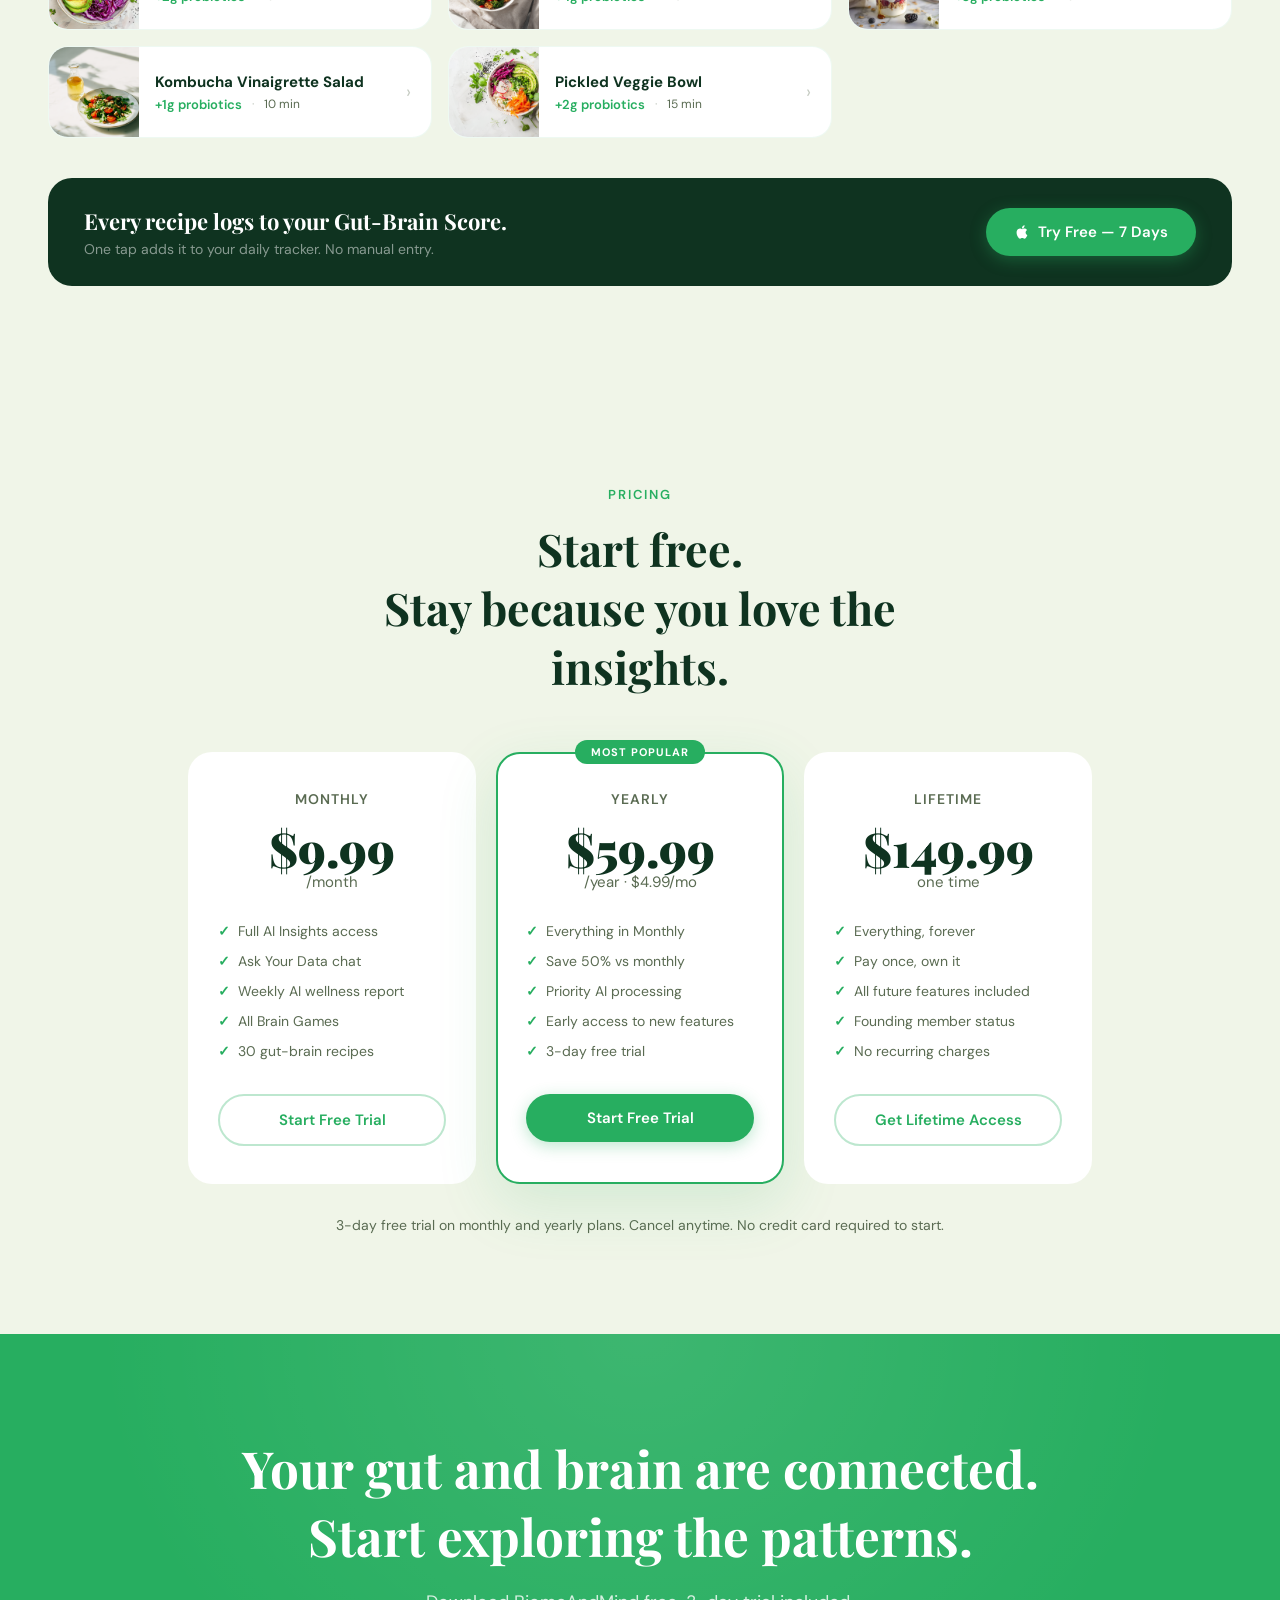
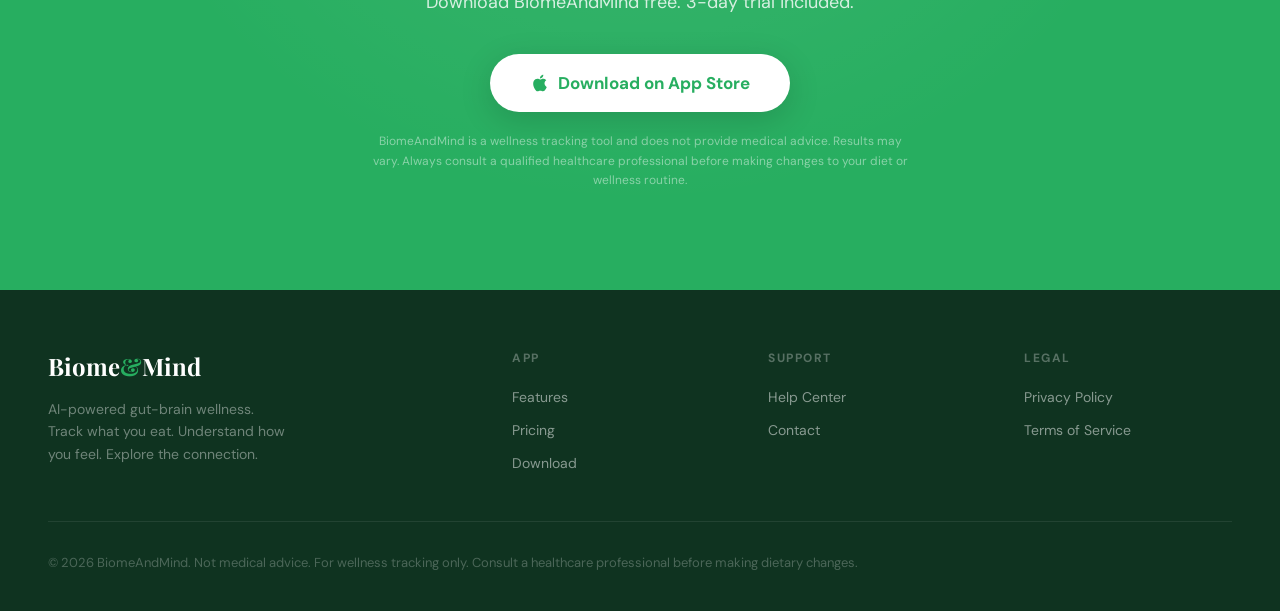
==== commit 0689b7e2: "Move email signup below hero, fix Supabase key and waitlist table Co-Authored-By: Claude Opus 4.6 <n" ====
--- a/index.html
+++ b/index.html
@@ -1239,6 +1239,17 @@
     </div>
   </div>
 </section>
+<!-- EMAIL SIGNUP -->
+<section class="section-email-signup" id="community">
+  <h2 class="email-signup-title reveal">Join the Community</h2>
+  <p class="email-signup-sub reveal">Be among the first 100 members</p>
+  <form class="email-signup-form reveal" id="emailSignupForm" onsubmit="return handleEmailSignup(event)">
+    <input type="email" id="signupEmail" class="email-input" placeholder="Enter your email" required />
+    <button type="submit" class="email-submit-btn" id="signupBtn">Join Waitlist</button>
+  </form>
+  <p class="email-success" id="emailSuccess">You're in! 💚<br/>We'll be in touch soon.</p>
+</section>
+
 <!-- PROBLEM -->
 <section class="section-problem">
   <p class="problem-eyebrow">The Connection</p>
@@ -1483,17 +1494,6 @@
   <p class="cta-disclaimer" style="max-width:540px;margin:20px auto 0;font-size:12px;color:rgba(255,255,255,0.45);text-align:center;line-height:1.6;">BiomeAndMind is a wellness tracking tool and does not provide medical advice. Results may vary. Always consult a qualified healthcare professional before making changes to your diet or wellness routine.</p>
 </section>
 
-<!-- EMAIL SIGNUP -->
-<section class="section-email-signup" id="community">
-  <h2 class="email-signup-title reveal">Join the Community</h2>
-  <p class="email-signup-sub reveal">Be among the first 100 members</p>
-  <form class="email-signup-form reveal" id="emailSignupForm" onsubmit="return handleEmailSignup(event)">
-    <input type="email" id="signupEmail" class="email-input" placeholder="Enter your email" required />
-    <button type="submit" class="email-submit-btn" id="signupBtn">Submit</button>
-  </form>
-  <p class="email-success" id="emailSuccess">You're in! 💚<br/>We'll be in touch soon.</p>
-</section>
-
 <!-- FOOTER -->
 <footer>
   <div class="footer-grid">
@@ -1534,7 +1534,7 @@
 <script>
 // Email Signup — Supabase
 var SUPABASE_URL = 'https://ntcmrgusdcfsmhpncoq.supabase.co';
-var SUPABASE_KEY = 'ZPiRjXTWvU69IKB0';
+var SUPABASE_KEY = 'ZPiRjXTvU69IKB0';
 
 async function handleEmailSignup(e) {
   e.preventDefault();
@@ -1546,7 +1546,7 @@
   btn.textContent = 'Sending...';
 
   try {
-    var res = await fetch(SUPABASE_URL + '/rest/v1/email_signups', {
+    var res = await fetch(SUPABASE_URL + '/rest/v1/waitlist', {
       method: 'POST',
       headers: {
         'Content-Type': 'application/json',
